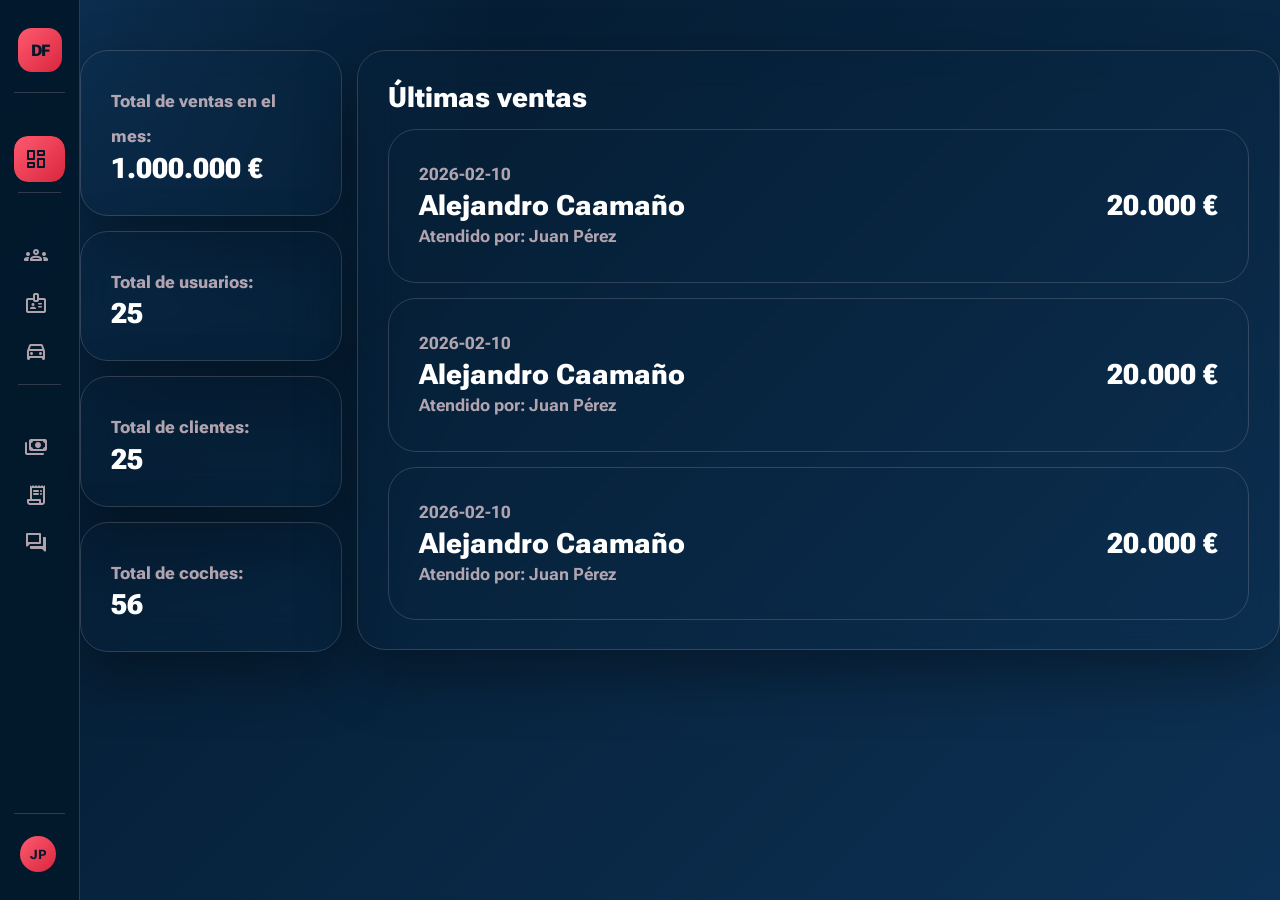
==== Lenguaje de Marcas/dashboard.html @ 1f79d19b "Add customer interactions CRUD with calendar view" ====
<!DOCTYPE html>
<html lang="en">

<head>
    <meta charset="UTF-8">
    <meta name="viewport" content="width=device-width, initial-scale=1.0">
    <title>DriveFlow CRM | Dashboard</title>
    <link rel="stylesheet" href="css/styles.css">
    <link rel="stylesheet" href="css/medias.css">
    <link
        href="https://fonts.googleapis.com/css2?family=Material+Symbols+Rounded:opsz,wght,FILL,GRAD@20..48,100..700,0..1,-50..200"
        rel="stylesheet">

</head>

<body class="dashboard">

    <aside class="sidebar" id="sidebar">

        <div class="sidebar__brand">
            <div class="logo">DF</div>
            <div class="sidebar__brand-text">
                <span class="sidebar__brand-name">DriveFlow</span>
                <span class="sidebar__brand-sub">CRM</span>
            </div>
        </div>

        <nav class="sidebar__nav">

            <span class="sidebar__label">Principal</span>

            <a class="sidebar__link sidebar__link--active" href="./index.html" data-tooltip="Dashboard">
                <span class="material-symbols-rounded sidebar__icon">dashboard</span>
                <span class="sidebar__text">Dashboard</span>
            </a>

            <div class="sidebar__divider"></div>
            <span class="sidebar__label">Gestión</span>

            <a class="sidebar__link" href="./paginas/clientes.html" data-tooltip="Clientes">
                <span class="material-symbols-rounded sidebar__icon">groups</span>
                <span class="sidebar__text">Clientes</span>
                <span class="sidebar__badge">25</span>
            </a>

            <a class="sidebar__link" href="./paginas/usuarios.html" data-tooltip="Usuarios">
                <span class="material-symbols-rounded sidebar__icon">badge</span>
                <span class="sidebar__text">Usuarios</span>
                <span class="sidebar__badge">8</span>
            </a>

            <a class="sidebar__link" href="./coches.html" data-tooltip="Coches">
                <span class="material-symbols-rounded sidebar__icon">directions_car</span>
                <span class="sidebar__text">Coches</span>
                <span class="sidebar__badge">56</span>
            </a>

            <div class="sidebar__divider"></div>
            <span class="sidebar__label">Comercial</span>

            <a class="sidebar__link" href="./ventas.html" data-tooltip="Ventas">
                <span class="material-symbols-rounded sidebar__icon">payments</span>
                <span class="sidebar__text">Ventas</span>
            </a>

            <a class="sidebar__link" href="./detalle-ventas.html" data-tooltip="Detalle ventas">
                <span class="material-symbols-rounded sidebar__icon">receipt_long</span>
                <span class="sidebar__text">Detalle ventas</span>
            </a>

            <a class="sidebar__link" href="/paginas/interacciones-cliente.html" data-tooltip="Interacciones">
                <span class="material-symbols-rounded sidebar__icon">forum</span>
                <span class="sidebar__text">Interacciones</span>
            </a>

        </nav>

        <div class="sidebar__footer">
            <div class="sidebar__profile">
                <div class="sidebar__avatar">JP</div>
                <div class="sidebar__profile-info">
                    <div class="sidebar__profile-name">Juan Pérez</div>
                    <div class="sidebar__profile-role">Administrador</div>
                </div>
            </div>
        </div>

    </aside>


    <section class="dash-total">

        <aside class="dash-total__left">

            <div class="dash-total__div">
                <h2 class="heading"><span class="text">Total de ventas en el mes: </span><br>1.000.000 €</h2>
            </div>

            <div class="dash-total__div">
                <h2 class="heading"><span class="text">Total de usuarios: </span><br>25</h2>
            </div>

            <div class="dash-total__div">
                <h2 class="heading"><span class="text">Total de clientes: </span><br>25</h2>
            </div>

            <div class="dash-total__div">
                <h2 class="heading"><span class="text">Total de coches: </span><br>56</h2>
            </div>

        </aside>

        <aside class="dash-total__right">

            <div class="dash-total__div">

                <h1 class="heading">Últimas ventas</h1>

                <div class="dash-total__innerDiv">
                    <div class="dash-total__textContainer">
                        <h2 class="text">2026-02-10</h2>
                        <h2 class="heading">Alejandro Caamaño</h2>
                        <h2 class="text">Atendido por: Juan Pérez</h2>
                    </div>
                    <h1 class="heading">20.000 €</h1>
                </div>

                <div class="dash-total__innerDiv">
                    <div class="dash-total__textContainer">
                        <h2 class="text">2026-02-10</h2>
                        <h2 class="heading">Alejandro Caamaño</h2>
                        <h2 class="text">Atendido por: Juan Pérez</h2>
                    </div>
                    <h1 class="heading">20.000 €</h1>
                </div>

                <div class="dash-total__innerDiv">
                    <div class="dash-total__textContainer">
                        <h2 class="text">2026-02-10</h2>
                        <h2 class="heading">Alejandro Caamaño</h2>
                        <h2 class="text">Atendido por: Juan Pérez</h2>
                    </div>
                    <h1 class="heading">20.000 €</h1>
                </div>

            </div>

        </aside>

    </section>

    <script src="./js/barra.js"></script>

</body>

</html>
---- Lenguaje de Marcas/css/styles.css ----
@import url('https://fonts.googleapis.com/css2?family=Roboto+Flex:opsz,wght,XOPQ,XTRA,YOPQ,YTDE,YTFI,YTLC,YTUC@8..144,100..1000,96,468,79,-203,738,514,712&display=swap');

/* #region GLOBAL VARIABLES */

:root {
    --color-primary: #03182b;
    --color-secondary: #07233d;
    --color-tertiary: #0d3154;

    --color-danger: #d8263e;
    --color-accent: #ff5a6f;

    --color-light: #f4d7dc;

    --color-white: #ffffff;
    --color-text: #f7f4f5;

    --color-muted: rgba(244, 215, 220, 0.72);

    --color-card: rgba(3, 24, 43, 0.88);

    --color-border: rgba(244, 215, 220, 0.18);

    --font-main: "Roboto Flex", Arial, sans-serif;

    --radius-md: 16px;
    --radius-lg: 28px;

    --shadow-card: 0 24px 60px rgba(0, 0, 0, 0.35);

    --transition-base: 0.25s ease;

    --gradient-primary:
        linear-gradient(135deg, var(--color-accent), var(--color-danger));

    --sidebar-collapsed: 80px;
    --sidebar-expanded: 260px;
    --transition: 0.28s cubic-bezier(0.4, 0, 0.2, 1);
}

/* #endregion */

/* #region RESET */

* {
    box-sizing: border-box;
}

body {
    font-family: var(--font-main);
    color: var(--color-white);
    min-height: 100vh;
    margin: 0;
    padding: 0;
}

/* #endregion */

/* #region ELEMENTOS COMUNES */

.logo {
    width: 44px;
    height: 44px;
    min-width: 44px;
    border-radius: 14px;
    background: var(--gradient-primary);
    display: grid;
    place-items: center;
    font-weight: 900;
    font-size: 1rem;
    color: var(--color-primary);
    letter-spacing: -0.04em;
}

.title {
    margin: 0;
    font-size: 5.8rem;
    line-height: 0.95;
    letter-spacing: -0.06em;
    font-weight: 800;
}

.text {
    max-width: 560px;
    color: var(--color-muted);
    font-size: 1.08rem;
    line-height: 1.7;
    margin: 0;
}

.subtitle {
    margin: 0;
    color: var(--color-white);
    font-size: 3rem;
    font-weight: 800;
}

.heading {
    margin: 0;
    color: var(--color-white);
    font-size: 1.75rem;
    font-weight: 800;
}

.button {
    width: 100%;
    padding: 15px 18px;
    border: none;
    border-radius: var(--radius-md);
    background: linear-gradient(135deg, var(--color-accent), var(--color-danger));
    color: var(--color-primary);
    font-family: var(--font-main);
    font-size: 1rem;
    font-weight: 800;
    cursor: pointer;
    transition: transform var(--transition-base), box-shadow var(--transition-base), background var(--transition-base);
}

/* #region  SIDEBAR */

.sidebar {
    position: sticky;
    top: 0;
    left: 0;
    width: var(--sidebar-collapsed);
    height: 100dvh;
    flex-shrink: 0;
    display: flex;
    flex-direction: column;
    padding: 20px 14px;
    gap: 6px;
    background: rgba(3, 24, 43, 0.92);
    backdrop-filter: blur(20px);
    border-right: 1px solid var(--color-border);
    overflow: hidden;
    transition: width var(--transition);
    z-index: 100;
}

.sidebar:hover,
.sidebar.expanded {
    width: var(--sidebar-expanded);
}

.sidebar__brand {
    display: flex;
    align-items: center;
    gap: 14px;
    padding: 8px 4px 20px;
    border-bottom: 1px solid var(--color-border);
    margin-bottom: 8px;
    overflow: hidden;
    flex-shrink: 0;
}

.sidebar__brand-text {
    display: flex;
    flex-direction: column;
    white-space: nowrap;
    opacity: 0;
    transform: translateX(-6px);
    transition: opacity var(--transition), transform var(--transition);
}

.sidebar__brand-name {
    font-size: 1rem;
    font-weight: 800;
    color: var(--color-white);
    letter-spacing: -0.03em;
}

.sidebar__brand-sub {
    font-size: 0.72rem;
    font-weight: 500;
    color: var(--color-muted);
    text-transform: uppercase;
    letter-spacing: 0.1em;
}

.sidebar:hover .sidebar__brand-text,
.sidebar.expanded .sidebar__brand-text {
    opacity: 1;
    transform: translateX(0);
}

.sidebar__label {
    font-size: 0.65rem;
    font-weight: 700;
    text-transform: uppercase;
    letter-spacing: 0.12em;
    color: rgba(244, 215, 220, 0.35);
    padding: 10px 8px 4px;
    white-space: nowrap;
    opacity: 0;
    transition: opacity var(--transition);
}

.sidebar:hover .sidebar__label,
.sidebar.expanded .sidebar__label {
    opacity: 1;
}

.sidebar__nav {
    display: flex;
    flex-direction: column;
    gap: 2px;
    flex: 1;
    overflow: hidden;
}

.sidebar__link {
    position: relative;
    display: flex;
    align-items: center;
    gap: 14px;
    padding: 11px 10px;
    border-radius: 14px;
    color: var(--color-muted);
    text-decoration: none;
    overflow: hidden;
    transition:
        background-color 0.2s ease,
        color 0.2s ease,
        transform 0.18s ease;
    cursor: pointer;
    border: none;
    background: transparent;
    width: 100%;
}

.sidebar__link::before {
    content: '';
    position: absolute;
    inset: 0;
    border-radius: 14px;
    background: var(--gradient-primary);
    opacity: 0;
    transition: opacity 0.22s ease;
}

.sidebar__link:hover::before {
    opacity: 0.15;
}

.sidebar__link:hover {
    color: var(--color-light);
    transform: translateX(3px);
}

.sidebar__link--active::before {
    opacity: 1 !important;
}

.sidebar__link--active {
    color: var(--color-primary) !important;
    transform: none;
}

.sidebar__link--active .sidebar__icon,
.sidebar__link--active .sidebar__text {
    position: relative;
    z-index: 1;
}

.sidebar__link--active .sidebar__badge {
    background: rgba(3, 24, 43, 0.25);
    color: var(--color-primary);
}


.sidebar__link .ripple {
    position: absolute;
    border-radius: 50%;
    background: rgba(255, 255, 255, 0.25);
    transform: scale(0);
    animation: ripple 0.5s ease-out;
    pointer-events: none;
}

@keyframes ripple {
    to {
        transform: scale(4);
        opacity: 0;
    }
}

.sidebar__icon {
    font-size: 1.35rem;
    min-width: 24px;
    display: grid;
    place-items: center;
    position: relative;
    z-index: 1;
    transition: transform 0.2s ease;
}

.sidebar__link:hover .sidebar__icon {
    transform: scale(1.1);
}

.sidebar__link--active .sidebar__icon {
    transform: none;
}

.sidebar__text {
    font-size: 0.9rem;
    font-weight: 650;
    white-space: nowrap;
    opacity: 0;
    transform: translateX(-8px);
    transition:
        opacity var(--transition),
        transform var(--transition);
    position: relative;
    z-index: 1;
    flex: 1;
}

.sidebar:hover .sidebar__text,
.sidebar.expanded .sidebar__text {
    opacity: 1;
    transform: translateX(0);
}

.sidebar__badge {
    font-size: 0.68rem;
    font-weight: 800;
    background: var(--gradient-primary);
    color: var(--color-primary);
    min-width: 20px;
    height: 20px;
    border-radius: 999px;
    display: flex;
    align-items: center;
    justify-content: center;
    padding: 0 5px;
    position: relative;
    z-index: 1;
    opacity: 0;
    transform: scale(0.7);
    transition:
        opacity var(--transition),
        transform var(--transition);
}

.sidebar:hover .sidebar__badge,
.sidebar.expanded .sidebar__badge {
    opacity: 1;
    transform: scale(1);
}

.sidebar__divider {
    height: 1px;
    background: var(--color-border);
    margin: 8px 4px;
    flex-shrink: 0;
}

.sidebar__footer {
    border-top: 1px solid var(--color-border);
    padding-top: 14px;
    flex-shrink: 0;
    overflow: hidden;
}

.sidebar__profile {
    display: flex;
    align-items: center;
    gap: 12px;
    padding: 8px 6px;
    border-radius: 14px;
    cursor: pointer;
    transition: background 0.2s;
}

.sidebar__profile:hover {
    background: rgba(244, 215, 220, 0.06);
}

.sidebar__avatar {
    width: 36px;
    height: 36px;
    min-width: 36px;
    border-radius: 50%;
    background: var(--gradient-primary);
    display: grid;
    place-items: center;
    font-size: 0.8rem;
    font-weight: 800;
    color: var(--color-primary);
}

.sidebar__profile-info {
    white-space: nowrap;
    opacity: 0;
    transform: translateX(-6px);
    transition: opacity var(--transition), transform var(--transition);
}

.sidebar:hover .sidebar__profile-info,
.sidebar.expanded .sidebar__profile-info {
    opacity: 1;
    transform: translateX(0);
}

.sidebar__profile-name {
    font-size: 0.85rem;
    font-weight: 700;
    color: var(--color-white);
}

.sidebar__profile-role {
    font-size: 0.72rem;
    color: var(--color-muted);
}



/* #endregion */

/* #endregion */

/* #region LOGIN */

.log-body {
    height: 100vh;
    overflow: hidden;
    font-family: var(--font-main);
    background:
        radial-gradient(circle at top left, rgba(255, 90, 111, 0.25), transparent 32%),
        linear-gradient(135deg, var(--color-primary), var(--color-secondary) 45%, var(--color-tertiary));
    color: var(--color-text);
}

.log-login {
    height: 100vh;
    display: grid;
    grid-template-columns: 1.1fr 0.9fr;
}

.log-login__hero {
    position: relative;
    display: flex;
    align-items: center;
    padding: 48px;
    overflow: hidden;
}

.log-login__hero::before {
    content: "";
    position: absolute;
    inset: 0;
    background:
        linear-gradient(90deg, rgba(3, 24, 43, 0.9), rgba(13, 49, 84, 0.5)),
        url("https://images.unsplash.com/photo-1500530855697-b586d89ba3ee?auto=format&fit=crop&w=1400&q=80");
    background-size: cover;
    background-position: center;
    opacity: 0.52;
}

.log-login__hero::after {
    content: "";
    position: absolute;
    width: 420px;
    height: 420px;
    border-radius: 50%;
    background: rgba(255, 90, 111, 0.18);
    bottom: -160px;
    left: -80px;
    filter: blur(6px);
}

.log-login__hero-content {
    position: relative;
    z-index: 1;
    max-width: 680px;
}

.log-login__subtitle {
    display: inline-flex;
    padding: 8px 14px;
    margin-bottom: 36px;
    border: 1px solid var(--color-border);
    border-radius: 999px;
    color: var(--color-light);
    background-color: rgba(244, 215, 220, 0.08);
    font-size: 0.9rem;
    font-weight: 700;
    letter-spacing: 0.08em;
    text-transform: uppercase;
}

.log-login__title {
    margin: 0 0 24px;
    color: var(--color-white);
    font-size: clamp(2.4rem, 6vw, 5.8rem);
    line-height: 1.05;
    letter-spacing: -0.06em;
    font-weight: 800;
}

.log-login__text {
    max-width: 560px;
    margin: 0 0 5px;
    color: var(--color-muted);
    font-size: 1.08rem;
    line-height: 1.7;
}

.log-login__viewport-box {
    display: inline-flex;
    gap: 10px;
    align-items: center;
    margin-top: 4px;
    padding: 12px 16px;
    border: 1px solid var(--color-border);
    border-radius: var(--radius-md);
    background-color: rgba(3, 24, 43, 0.42);
    backdrop-filter: blur(12px);
}

.log-login__viewport-label {
    color: var(--color-muted);
    font-size: 0.9rem;
}

.log-login__viewport-value {
    color: var(--color-accent);
    font-weight: 700;
    font-size: 0.95rem;
}

.log-login__access {
    display: flex;
    align-items: center;
    justify-content: center;
    padding: 24px;
}

.log-login__form {
    width: min(100%, 440px);
    padding: 30px;
    border: 1px solid var(--color-border);
    border-radius: var(--radius-lg);
    background-color: color-mix(var(--color-primary), transparent 50%);
    box-shadow: var(--shadow-card);
    backdrop-filter: blur(18px);
}

.log-login__brand {
    display: flex;
    gap: 16px;
    align-items: center;
    margin-bottom: 28px;
}

.log-login__logo {
    width: 54px;
    height: 54px;
    display: grid;
    place-items: center;
    border-radius: 18px;
    background: var(--gradient-primary);
    color: var(--color-white);
    font-weight: 800;
    font-size: 1.1rem;
}

.log-login__form-title {
    margin: 0 0 4px;
    color: var(--color-white);
    font-size: 1.75rem;
    font-weight: 800;
}

.log-login__form-subtitle {
    margin: 0;
    color: var(--color-muted);
    font-size: 0.95rem;
    line-height: 1.4;
}

.log-login__group {
    margin-bottom: 18px;
}

.log-login__label {
    display: block;
    margin-bottom: 8px;
    color: var(--color-light);
    font-size: 0.92rem;
    font-weight: 650;
}

.log-login__input {
    width: 100%;
    padding: 14px 16px;
    border: 1px solid rgba(244, 215, 220, 0.28);
    border-radius: var(--radius-md);
    background-color: rgba(255, 255, 255, 0.08);
    color: var(--color-white);
    font-family: var(--font-main);
    font-size: 1rem;
    outline: none;
    transition: border-color var(--transition-base), background-color var(--transition-base), transform var(--transition-base);
}

.log-login__input::placeholder {
    color: rgba(244, 215, 220, 0.45);
}

.log-login__input:focus {
    border-color: var(--color-accent);
    background-color: rgba(255, 255, 255, 0.12);
    transform: translateY(-1px);
}

.log-login__error {
    min-height: 22px;
    margin: 0 0 14px;
    color: #ffd2d2;
    font-size: 0.92rem;
    font-weight: 650;
}

.log-login__button {
    width: 100%;
    padding: 15px 18px;
    border: none;
    border-radius: var(--radius-md);
    background: var(--gradient-primary);
    color: var(--color-white);
    font-family: var(--font-main);
    font-size: 1rem;
    font-weight: 800;
    cursor: pointer;
    transition: transform var(--transition-base), box-shadow var(--transition-base), background var(--transition-base);
}

.log-login__button:hover {
    transform: translateY(-2px);
    box-shadow: inset 0 0 0 2px rgba(244, 215, 220, 0.35);
    background: linear-gradient(135deg, var(--color-danger), var(--color-accent));
}

.log-login__button:active {
    transform: translateY(0);
    box-shadow: inset 0 0 0 2px rgba(244, 215, 220, 0.45);
}

.log-login__demo {
    margin-top: 22px;
    padding: 14px 16px;
    border-radius: var(--radius-md);
    background-color: rgba(244, 215, 220, 0.08);
    border: 1px solid rgba(244, 215, 220, 0.18);
}

.log-login__demo-title {
    margin: 0 0 8px;
    color: var(--color-light);
    font-weight: 800;
}

.log-login__demo-text {
    margin: 0;
    color: var(--color-muted);
    font-size: 0.92rem;
    line-height: 1.6;
}

/* #endregion */

/* #region  dashboard */

.dashboard {
    background: radial-gradient(circle at top left, var(--color-tertiary), transparent 32%),
        linear-gradient(135deg, var(--color-primary), var(--color-secondary) 45%, var(--color-tertiary));
    background-repeat: no-repeat;
    display: flex;
    flex-direction: row;
}

.dash-total {
    display: flex;
    align-items: center;
    justify-content: center;
    width: 100%;
    height: 600px;
    margin-top: 50px;
}

.dash-total__div {
    text-align: start !important;
    padding: 30px;
    border: 1px solid var(--color-border);
    border-radius: var(--radius-lg);
    background-color: color-mix(var(--color-primary), transparent 50%);
    box-shadow: var(--shadow-card);
    backdrop-filter: blur(18px);
    text-align: center;
    display: flex;
    flex-direction: column;
    align-items: start;
    justify-content: space-between;
    gap: 15px;
    width: 100%;
    height: 100%;
}

.dash-total__innerDiv {
    display: flex;
    align-items: center;
    gap: 12px;
    flex-direction: row;
    border: 1px solid var(--color-border);
    background-color: color-mix(rgba(0, 0, 0, 0.295), transparent 30%);
    border-radius: var(--radius-lg);
    padding: 30px;
    justify-content: space-between;
    width: 100%;
}

.subtitle--dash {
    font-size: 3rem;
}

.dash-total__left {
    display: flex;
    flex-direction: column;
    gap: 15px;
    margin-right: 15px;
    height: 100%;
}

.dash-total__right {
    display: flex;
    width: 80%;
    height: 100%;
}


/* #endregion */

/* #region CLIENTES */

.cli-body {
    min-height: 100vh;
    display: flex;
    flex-direction: column;
    font-family: var(--font-main);
    background:
        radial-gradient(circle at top left, rgba(255, 90, 111, 0.18), transparent 30%),
        linear-gradient(135deg, var(--color-primary), var(--color-secondary) 48%, var(--color-tertiary));
    color: var(--color-text);
}

.cli-layout {
    display: flex;
    flex: 1;
    min-width: 0;
}

.cli-page {
    flex: 1;
    min-width: 0;
}

.cli-clientes {
    display: grid;
    grid-template-columns: 1fr;
    gap: 24px;
    padding: 28px 36px;
    min-width: 0;
}

.app-footer {
    width: 100%;
    padding: 22px 36px;
    border-top: 1px solid var(--color-border);
    background-color: rgba(3, 24, 43, 0.82);
    backdrop-filter: blur(16px);
}

.cli-clientes__panel,
.cli-clientes__list-section {
    border: 1px solid var(--color-border);
    border-radius: var(--radius-lg);
    background-color: rgba(3, 24, 43, 0.76);
    box-shadow: var(--shadow-card);
    backdrop-filter: blur(16px);
}

.cli-clientes__panel-header {
    margin-bottom: 24px;
}

.cli-clientes__panel-title,
.cli-clientes__list-title {
    margin-bottom: 6px;
    color: var(--color-white);
    font-size: 1.35rem;
    font-weight: 850;
}

.cli-clientes__panel-text,
.cli-clientes__list-text {
    color: var(--color-muted);
    font-size: 0.95rem;
    line-height: 1.5;
}

.cli-clientes__group {
    margin-bottom: 18px;
}

.cli-clientes__label {
    display: block;
    margin-bottom: 8px;
    color: var(--color-light);
    font-size: 0.9rem;
    font-weight: 700;
}

.cli-clientes__input,
.cli-clientes__search {
    width: 100%;
    padding: 13px 15px;
    border: 1px solid rgba(244, 215, 220, 0.24);
    border-radius: var(--radius-md);
    background-color: rgba(255, 255, 255, 0.08);
    color: var(--color-white);
    font-family: var(--font-main);
    font-size: 0.96rem;
    outline: none;
}

.cli-clientes__input::placeholder,
.cli-clientes__search::placeholder {
    color: rgba(244, 215, 220, 0.44);
}

.cli-clientes__input:focus,
.cli-clientes__search:focus {
    border-color: var(--color-accent);
    background-color: rgba(255, 255, 255, 0.12);
}

.cli-clientes__message {
    min-height: 22px;
    margin-bottom: 16px;
    font-size: 0.9rem;
    font-weight: 700;
}

.cli-clientes__message--success {
    color: #b7ffcf;
}

.cli-clientes__message--error {
    color: #ffd2d2;
}

.cli-clientes__message--info {
    color: var(--color-light);
}

.cli-clientes__actions {
    display: flex;
    gap: 12px;
}

.cli-clientes__button {
    flex: 1;
    padding: 13px 16px;
    border-radius: var(--radius-md);
    font-family: var(--font-main);
    font-weight: 800;
    cursor: pointer;
    transition: transform var(--transition-base), background-color var(--transition-base);
}

.cli-clientes__button--primary {
    border: none;
    background: var(--gradient-primary);
    color: var(--color-white);
}

.cli-clientes__button--secondary {
    border: 1px solid var(--color-border);
    background-color: transparent;
    color: var(--color-light);
}

.cli-clientes__button:hover {
    transform: translateY(-2px);
}

.cli-clientes__list-section {
    min-width: 0;
    overflow: hidden;
}

.cli-clientes__toolbar {
    display: flex;
    align-items: center;
    justify-content: space-between;
    gap: 18px;
    padding: 24px;
    border-bottom: 1px solid var(--color-border);
}

.cli-clientes__search-box {
    width: min(100%, 320px);
}

.cli-clientes__table-wrapper {
    width: 100%;
    overflow-x: auto;
}

.cli-clientes__table {
    width: 100%;
    border-collapse: collapse;
    min-width: 820px;
}

.cli-clientes__thead {
    background-color: rgba(244, 215, 220, 0.08);
}

.cli-clientes__table th,
.cli-clientes__table td {
    padding: 16px;
    border-bottom: 1px solid rgba(244, 215, 220, 0.12);
    text-align: left;
    font-size: 0.94rem;
}

.cli-clientes__table th {
    color: var(--color-light);
    font-weight: 850;
}

.cli-clientes__table td {
    color: var(--color-text);
}

.cli-clientes__row:hover {
    background-color: rgba(244, 215, 220, 0.05);
}

.cli-clientes__table-actions {
    display: flex;
    gap: 8px;
}

.cli-clientes__icon-button {
    padding: 8px 10px;
    border-radius: 999px;
    border: 1px solid var(--color-border);
    font-family: var(--font-main);
    font-size: 0.82rem;
    font-weight: 800;
    cursor: pointer;
}

.cli-clientes__icon-button--edit {
    background-color: rgba(255, 90, 111, 0.16);
    color: var(--color-light);
}

.cli-clientes__icon-button--delete {
    background-color: rgba(216, 38, 62, 0.18);
    color: #ffd2d2;
}

.cli-clientes__empty {
    text-align: center;
    color: var(--color-muted);
}

.cli-clientes__toolbar-actions {
    display: flex;
    align-items: center;
    gap: 14px;
}

.cli-clientes__toolbar-actions .cli-clientes__button {
    flex: none;
    width: auto;
    white-space: nowrap;
}

.cli-clientes__panel {
    max-width: 760px;
    width: 100%;
    padding: 26px;
    margin: 0 auto;
    overflow: hidden;
    transition:
        opacity var(--transition-base),
        transform var(--transition-base),
        max-height var(--transition-base),
        padding var(--transition-base),
        border-width var(--transition-base);
}

.cli-clientes__panel--hidden {
    max-height: 0;
    opacity: 0;
    transform: translateY(-12px);
    padding-top: 0;
    padding-bottom: 0;
    border-width: 0;
    pointer-events: none;
}

.cli-clientes__panel:not(.cli-clientes__panel--hidden) {
    max-height: 700px;
    opacity: 1;
    transform: translateY(0);
}

/* #endregion */

/* #region USUARIOS */

.usu-body {
    min-height: 100vh;
    display: flex;
    flex-direction: column;
    font-family: var(--font-main);
    background:
        radial-gradient(circle at top left, rgba(255, 90, 111, 0.18), transparent 30%),
        linear-gradient(135deg, var(--color-primary), var(--color-secondary) 48%, var(--color-tertiary));
    color: var(--color-text);
}

.usu-layout {
    display: flex;
    flex: 1;
    min-width: 0;
}

.usu-page {
    flex: 1;
    min-width: 0;
}

.usu-usuarios {
    display: grid;
    grid-template-columns: 1fr;
    gap: 24px;
    padding: 28px 36px;
    min-width: 0;
}

.usu-usuarios__panel,
.usu-usuarios__list-section {
    border: 1px solid var(--color-border);
    border-radius: var(--radius-lg);
    background-color: rgba(3, 24, 43, 0.76);
    box-shadow: var(--shadow-card);
    backdrop-filter: blur(16px);
}

.usu-usuarios__panel {
    max-width: 760px;
    width: 100%;
    padding: 26px;
    margin: 0 auto;
    overflow: hidden;
    transition:
        opacity var(--transition-base),
        transform var(--transition-base),
        max-height var(--transition-base),
        padding var(--transition-base),
        border-width var(--transition-base);
}

.usu-usuarios__panel--hidden {
    max-height: 0;
    opacity: 0;
    transform: translateY(-12px);
    padding-top: 0;
    padding-bottom: 0;
    border-width: 0;
    pointer-events: none;
}

.usu-usuarios__panel:not(.usu-usuarios__panel--hidden) {
    max-height: 760px;
    opacity: 1;
    transform: translateY(0);
}

.usu-usuarios__panel-header {
    margin-bottom: 24px;
}

.usu-usuarios__panel-title,
.usu-usuarios__list-title {
    margin-bottom: 6px;
    color: var(--color-white);
    font-size: 1.35rem;
    font-weight: 850;
}

.usu-usuarios__panel-text,
.usu-usuarios__list-text {
    color: var(--color-muted);
    font-size: 0.95rem;
    line-height: 1.5;
}

.usu-usuarios__toolbar {
    display: flex;
    align-items: center;
    justify-content: space-between;
    gap: 18px;
    padding: 24px;
    border-bottom: 1px solid var(--color-border);
}

.usu-usuarios__toolbar-actions {
    display: flex;
    align-items: center;
    gap: 14px;
}

.usu-usuarios__toolbar-actions .usu-usuarios__button {
    flex: none;
    width: auto;
    white-space: nowrap;
}

.usu-usuarios__search-box {
    width: min(100%, 320px);
}

.usu-usuarios__group {
    margin-bottom: 18px;
}

.usu-usuarios__label {
    display: block;
    margin-bottom: 8px;
    color: var(--color-light);
    font-size: 0.9rem;
    font-weight: 700;
}

.usu-usuarios__input,
.usu-usuarios__search {
    width: 100%;
    padding: 13px 15px;
    border: 1px solid rgba(244, 215, 220, 0.24);
    border-radius: var(--radius-md);
    background-color: rgba(255, 255, 255, 0.08);
    color: var(--color-white);
    font-family: var(--font-main);
    font-size: 0.96rem;
    outline: none;
}

.usu-usuarios__input option {
    background-color: var(--color-primary);
    color: var(--color-white);
}

.usu-usuarios__input {
    color-scheme: dark;
}

.usu-usuarios__input::placeholder,
.usu-usuarios__search::placeholder {
    color: rgba(244, 215, 220, 0.44);
}

.usu-usuarios__input:focus,
.usu-usuarios__search:focus {
    border-color: var(--color-accent);
    background-color: rgba(255, 255, 255, 0.12);
}

.usu-usuarios__message {
    min-height: 22px;
    margin-bottom: 16px;
    font-size: 0.9rem;
    font-weight: 700;
}

.usu-usuarios__message--success {
    color: #b7ffcf;
}

.usu-usuarios__message--error {
    color: #ffd2d2;
}

.usu-usuarios__message--info {
    color: var(--color-light);
}

.usu-usuarios__actions {
    display: flex;
    gap: 12px;
}

.usu-usuarios__button {
    flex: 1;
    padding: 13px 16px;
    border-radius: var(--radius-md);
    font-family: var(--font-main);
    font-weight: 800;
    cursor: pointer;
    transition: transform var(--transition-base), background-color var(--transition-base);
}

.usu-usuarios__button--primary {
    border: none;
    background: var(--gradient-primary);
    color: var(--color-white);
}

.usu-usuarios__button--secondary {
    border: 1px solid var(--color-border);
    background-color: transparent;
    color: var(--color-light);
}

.usu-usuarios__button:hover {
    transform: translateY(-2px);
}

.usu-usuarios__list-section {
    min-width: 0;
    overflow: hidden;
}

.usu-usuarios__table-wrapper {
    width: 100%;
    overflow-x: auto;
}

.usu-usuarios__table {
    width: 100%;
    border-collapse: collapse;
    min-width: 820px;
}

.usu-usuarios__thead {
    background-color: rgba(244, 215, 220, 0.08);
}

.usu-usuarios__table th,
.usu-usuarios__table td {
    padding: 16px;
    border-bottom: 1px solid rgba(244, 215, 220, 0.12);
    text-align: left;
    font-size: 0.94rem;
}

.usu-usuarios__table th {
    color: var(--color-light);
    font-weight: 850;
}

.usu-usuarios__table td {
    color: var(--color-text);
}

.usu-usuarios__row:hover {
    background-color: rgba(244, 215, 220, 0.05);
}

.usu-usuarios__table-actions {
    display: flex;
    gap: 8px;
}

.usu-usuarios__icon-button {
    padding: 8px 10px;
    border-radius: 999px;
    border: 1px solid var(--color-border);
    font-family: var(--font-main);
    font-size: 0.82rem;
    font-weight: 800;
    cursor: pointer;
}

.usu-usuarios__icon-button--edit {
    background-color: rgba(255, 90, 111, 0.16);
    color: var(--color-light);
}

.usu-usuarios__icon-button--delete {
    background-color: rgba(216, 38, 62, 0.18);
    color: #ffd2d2;
}

.usu-usuarios__empty {
    text-align: center;
    color: var(--color-muted);
}

/* #endregion */

/* #region INTERACCIONES CLIENTE */

.int-body {
    min-height: 100vh;
    display: flex;
    flex-direction: column;
    font-family: var(--font-main);
    background:
        radial-gradient(circle at top left, rgba(255, 90, 111, 0.18), transparent 30%),
        linear-gradient(135deg, var(--color-primary), var(--color-secondary) 48%, var(--color-tertiary));
    color: var(--color-text);
}

.int-layout {
    display: flex;
    flex: 1;
    min-width: 0;
}

.int-page {
    flex: 1;
    min-width: 0;
}

.int-interacciones {
    display: grid;
    grid-template-columns: 1fr;
    gap: 24px;
    padding: 28px 36px;
    min-width: 0;
}

.int-interacciones__calendar-section,
.int-interacciones__list-section,
.int-interacciones__panel {
    border: 1px solid var(--color-border);
    border-radius: var(--radius-lg);
    background-color: rgba(3, 24, 43, 0.76);
    box-shadow: var(--shadow-card);
    backdrop-filter: blur(16px);
}

.int-interacciones__calendar-section,
.int-interacciones__list-section {
    min-width: 0;
    overflow: hidden;
}

.int-interacciones__calendar-header,
.int-interacciones__toolbar {
    display: flex;
    align-items: center;
    justify-content: space-between;
    gap: 18px;
    padding: 24px;
    border-bottom: 1px solid var(--color-border);
}

.int-interacciones__title,
.int-interacciones__panel-title {
    margin-bottom: 6px;
    color: var(--color-white);
    font-size: 1.35rem;
    font-weight: 850;
}

.int-interacciones__text,
.int-interacciones__panel-text {
    color: var(--color-muted);
    font-size: 0.95rem;
    line-height: 1.5;
}

.int-interacciones__calendar-actions,
.int-interacciones__toolbar-actions {
    display: flex;
    align-items: center;
    gap: 14px;
}

.int-interacciones__month-title {
    min-width: 170px;
    color: var(--color-white);
    font-size: 1rem;
    font-weight: 850;
    text-align: center;
}

.int-interacciones__small-button,
.int-interacciones__button {
    padding: 13px 16px;
    border-radius: var(--radius-md);
    font-family: var(--font-main);
    font-weight: 800;
    cursor: pointer;
    transition: transform var(--transition-base), background-color var(--transition-base);
}

.int-interacciones__small-button {
    border: 1px solid var(--color-border);
    background-color: transparent;
    color: var(--color-light);
}

.int-interacciones__button {
    flex: 1;
}

.int-interacciones__button--primary {
    border: none;
    background: var(--gradient-primary);
    color: var(--color-white);
}

.int-interacciones__button--secondary {
    border: 1px solid var(--color-border);
    background-color: transparent;
    color: var(--color-light);
}

.int-interacciones__small-button:hover,
.int-interacciones__button:hover {
    transform: translateY(-2px);
}

.int-interacciones__calendar-weekdays,
.int-interacciones__calendar-grid {
    display: grid;
    grid-template-columns: repeat(7, 1fr);
}

.int-interacciones__calendar-weekdays {
    padding: 16px 24px 0;
    gap: 10px;
}

.int-interacciones__calendar-weekdays span {
    color: var(--color-light);
    font-size: 0.82rem;
    font-weight: 800;
    text-align: center;
}

.int-interacciones__calendar-grid {
    gap: 10px;
    padding: 16px 24px 24px;
}

.int-interacciones__calendar-day {
    min-height: 110px;
    padding: 10px;
    border: 1px solid rgba(244, 215, 220, 0.12);
    border-radius: var(--radius-md);
    background-color: rgba(255, 255, 255, 0.05);
}

.int-interacciones__calendar-day--empty {
    opacity: 0.25;
}

.int-interacciones__calendar-number {
    display: block;
    margin-bottom: 8px;
    color: var(--color-light);
    font-weight: 850;
    font-size: 0.9rem;
}

.int-interacciones__calendar-events {
    display: flex;
    flex-direction: column;
    gap: 6px;
}

.int-interacciones__calendar-event {
    width: 100%;
    padding: 6px 8px;
    border: none;
    border-radius: 10px;
    background: rgba(255, 90, 111, 0.18);
    color: var(--color-white);
    font-family: var(--font-main);
    font-size: 0.75rem;
    font-weight: 700;
    text-align: left;
    cursor: pointer;
}

.int-interacciones__calendar-event:hover {
    background: rgba(255, 90, 111, 0.32);
}

.int-interacciones__search-box {
    width: min(100%, 320px);
}

.int-interacciones__search,
.int-interacciones__input {
    width: 100%;
    padding: 13px 15px;
    border: 1px solid rgba(244, 215, 220, 0.24);
    border-radius: var(--radius-md);
    background-color: rgba(255, 255, 255, 0.08);
    color: var(--color-white);
    font-family: var(--font-main);
    font-size: 0.96rem;
    outline: none;
    color-scheme: dark;
}

.int-interacciones__input option {
    background-color: var(--color-primary);
    color: var(--color-white);
}

.int-interacciones__search::placeholder,
.int-interacciones__input::placeholder {
    color: rgba(244, 215, 220, 0.44);
}

.int-interacciones__search:focus,
.int-interacciones__input:focus {
    border-color: var(--color-accent);
    background-color: rgba(255, 255, 255, 0.12);
}

.int-interacciones__table-wrapper {
    width: 100%;
    overflow-x: auto;
}

.int-interacciones__table {
    width: 100%;
    border-collapse: collapse;
    min-width: 1100px;
}

.int-interacciones__thead {
    background-color: rgba(244, 215, 220, 0.08);
}

.int-interacciones__table th,
.int-interacciones__table td {
    padding: 16px;
    border-bottom: 1px solid rgba(244, 215, 220, 0.12);
    text-align: left;
    font-size: 0.9rem;
}

.int-interacciones__table th {
    color: var(--color-light);
    font-weight: 850;
}

.int-interacciones__table td {
    color: var(--color-text);
}

.int-interacciones__row:hover {
    background-color: rgba(244, 215, 220, 0.05);
}

.int-interacciones__table-actions {
    display: flex;
    gap: 8px;
}

.int-interacciones__icon-button {
    padding: 8px 10px;
    border-radius: 999px;
    border: 1px solid var(--color-border);
    font-family: var(--font-main);
    font-size: 0.82rem;
    font-weight: 800;
    cursor: pointer;
}

.int-interacciones__icon-button--edit {
    background-color: rgba(255, 90, 111, 0.16);
    color: var(--color-light);
}

.int-interacciones__icon-button--delete {
    background-color: rgba(216, 38, 62, 0.18);
    color: #ffd2d2;
}

.int-interacciones__empty {
    text-align: center;
    color: var(--color-muted);
}

.int-interacciones__panel {
    max-width: 980px;
    width: 100%;
    padding: 26px;
    margin: 0 auto;
    overflow: hidden;
    transition:
        opacity var(--transition-base),
        transform var(--transition-base),
        max-height var(--transition-base),
        padding var(--transition-base),
        border-width var(--transition-base);
}

.int-interacciones__panel--hidden {
    max-height: 0;
    opacity: 0;
    transform: translateY(-12px);
    padding-top: 0;
    padding-bottom: 0;
    border-width: 0;
    pointer-events: none;
}

.int-interacciones__panel:not(.int-interacciones__panel--hidden) {
    max-height: 1200px;
    opacity: 1;
    transform: translateY(0);
}

.int-interacciones__panel-header {
    margin-bottom: 24px;
}

.int-interacciones__form-grid {
    display: grid;
    grid-template-columns: repeat(2, 1fr);
    gap: 18px;
}

.int-interacciones__group {
    margin-bottom: 0;
}

.int-interacciones__group--full {
    grid-column: 1 / -1;
}

.int-interacciones__label {
    display: block;
    margin-bottom: 8px;
    color: var(--color-light);
    font-size: 0.9rem;
    font-weight: 700;
}

.int-interacciones__textarea {
    min-height: 110px;
    resize: vertical;
}

.int-interacciones__message {
    min-height: 0;
    margin: 16px 0;
    padding: 0;
    border-radius: var(--radius-md);
    font-size: 0.9rem;
    font-weight: 800;
    line-height: 1.5;
    opacity: 0;
    transform: translateY(-6px);
    transition:
        opacity var(--transition-base),
        transform var(--transition-base),
        padding var(--transition-base),
        background-color var(--transition-base),
        border-color var(--transition-base);
}

.int-interacciones__message:not(:empty) {
    padding: 12px 14px;
    opacity: 1;
    transform: translateY(0);
}

.int-interacciones__message--success {
    border: 1px solid rgba(183, 255, 207, 0.28);
    background-color: rgba(183, 255, 207, 0.1);
    color: #b7ffcf;
}

.int-interacciones__message--error {
    border: 1px solid rgba(255, 210, 210, 0.28);
    background-color: rgba(255, 210, 210, 0.1);
    color: #ffd2d2;
}

.int-interacciones__message--info {
    border: 1px solid rgba(244, 215, 220, 0.24);
    background-color: rgba(244, 215, 220, 0.08);
    color: var(--color-light);
}

.int-interacciones__actions {
    display: flex;
    gap: 12px;
}

/* #endregion */
---- Lenguaje de Marcas/css/medias.css ----
/* #region LOGIN */

@media (max-width: 900px) {
    .log-body {
        height: auto;
        min-height: 100vh;
        overflow: auto;
    }

    .log-login {
        min-height: 100vh;
        height: auto;
        grid-template-columns: 1fr;
    }

    .log-login__hero {
        min-height: 38vh;
        padding: 32px 24px;
    }

    .log-login__access {
        padding: 20px;
    }

    .log-login__form {
        padding: 26px;
    }
}

@media (max-width: 520px) {
    .log-login__hero {
        min-height: auto;
        padding: 32px 18px;
    }

    .log-login__title {
        margin-bottom: 18px;
    }

    .log-login__description {
        margin-bottom: 24px;
        font-size: 0.98rem;
    }

    .log-login__viewport-box {
        align-items: flex-start;
        flex-direction: column;
    }

    .log-login__access {
        padding: 18px;
    }

    .log-login__form {
        padding: 22px;
        border-radius: 22px;
    }

    .log-login__brand {
        align-items: flex-start;
        flex-direction: column;
    }
}

/* #endregion */

/* #region CLIENTES RESPONSIVE */

@media (max-width: 1250px) {
    .cli-clientes {
        padding: 24px;
    }

    .cli-clientes__table {
        min-width: 760px;
    }
}

@media (max-width: 900px) {
    .cli-layout {
        flex-direction: column;
    }

    .sidebar {
        position: relative;
        width: 100%;
        height: auto;
        padding: 14px 18px;
        border-right: none;
        border-bottom: 1px solid var(--color-border);
    }

    .sidebar:hover,
    .sidebar.expanded {
        width: 100%;
    }

    .sidebar__brand {
        padding: 8px 4px 14px;
    }

    .sidebar__brand-text,
    .sidebar__label,
    .sidebar__text,
    .sidebar__badge,
    .sidebar__profile-info {
        opacity: 1;
        transform: translateX(0);
    }

    .sidebar__nav {
        flex-direction: row;
        flex-wrap: wrap;
        gap: 8px;
        overflow: visible;
    }

    .sidebar__label,
    .sidebar__divider {
        display: none;
    }

    .sidebar__link {
        width: auto;
        min-width: 52px;
        padding: 10px 12px;
    }

    .sidebar__text {
        flex: none;
    }

    .sidebar__footer {
        display: none;
    }

    .cli-page {
        width: 100%;
    }

    .cli-clientes {
        padding: 22px;
    }

    .cli-clientes__toolbar {
        align-items: flex-start;
        flex-direction: column;
    }

    .cli-clientes__toolbar-actions {
        width: 100%;
        align-items: stretch;
        flex-direction: column;
    }

    .cli-clientes__search-box {
        width: 100%;
    }

    .cli-clientes__toolbar-actions .cli-clientes__button {
        width: 100%;
    }

    .cli-clientes__panel {
        max-width: 100%;
    }

    .app-footer {
        padding: 22px;
    }

    .app-footer__content {
        align-items: flex-start;
        flex-direction: column;
    }

    .app-footer__copy {
        text-align: left;
    }
}

@media (max-width: 760px) {
    .cli-clientes__table-wrapper {
        overflow-x: visible;
    }

    .cli-clientes__table {
        min-width: 0;
        width: 100%;
    }

    .cli-clientes__thead {
        display: none;
    }

    .cli-clientes__table,
    .cli-clientes__tbody,
    .cli-clientes__row,
    .cli-clientes__table td {
        display: block;
        width: 100%;
    }

    .cli-clientes__row {
        margin-bottom: 14px;
        padding: 14px;
        border: 1px solid var(--color-border);
        border-radius: var(--radius-md);
        background-color: rgba(244, 215, 220, 0.06);
    }

    .cli-clientes__table td {
        display: flex;
        justify-content: space-between;
        gap: 16px;
        padding: 10px 0;
        border-bottom: 1px solid rgba(244, 215, 220, 0.1);
        text-align: right;
        font-size: 0.9rem;
    }

    .cli-clientes__table td:last-child {
        border-bottom: none;
        padding-bottom: 0;
    }

    .cli-clientes__table td::before {
        content: attr(data-label);
        color: var(--color-light);
        font-weight: 800;
        text-align: left;
    }

    .cli-clientes__table-actions {
        width: 100%;
        justify-content: flex-end;
        flex-direction: row;
        flex-wrap: wrap;
    }
}

@media (max-width: 650px) {
    .cli-clientes {
        padding: 16px;
        gap: 18px;
    }

    .cli-clientes__toolbar {
        padding: 18px;
    }

    .cli-clientes__panel {
        padding: 20px;
        border-radius: 22px;
    }

    .cli-clientes__panel--hidden {
        padding-top: 0;
        padding-bottom: 0;
    }

    .cli-clientes__actions {
        flex-direction: column;
    }

    .cli-clientes__button {
        width: 100%;
    }

    .sidebar__nav {
        gap: 6px;
    }

    .sidebar__link {
        padding: 9px 10px;
    }

    .sidebar__text {
        font-size: 0.82rem;
    }
}

@media (max-width: 480px) {
    .sidebar {
        padding: 12px;
    }

    .sidebar__brand {
        gap: 10px;
    }

    .sidebar__nav {
        flex-direction: column;
    }

    .sidebar__link {
        width: 100%;
    }

    .cli-clientes {
        padding: 12px;
    }

    .cli-clientes__toolbar {
        padding: 16px;
    }

    .cli-clientes__list-title,
    .cli-clientes__panel-title {
        font-size: 1.15rem;
    }

    .cli-clientes__list-text,
    .cli-clientes__panel-text {
        font-size: 0.88rem;
    }

    .cli-clientes__table td {
        align-items: flex-start;
        flex-direction: column;
        gap: 4px;
        text-align: left;
    }

    .cli-clientes__table th,
    .cli-clientes__table td {
        padding: 12px;
        font-size: 0.86rem;
    }

    .cli-clientes__table-actions {
        justify-content: flex-start;
        flex-direction: column;
    }

    .cli-clientes__icon-button {
        width: 100%;
    }

    .app-footer__nav {
        align-items: flex-start;
        flex-direction: column;
        gap: 8px;
    }
}

/* #endregion */

/* #region USUARIOS RESPONSIVE */




@media (max-width: 1250px) {
    .usu-usuarios {
        padding: 24px;
    }

    .usu-usuarios__table {
        min-width: 760px;
    }
}

@media (max-width: 900px) {
    .usu-layout {
        flex-direction: column;
    }

    .usu-page {
        width: 100%;
    }

    .usu-usuarios {
        padding: 22px;
    }

    .usu-usuarios__toolbar {
        align-items: flex-start;
        flex-direction: column;
    }

    .usu-usuarios__toolbar-actions {
        width: 100%;
        align-items: stretch;
        flex-direction: column;
    }

    .usu-usuarios__search-box {
        width: 100%;
    }

    .usu-usuarios__toolbar-actions .usu-usuarios__button {
        width: 100%;
    }

    .usu-usuarios__panel {
        max-width: 100%;
    }
}

@media (max-width: 760px) {
    .usu-usuarios__table-wrapper {
        overflow-x: visible;
    }

    .usu-usuarios__table {
        min-width: 0;
        width: 100%;
    }

    .usu-usuarios__thead {
        display: none;
    }

    .usu-usuarios__table,
    .usu-usuarios__tbody,
    .usu-usuarios__row,
    .usu-usuarios__table td {
        display: block;
        width: 100%;
    }

    .usu-usuarios__row {
        margin-bottom: 14px;
        padding: 14px;
        border: 1px solid var(--color-border);
        border-radius: var(--radius-md);
        background-color: rgba(244, 215, 220, 0.06);
    }

    .usu-usuarios__table td {
        display: flex;
        justify-content: space-between;
        gap: 16px;
        padding: 10px 0;
        border-bottom: 1px solid rgba(244, 215, 220, 0.1);
        text-align: right;
        font-size: 0.9rem;
    }

    .usu-usuarios__table td:last-child {
        border-bottom: none;
        padding-bottom: 0;
    }

    .usu-usuarios__table td::before {
        content: attr(data-label);
        color: var(--color-light);
        font-weight: 800;
        text-align: left;
    }

    .usu-usuarios__table-actions {
        width: 100%;
        justify-content: flex-end;
        flex-direction: row;
        flex-wrap: wrap;
    }
}

@media (max-width: 650px) {
    .usu-usuarios {
        padding: 16px;
        gap: 18px;
    }

    .usu-usuarios__toolbar {
        padding: 18px;
    }

    .usu-usuarios__panel {
        padding: 20px;
        border-radius: 22px;
    }

    .usu-usuarios__panel--hidden {
        padding-top: 0;
        padding-bottom: 0;
    }

    .usu-usuarios__actions {
        flex-direction: column;
    }

    .usu-usuarios__button {
        width: 100%;
    }
}

@media (max-width: 480px) {
    .usu-usuarios {
        padding: 12px;
    }

    .usu-usuarios__toolbar {
        padding: 16px;
    }

    .usu-usuarios__list-title,
    .usu-usuarios__panel-title {
        font-size: 1.15rem;
    }

    .usu-usuarios__list-text,
    .usu-usuarios__panel-text {
        font-size: 0.88rem;
    }

    .usu-usuarios__table td {
        align-items: flex-start;
        flex-direction: column;
        gap: 4px;
        text-align: left;
    }

    .usu-usuarios__table-actions {
        justify-content: flex-start;
        flex-direction: column;
    }

    .usu-usuarios__icon-button {
        width: 100%;
    }
}

/* #endregion */

/* #region INTERACCIONES RESPONSIVE */

@media (max-width: 1250px) {
    .int-interacciones {
        padding: 24px;
    }

    .int-interacciones__table {
        min-width: 980px;
    }
}

@media (max-width: 900px) {
    .int-layout {
        flex-direction: column;
    }

    .int-page {
        width: 100%;
    }

    .int-interacciones {
        padding: 22px;
    }

    .int-interacciones__calendar-header,
    .int-interacciones__toolbar {
        align-items: flex-start;
        flex-direction: column;
    }

    .int-interacciones__calendar-actions,
    .int-interacciones__toolbar-actions {
        width: 100%;
        align-items: stretch;
        flex-direction: column;
    }

    .int-interacciones__month-title {
        min-width: 0;
        text-align: left;
    }

    .int-interacciones__search-box {
        width: 100%;
    }

    .int-interacciones__toolbar-actions .int-interacciones__button {
        width: 100%;
    }

    .int-interacciones__panel {
        max-width: 100%;
    }

    .int-interacciones__calendar-day {
        min-height: 92px;
    }
}

@media (max-width: 760px) {

    .int-interacciones__calendar-weekdays,
    .int-interacciones__calendar-grid {
        gap: 6px;
    }

    .int-interacciones__calendar-weekdays {
        padding: 14px 16px 0;
    }

    .int-interacciones__calendar-grid {
        padding: 14px 16px 18px;
    }

    .int-interacciones__calendar-day {
        min-height: 76px;
        padding: 8px;
        border-radius: 12px;
    }

    .int-interacciones__calendar-event {
        padding: 5px 6px;
        font-size: 0.68rem;
    }

    .int-interacciones__table-wrapper {
        overflow-x: visible;
    }

    .int-interacciones__table {
        min-width: 0;
        width: 100%;
    }

    .int-interacciones__thead {
        display: none;
    }

    .int-interacciones__table,
    .int-interacciones__tbody,
    .int-interacciones__row,
    .int-interacciones__table td {
        display: block;
        width: 100%;
    }

    .int-interacciones__row {
        margin-bottom: 14px;
        padding: 14px;
        border: 1px solid var(--color-border);
        border-radius: var(--radius-md);
        background-color: rgba(244, 215, 220, 0.06);
    }

    .int-interacciones__table td {
        display: flex;
        justify-content: space-between;
        gap: 16px;
        padding: 10px 0;
        border-bottom: 1px solid rgba(244, 215, 220, 0.1);
        text-align: right;
        font-size: 0.9rem;
    }

    .int-interacciones__table td:last-child {
        border-bottom: none;
        padding-bottom: 0;
    }

    .int-interacciones__table td::before {
        content: attr(data-label);
        color: var(--color-light);
        font-weight: 800;
        text-align: left;
    }

    .int-interacciones__table-actions {
        width: 100%;
        justify-content: flex-end;
        flex-direction: row;
        flex-wrap: wrap;
    }

    .int-interacciones__form-grid {
        grid-template-columns: 1fr;
    }
}

@media (max-width: 650px) {
    .int-interacciones {
        padding: 16px;
        gap: 18px;
    }

    .int-interacciones__calendar-header,
    .int-interacciones__toolbar {
        padding: 18px;
    }

    .int-interacciones__panel {
        padding: 20px;
        border-radius: 22px;
    }

    .int-interacciones__panel--hidden {
        padding-top: 0;
        padding-bottom: 0;
    }

    .int-interacciones__actions {
        flex-direction: column;
    }

    .int-interacciones__button {
        width: 100%;
    }
}

@media (max-width: 480px) {
    .int-interacciones {
        padding: 12px;
    }

    .int-interacciones__calendar-weekdays {
        display: none;
    }

    .int-interacciones__calendar-grid {
        grid-template-columns: 1fr;
    }

    .int-interacciones__calendar-day--empty {
        display: none;
    }

    .int-interacciones__calendar-day {
        min-height: auto;
    }

    .int-interacciones__calendar-header,
    .int-interacciones__toolbar {
        padding: 16px;
    }

    .int-interacciones__title,
    .int-interacciones__panel-title {
        font-size: 1.15rem;
    }

    .int-interacciones__text,
    .int-interacciones__panel-text {
        font-size: 0.88rem;
    }

    .int-interacciones__table td {
        align-items: flex-start;
        flex-direction: column;
        gap: 4px;
        text-align: left;
    }

    .int-interacciones__table-actions {
        justify-content: flex-start;
        flex-direction: column;
    }

    .int-interacciones__icon-button {
        width: 100%;
    }
}

/* #endregion */
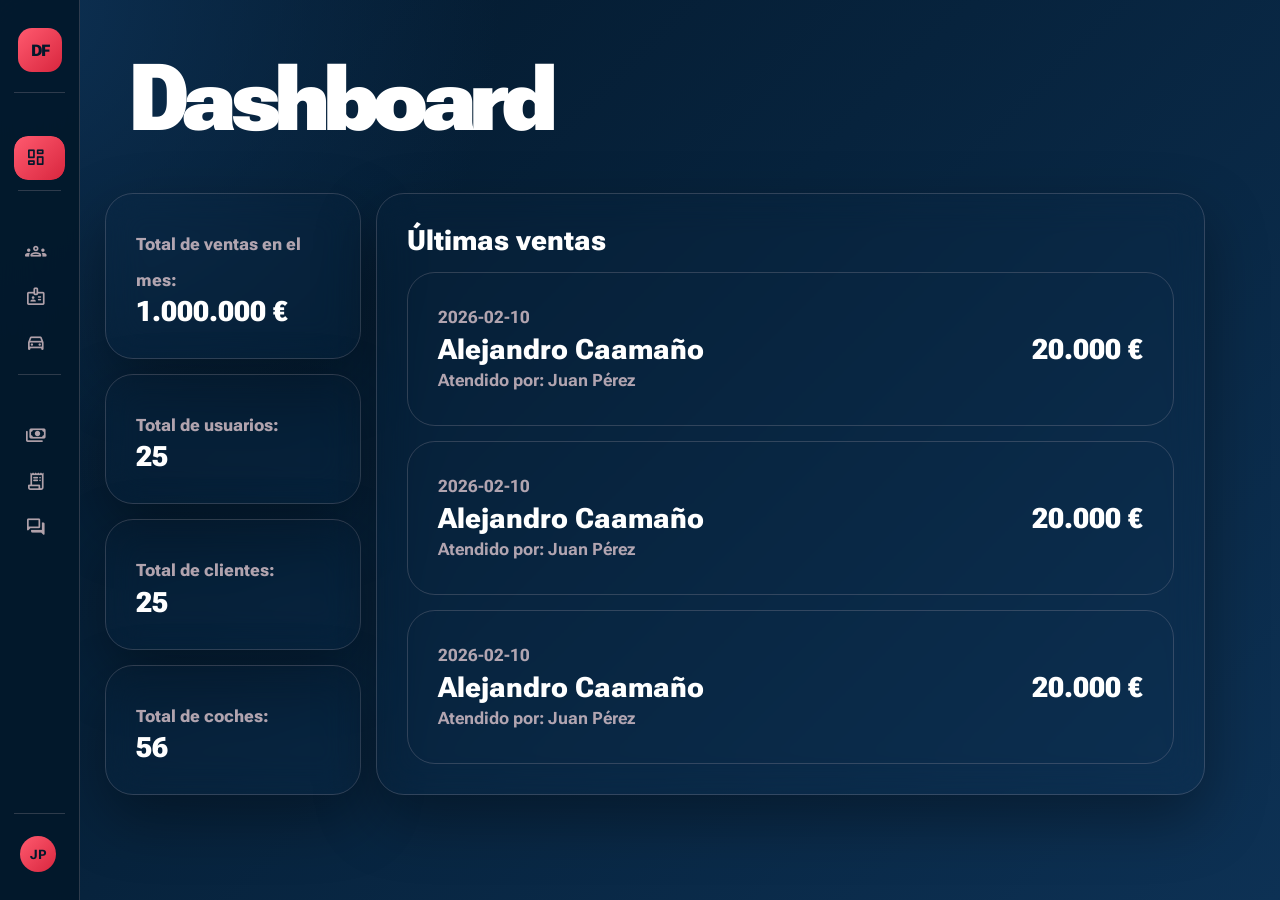
==== commit 65db8f2d: "Update Dashboard" ====
--- a/Lenguaje de Marcas/dashboard.html
+++ b/Lenguaje de Marcas/dashboard.html
@@ -7,9 +7,6 @@
     <title>DriveFlow CRM | Dashboard</title>
     <link rel="stylesheet" href="css/styles.css">
     <link rel="stylesheet" href="css/medias.css">
-    <link
-        href="https://fonts.googleapis.com/css2?family=Material+Symbols+Rounded:opsz,wght,FILL,GRAD@20..48,100..700,0..1,-50..200"
-        rel="stylesheet">
 
 </head>
 
@@ -43,7 +40,7 @@
                 <span class="sidebar__badge">25</span>
             </a>
 
-            <a class="sidebar__link" href="./paginas/usuarios.html" data-tooltip="Usuarios">
+            <a class="sidebar__link" href="./empleados.html" data-tooltip="Usuarios">
                 <span class="material-symbols-rounded sidebar__icon">badge</span>
                 <span class="sidebar__text">Usuarios</span>
                 <span class="sidebar__badge">8</span>
@@ -68,7 +65,7 @@
                 <span class="sidebar__text">Detalle ventas</span>
             </a>
 
-            <a class="sidebar__link" href="/paginas/interacciones-cliente.html" data-tooltip="Interacciones">
+            <a class="sidebar__link" href="./interacciones.html" data-tooltip="Interacciones">
                 <span class="material-symbols-rounded sidebar__icon">forum</span>
                 <span class="sidebar__text">Interacciones</span>
             </a>
@@ -87,65 +84,70 @@
 
     </aside>
 
-
     <section class="dash-total">
 
-        <aside class="dash-total__left">
+        <h1 class="title">Dashboard</h1>
 
-            <div class="dash-total__div">
-                <h2 class="heading"><span class="text">Total de ventas en el mes: </span><br>1.000.000 €</h2>
-            </div>
+        <div class="dash-total__container">
 
-            <div class="dash-total__div">
-                <h2 class="heading"><span class="text">Total de usuarios: </span><br>25</h2>
-            </div>
+            <aside class="dash-total__left">
 
-            <div class="dash-total__div">
-                <h2 class="heading"><span class="text">Total de clientes: </span><br>25</h2>
-            </div>
-
-            <div class="dash-total__div">
-                <h2 class="heading"><span class="text">Total de coches: </span><br>56</h2>
-            </div>
-
-        </aside>
-
-        <aside class="dash-total__right">
-
-            <div class="dash-total__div">
-
-                <h1 class="heading">Últimas ventas</h1>
-
-                <div class="dash-total__innerDiv">
-                    <div class="dash-total__textContainer">
-                        <h2 class="text">2026-02-10</h2>
-                        <h2 class="heading">Alejandro Caamaño</h2>
-                        <h2 class="text">Atendido por: Juan Pérez</h2>
-                    </div>
-                    <h1 class="heading">20.000 €</h1>
+                <div class="dash-total__div">
+                    <h2 class="heading"><span class="text">Total de ventas en el mes: </span><br>1.000.000 €</h2>
                 </div>
 
-                <div class="dash-total__innerDiv">
-                    <div class="dash-total__textContainer">
-                        <h2 class="text">2026-02-10</h2>
-                        <h2 class="heading">Alejandro Caamaño</h2>
-                        <h2 class="text">Atendido por: Juan Pérez</h2>
-                    </div>
-                    <h1 class="heading">20.000 €</h1>
+                <div class="dash-total__div">
+                    <h2 class="heading"><span class="text">Total de usuarios: </span><br>25</h2>
                 </div>
 
-                <div class="dash-total__innerDiv">
-                    <div class="dash-total__textContainer">
-                        <h2 class="text">2026-02-10</h2>
-                        <h2 class="heading">Alejandro Caamaño</h2>
-                        <h2 class="text">Atendido por: Juan Pérez</h2>
-                    </div>
-                    <h1 class="heading">20.000 €</h1>
+                <div class="dash-total__div">
+                    <h2 class="heading"><span class="text">Total de clientes: </span><br>25</h2>
                 </div>
 
-            </div>
+                <div class="dash-total__div">
+                    <h2 class="heading"><span class="text">Total de coches: </span><br>56</h2>
+                </div>
 
-        </aside>
+            </aside>
+
+            <aside class="dash-total__right">
+
+                <div class="dash-total__div">
+
+                    <h1 class="heading">Últimas ventas</h1>
+
+                    <div class="dash-total__innerDiv">
+                        <div class="dash-total__textContainer">
+                            <h2 class="text">2026-02-10</h2>
+                            <h2 class="heading">Alejandro Caamaño</h2>
+                            <h2 class="text">Atendido por: Juan Pérez</h2>
+                        </div>
+                        <h1 class="heading">20.000 €</h1>
+                    </div>
+
+                    <div class="dash-total__innerDiv">
+                        <div class="dash-total__textContainer">
+                            <h2 class="text">2026-02-10</h2>
+                            <h2 class="heading">Alejandro Caamaño</h2>
+                            <h2 class="text">Atendido por: Juan Pérez</h2>
+                        </div>
+                        <h1 class="heading">20.000 €</h1>
+                    </div>
+
+                    <div class="dash-total__innerDiv">
+                        <div class="dash-total__textContainer">
+                            <h2 class="text">2026-02-10</h2>
+                            <h2 class="heading">Alejandro Caamaño</h2>
+                            <h2 class="text">Atendido por: Juan Pérez</h2>
+                        </div>
+                        <h1 class="heading">20.000 €</h1>
+                    </div>
+
+                </div>
+
+            </aside>
+
+        </div>
 
     </section>
 
--- a/Lenguaje de Marcas/css/styles.css
+++ b/Lenguaje de Marcas/css/styles.css
@@ -1,4 +1,5 @@
 @import url('https://fonts.googleapis.com/css2?family=Roboto+Flex:opsz,wght,XOPQ,XTRA,YOPQ,YTDE,YTFI,YTLC,YTUC@8..144,100..1000,96,468,79,-203,738,514,712&display=swap');
+@import url('https://fonts.googleapis.com/css2?family=Material+Symbols+Rounded:opsz,wght,FILL,GRAD@20..48,100..700,0..1,-50..200');
 
 /* #region GLOBAL VARIABLES */
 
@@ -35,7 +36,7 @@
 
     --sidebar-collapsed: 80px;
     --sidebar-expanded: 260px;
-    --transition: 0.28s cubic-bezier(0.4, 0, 0.2, 1);
+    --transition: 0.5s cubic-bezier(0.4, 0, 0.2, 1);
 }
 
 /* #endregion */
@@ -683,11 +684,14 @@
 
 .dash-total {
     display: flex;
-    align-items: center;
+    flex-direction: column;
+    align-items: start;
     justify-content: center;
     width: 100%;
     height: 600px;
-    margin-top: 50px;
+    margin-top: 125px;
+    gap: 50px;
+    padding: 50px;
 }
 
 .dash-total__div {
@@ -739,6 +743,15 @@
     height: 100%;
 }
 
+.dash-total__container{
+    display: flex;
+    align-items: center;
+    justify-content: center;
+    flex-direction: row;
+    width: 100%;
+    margin-left: -25px;
+}
+
 
 /* #endregion */
 
@@ -1023,688 +1036,3 @@
 }
 
 /* #endregion */
-
-/* #region USUARIOS */
-
-.usu-body {
-    min-height: 100vh;
-    display: flex;
-    flex-direction: column;
-    font-family: var(--font-main);
-    background:
-        radial-gradient(circle at top left, rgba(255, 90, 111, 0.18), transparent 30%),
-        linear-gradient(135deg, var(--color-primary), var(--color-secondary) 48%, var(--color-tertiary));
-    color: var(--color-text);
-}
-
-.usu-layout {
-    display: flex;
-    flex: 1;
-    min-width: 0;
-}
-
-.usu-page {
-    flex: 1;
-    min-width: 0;
-}
-
-.usu-usuarios {
-    display: grid;
-    grid-template-columns: 1fr;
-    gap: 24px;
-    padding: 28px 36px;
-    min-width: 0;
-}
-
-.usu-usuarios__panel,
-.usu-usuarios__list-section {
-    border: 1px solid var(--color-border);
-    border-radius: var(--radius-lg);
-    background-color: rgba(3, 24, 43, 0.76);
-    box-shadow: var(--shadow-card);
-    backdrop-filter: blur(16px);
-}
-
-.usu-usuarios__panel {
-    max-width: 760px;
-    width: 100%;
-    padding: 26px;
-    margin: 0 auto;
-    overflow: hidden;
-    transition:
-        opacity var(--transition-base),
-        transform var(--transition-base),
-        max-height var(--transition-base),
-        padding var(--transition-base),
-        border-width var(--transition-base);
-}
-
-.usu-usuarios__panel--hidden {
-    max-height: 0;
-    opacity: 0;
-    transform: translateY(-12px);
-    padding-top: 0;
-    padding-bottom: 0;
-    border-width: 0;
-    pointer-events: none;
-}
-
-.usu-usuarios__panel:not(.usu-usuarios__panel--hidden) {
-    max-height: 760px;
-    opacity: 1;
-    transform: translateY(0);
-}
-
-.usu-usuarios__panel-header {
-    margin-bottom: 24px;
-}
-
-.usu-usuarios__panel-title,
-.usu-usuarios__list-title {
-    margin-bottom: 6px;
-    color: var(--color-white);
-    font-size: 1.35rem;
-    font-weight: 850;
-}
-
-.usu-usuarios__panel-text,
-.usu-usuarios__list-text {
-    color: var(--color-muted);
-    font-size: 0.95rem;
-    line-height: 1.5;
-}
-
-.usu-usuarios__toolbar {
-    display: flex;
-    align-items: center;
-    justify-content: space-between;
-    gap: 18px;
-    padding: 24px;
-    border-bottom: 1px solid var(--color-border);
-}
-
-.usu-usuarios__toolbar-actions {
-    display: flex;
-    align-items: center;
-    gap: 14px;
-}
-
-.usu-usuarios__toolbar-actions .usu-usuarios__button {
-    flex: none;
-    width: auto;
-    white-space: nowrap;
-}
-
-.usu-usuarios__search-box {
-    width: min(100%, 320px);
-}
-
-.usu-usuarios__group {
-    margin-bottom: 18px;
-}
-
-.usu-usuarios__label {
-    display: block;
-    margin-bottom: 8px;
-    color: var(--color-light);
-    font-size: 0.9rem;
-    font-weight: 700;
-}
-
-.usu-usuarios__input,
-.usu-usuarios__search {
-    width: 100%;
-    padding: 13px 15px;
-    border: 1px solid rgba(244, 215, 220, 0.24);
-    border-radius: var(--radius-md);
-    background-color: rgba(255, 255, 255, 0.08);
-    color: var(--color-white);
-    font-family: var(--font-main);
-    font-size: 0.96rem;
-    outline: none;
-}
-
-.usu-usuarios__input option {
-    background-color: var(--color-primary);
-    color: var(--color-white);
-}
-
-.usu-usuarios__input {
-    color-scheme: dark;
-}
-
-.usu-usuarios__input::placeholder,
-.usu-usuarios__search::placeholder {
-    color: rgba(244, 215, 220, 0.44);
-}
-
-.usu-usuarios__input:focus,
-.usu-usuarios__search:focus {
-    border-color: var(--color-accent);
-    background-color: rgba(255, 255, 255, 0.12);
-}
-
-.usu-usuarios__message {
-    min-height: 22px;
-    margin-bottom: 16px;
-    font-size: 0.9rem;
-    font-weight: 700;
-}
-
-.usu-usuarios__message--success {
-    color: #b7ffcf;
-}
-
-.usu-usuarios__message--error {
-    color: #ffd2d2;
-}
-
-.usu-usuarios__message--info {
-    color: var(--color-light);
-}
-
-.usu-usuarios__actions {
-    display: flex;
-    gap: 12px;
-}
-
-.usu-usuarios__button {
-    flex: 1;
-    padding: 13px 16px;
-    border-radius: var(--radius-md);
-    font-family: var(--font-main);
-    font-weight: 800;
-    cursor: pointer;
-    transition: transform var(--transition-base), background-color var(--transition-base);
-}
-
-.usu-usuarios__button--primary {
-    border: none;
-    background: var(--gradient-primary);
-    color: var(--color-white);
-}
-
-.usu-usuarios__button--secondary {
-    border: 1px solid var(--color-border);
-    background-color: transparent;
-    color: var(--color-light);
-}
-
-.usu-usuarios__button:hover {
-    transform: translateY(-2px);
-}
-
-.usu-usuarios__list-section {
-    min-width: 0;
-    overflow: hidden;
-}
-
-.usu-usuarios__table-wrapper {
-    width: 100%;
-    overflow-x: auto;
-}
-
-.usu-usuarios__table {
-    width: 100%;
-    border-collapse: collapse;
-    min-width: 820px;
-}
-
-.usu-usuarios__thead {
-    background-color: rgba(244, 215, 220, 0.08);
-}
-
-.usu-usuarios__table th,
-.usu-usuarios__table td {
-    padding: 16px;
-    border-bottom: 1px solid rgba(244, 215, 220, 0.12);
-    text-align: left;
-    font-size: 0.94rem;
-}
-
-.usu-usuarios__table th {
-    color: var(--color-light);
-    font-weight: 850;
-}
-
-.usu-usuarios__table td {
-    color: var(--color-text);
-}
-
-.usu-usuarios__row:hover {
-    background-color: rgba(244, 215, 220, 0.05);
-}
-
-.usu-usuarios__table-actions {
-    display: flex;
-    gap: 8px;
-}
-
-.usu-usuarios__icon-button {
-    padding: 8px 10px;
-    border-radius: 999px;
-    border: 1px solid var(--color-border);
-    font-family: var(--font-main);
-    font-size: 0.82rem;
-    font-weight: 800;
-    cursor: pointer;
-}
-
-.usu-usuarios__icon-button--edit {
-    background-color: rgba(255, 90, 111, 0.16);
-    color: var(--color-light);
-}
-
-.usu-usuarios__icon-button--delete {
-    background-color: rgba(216, 38, 62, 0.18);
-    color: #ffd2d2;
-}
-
-.usu-usuarios__empty {
-    text-align: center;
-    color: var(--color-muted);
-}
-
-/* #endregion */
-
-/* #region INTERACCIONES CLIENTE */
-
-.int-body {
-    min-height: 100vh;
-    display: flex;
-    flex-direction: column;
-    font-family: var(--font-main);
-    background:
-        radial-gradient(circle at top left, rgba(255, 90, 111, 0.18), transparent 30%),
-        linear-gradient(135deg, var(--color-primary), var(--color-secondary) 48%, var(--color-tertiary));
-    color: var(--color-text);
-}
-
-.int-layout {
-    display: flex;
-    flex: 1;
-    min-width: 0;
-}
-
-.int-page {
-    flex: 1;
-    min-width: 0;
-}
-
-.int-interacciones {
-    display: grid;
-    grid-template-columns: 1fr;
-    gap: 24px;
-    padding: 28px 36px;
-    min-width: 0;
-}
-
-.int-interacciones__calendar-section,
-.int-interacciones__list-section,
-.int-interacciones__panel {
-    border: 1px solid var(--color-border);
-    border-radius: var(--radius-lg);
-    background-color: rgba(3, 24, 43, 0.76);
-    box-shadow: var(--shadow-card);
-    backdrop-filter: blur(16px);
-}
-
-.int-interacciones__calendar-section,
-.int-interacciones__list-section {
-    min-width: 0;
-    overflow: hidden;
-}
-
-.int-interacciones__calendar-header,
-.int-interacciones__toolbar {
-    display: flex;
-    align-items: center;
-    justify-content: space-between;
-    gap: 18px;
-    padding: 24px;
-    border-bottom: 1px solid var(--color-border);
-}
-
-.int-interacciones__title,
-.int-interacciones__panel-title {
-    margin-bottom: 6px;
-    color: var(--color-white);
-    font-size: 1.35rem;
-    font-weight: 850;
-}
-
-.int-interacciones__text,
-.int-interacciones__panel-text {
-    color: var(--color-muted);
-    font-size: 0.95rem;
-    line-height: 1.5;
-}
-
-.int-interacciones__calendar-actions,
-.int-interacciones__toolbar-actions {
-    display: flex;
-    align-items: center;
-    gap: 14px;
-}
-
-.int-interacciones__month-title {
-    min-width: 170px;
-    color: var(--color-white);
-    font-size: 1rem;
-    font-weight: 850;
-    text-align: center;
-}
-
-.int-interacciones__small-button,
-.int-interacciones__button {
-    padding: 13px 16px;
-    border-radius: var(--radius-md);
-    font-family: var(--font-main);
-    font-weight: 800;
-    cursor: pointer;
-    transition: transform var(--transition-base), background-color var(--transition-base);
-}
-
-.int-interacciones__small-button {
-    border: 1px solid var(--color-border);
-    background-color: transparent;
-    color: var(--color-light);
-}
-
-.int-interacciones__button {
-    flex: 1;
-}
-
-.int-interacciones__button--primary {
-    border: none;
-    background: var(--gradient-primary);
-    color: var(--color-white);
-}
-
-.int-interacciones__button--secondary {
-    border: 1px solid var(--color-border);
-    background-color: transparent;
-    color: var(--color-light);
-}
-
-.int-interacciones__small-button:hover,
-.int-interacciones__button:hover {
-    transform: translateY(-2px);
-}
-
-.int-interacciones__calendar-weekdays,
-.int-interacciones__calendar-grid {
-    display: grid;
-    grid-template-columns: repeat(7, 1fr);
-}
-
-.int-interacciones__calendar-weekdays {
-    padding: 16px 24px 0;
-    gap: 10px;
-}
-
-.int-interacciones__calendar-weekdays span {
-    color: var(--color-light);
-    font-size: 0.82rem;
-    font-weight: 800;
-    text-align: center;
-}
-
-.int-interacciones__calendar-grid {
-    gap: 10px;
-    padding: 16px 24px 24px;
-}
-
-.int-interacciones__calendar-day {
-    min-height: 110px;
-    padding: 10px;
-    border: 1px solid rgba(244, 215, 220, 0.12);
-    border-radius: var(--radius-md);
-    background-color: rgba(255, 255, 255, 0.05);
-}
-
-.int-interacciones__calendar-day--empty {
-    opacity: 0.25;
-}
-
-.int-interacciones__calendar-number {
-    display: block;
-    margin-bottom: 8px;
-    color: var(--color-light);
-    font-weight: 850;
-    font-size: 0.9rem;
-}
-
-.int-interacciones__calendar-events {
-    display: flex;
-    flex-direction: column;
-    gap: 6px;
-}
-
-.int-interacciones__calendar-event {
-    width: 100%;
-    padding: 6px 8px;
-    border: none;
-    border-radius: 10px;
-    background: rgba(255, 90, 111, 0.18);
-    color: var(--color-white);
-    font-family: var(--font-main);
-    font-size: 0.75rem;
-    font-weight: 700;
-    text-align: left;
-    cursor: pointer;
-}
-
-.int-interacciones__calendar-event:hover {
-    background: rgba(255, 90, 111, 0.32);
-}
-
-.int-interacciones__search-box {
-    width: min(100%, 320px);
-}
-
-.int-interacciones__search,
-.int-interacciones__input {
-    width: 100%;
-    padding: 13px 15px;
-    border: 1px solid rgba(244, 215, 220, 0.24);
-    border-radius: var(--radius-md);
-    background-color: rgba(255, 255, 255, 0.08);
-    color: var(--color-white);
-    font-family: var(--font-main);
-    font-size: 0.96rem;
-    outline: none;
-    color-scheme: dark;
-}
-
-.int-interacciones__input option {
-    background-color: var(--color-primary);
-    color: var(--color-white);
-}
-
-.int-interacciones__search::placeholder,
-.int-interacciones__input::placeholder {
-    color: rgba(244, 215, 220, 0.44);
-}
-
-.int-interacciones__search:focus,
-.int-interacciones__input:focus {
-    border-color: var(--color-accent);
-    background-color: rgba(255, 255, 255, 0.12);
-}
-
-.int-interacciones__table-wrapper {
-    width: 100%;
-    overflow-x: auto;
-}
-
-.int-interacciones__table {
-    width: 100%;
-    border-collapse: collapse;
-    min-width: 1100px;
-}
-
-.int-interacciones__thead {
-    background-color: rgba(244, 215, 220, 0.08);
-}
-
-.int-interacciones__table th,
-.int-interacciones__table td {
-    padding: 16px;
-    border-bottom: 1px solid rgba(244, 215, 220, 0.12);
-    text-align: left;
-    font-size: 0.9rem;
-}
-
-.int-interacciones__table th {
-    color: var(--color-light);
-    font-weight: 850;
-}
-
-.int-interacciones__table td {
-    color: var(--color-text);
-}
-
-.int-interacciones__row:hover {
-    background-color: rgba(244, 215, 220, 0.05);
-}
-
-.int-interacciones__table-actions {
-    display: flex;
-    gap: 8px;
-}
-
-.int-interacciones__icon-button {
-    padding: 8px 10px;
-    border-radius: 999px;
-    border: 1px solid var(--color-border);
-    font-family: var(--font-main);
-    font-size: 0.82rem;
-    font-weight: 800;
-    cursor: pointer;
-}
-
-.int-interacciones__icon-button--edit {
-    background-color: rgba(255, 90, 111, 0.16);
-    color: var(--color-light);
-}
-
-.int-interacciones__icon-button--delete {
-    background-color: rgba(216, 38, 62, 0.18);
-    color: #ffd2d2;
-}
-
-.int-interacciones__empty {
-    text-align: center;
-    color: var(--color-muted);
-}
-
-.int-interacciones__panel {
-    max-width: 980px;
-    width: 100%;
-    padding: 26px;
-    margin: 0 auto;
-    overflow: hidden;
-    transition:
-        opacity var(--transition-base),
-        transform var(--transition-base),
-        max-height var(--transition-base),
-        padding var(--transition-base),
-        border-width var(--transition-base);
-}
-
-.int-interacciones__panel--hidden {
-    max-height: 0;
-    opacity: 0;
-    transform: translateY(-12px);
-    padding-top: 0;
-    padding-bottom: 0;
-    border-width: 0;
-    pointer-events: none;
-}
-
-.int-interacciones__panel:not(.int-interacciones__panel--hidden) {
-    max-height: 1200px;
-    opacity: 1;
-    transform: translateY(0);
-}
-
-.int-interacciones__panel-header {
-    margin-bottom: 24px;
-}
-
-.int-interacciones__form-grid {
-    display: grid;
-    grid-template-columns: repeat(2, 1fr);
-    gap: 18px;
-}
-
-.int-interacciones__group {
-    margin-bottom: 0;
-}
-
-.int-interacciones__group--full {
-    grid-column: 1 / -1;
-}
-
-.int-interacciones__label {
-    display: block;
-    margin-bottom: 8px;
-    color: var(--color-light);
-    font-size: 0.9rem;
-    font-weight: 700;
-}
-
-.int-interacciones__textarea {
-    min-height: 110px;
-    resize: vertical;
-}
-
-.int-interacciones__message {
-    min-height: 0;
-    margin: 16px 0;
-    padding: 0;
-    border-radius: var(--radius-md);
-    font-size: 0.9rem;
-    font-weight: 800;
-    line-height: 1.5;
-    opacity: 0;
-    transform: translateY(-6px);
-    transition:
-        opacity var(--transition-base),
-        transform var(--transition-base),
-        padding var(--transition-base),
-        background-color var(--transition-base),
-        border-color var(--transition-base);
-}
-
-.int-interacciones__message:not(:empty) {
-    padding: 12px 14px;
-    opacity: 1;
-    transform: translateY(0);
-}
-
-.int-interacciones__message--success {
-    border: 1px solid rgba(183, 255, 207, 0.28);
-    background-color: rgba(183, 255, 207, 0.1);
-    color: #b7ffcf;
-}
-
-.int-interacciones__message--error {
-    border: 1px solid rgba(255, 210, 210, 0.28);
-    background-color: rgba(255, 210, 210, 0.1);
-    color: #ffd2d2;
-}
-
-.int-interacciones__message--info {
-    border: 1px solid rgba(244, 215, 220, 0.24);
-    background-color: rgba(244, 215, 220, 0.08);
-    color: var(--color-light);
-}
-
-.int-interacciones__actions {
-    display: flex;
-    gap: 12px;
-}
-
-/* #endregion */
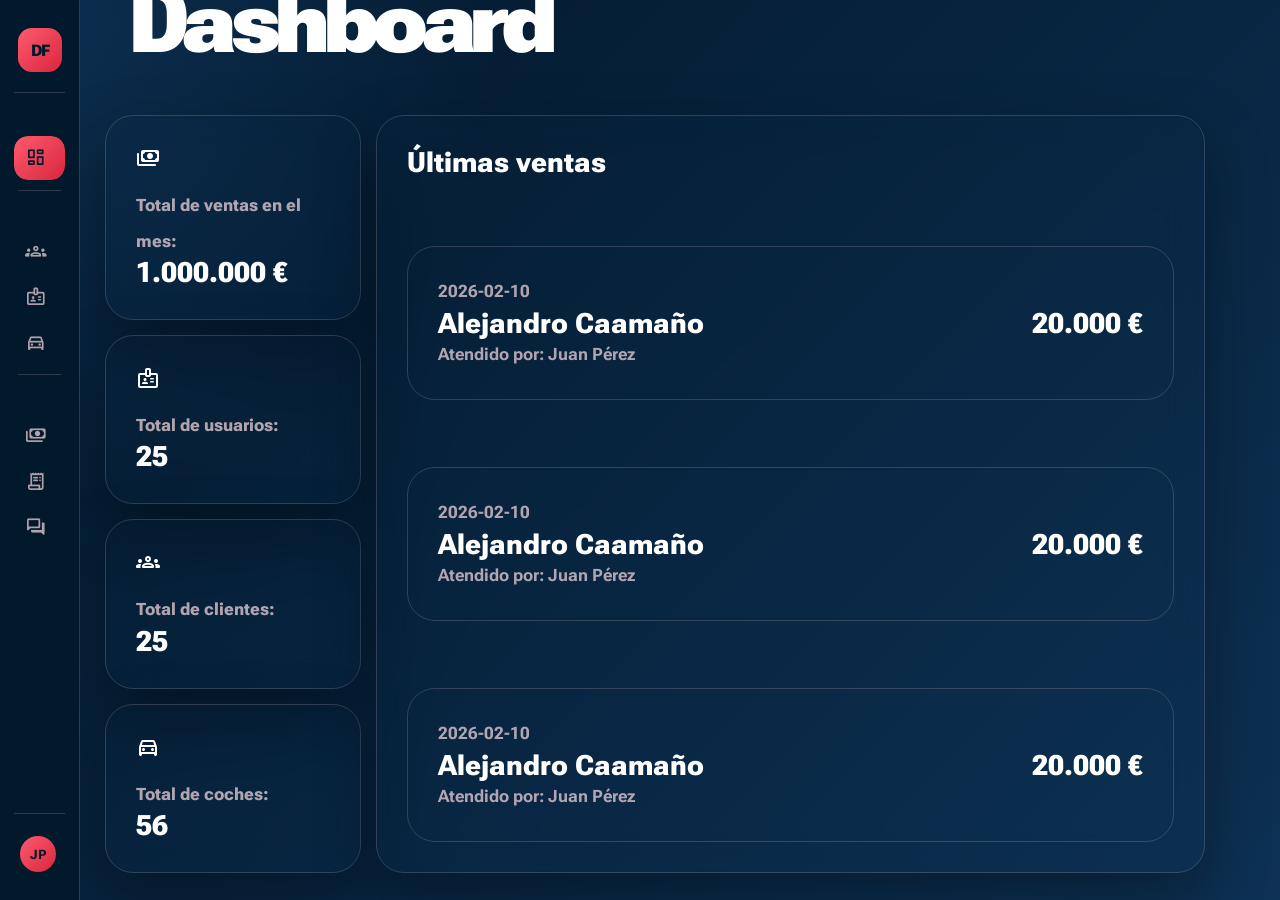
==== commit 22d2ffc4: "Add main code to ventas and detalle ventas" ====
--- a/Lenguaje de Marcas/dashboard.html
+++ b/Lenguaje de Marcas/dashboard.html
@@ -10,7 +10,7 @@
 
 </head>
 
-<body class="dashboard">
+<body>
 
     <aside class="sidebar" id="sidebar">
 
@@ -40,7 +40,7 @@
                 <span class="sidebar__badge">25</span>
             </a>
 
-            <a class="sidebar__link" href="./empleados.html" data-tooltip="Usuarios">
+            <a class="sidebar__link" href="./paginas/usuarios.html" data-tooltip="Usuarios">
                 <span class="material-symbols-rounded sidebar__icon">badge</span>
                 <span class="sidebar__text">Usuarios</span>
                 <span class="sidebar__badge">8</span>
@@ -65,7 +65,7 @@
                 <span class="sidebar__text">Detalle ventas</span>
             </a>
 
-            <a class="sidebar__link" href="./interacciones.html" data-tooltip="Interacciones">
+            <a class="sidebar__link" href="/paginas/interacciones-cliente.html" data-tooltip="Interacciones">
                 <span class="material-symbols-rounded sidebar__icon">forum</span>
                 <span class="sidebar__text">Interacciones</span>
             </a>
@@ -93,19 +93,23 @@
             <aside class="dash-total__left">
 
                 <div class="dash-total__div">
-                    <h2 class="heading"><span class="text">Total de ventas en el mes: </span><br>1.000.000 €</h2>
+                    <span class="material-symbols-rounded">payments</span>
+                    <h2 class="heading"><span class="text">Total de ventas en el mes: </span> <br> 1.000.000 €</h2>
                 </div>
 
                 <div class="dash-total__div">
-                    <h2 class="heading"><span class="text">Total de usuarios: </span><br>25</h2>
+                    <span class="material-symbols-rounded">badge</span>
+                    <h2 class="heading"><span class="text">Total de usuarios: </span> <br> 25</h2>
                 </div>
 
                 <div class="dash-total__div">
-                    <h2 class="heading"><span class="text">Total de clientes: </span><br>25</h2>
+                    <span class="material-symbols-rounded">groups</span>
+                    <h2 class="heading"><span class="text">Total de clientes: </span> <br> 25</h2>
                 </div>
 
                 <div class="dash-total__div">
-                    <h2 class="heading"><span class="text">Total de coches: </span><br>56</h2>
+                    <span class="material-symbols-rounded">directions_car</span>
+                    <h2 class="heading"><span class="text">Total de coches: </span> <br> 56</h2>
                 </div>
 
             </aside>
--- a/Lenguaje de Marcas/css/styles.css
+++ b/Lenguaje de Marcas/css/styles.css
@@ -53,6 +53,11 @@
     min-height: 100vh;
     margin: 0;
     padding: 0;
+    background: radial-gradient(circle at top left, var(--color-tertiary), transparent 32%),
+        linear-gradient(135deg, var(--color-primary), var(--color-secondary) 45%, var(--color-tertiary));
+    background-repeat: no-repeat;
+    display: flex;
+    flex-direction: row;
 }
 
 /* #endregion */
@@ -103,6 +108,24 @@
     font-weight: 800;
 }
 
+.headign--align {
+    display: flex;
+    flex-direction: row;
+    align-items: center;
+    justify-content: space-between;
+}
+
+.icon__close {
+    font-size: 1.5rem;
+    color: var(--color-muted);
+    cursor: pointer;
+    transition: 0.5s ease;
+}
+
+.icon__close:hover {
+    color: var(--color-light);
+}
+
 .button {
     width: 100%;
     padding: 15px 18px;
@@ -116,6 +139,73 @@
     cursor: pointer;
     transition: transform var(--transition-base), box-shadow var(--transition-base), background var(--transition-base);
 }
+
+.blur {
+    filter: blur(4px);
+    opacity: 0.5;
+    pointer-events: none;
+    user-select: none;
+}
+
+.input {
+    width: 100%;
+    padding: 13px 15px;
+    border: 1px solid rgba(244, 215, 220, 0.24);
+    border-radius: var(--radius-md);
+    background-color: rgba(255, 255, 255, 0.08);
+    color: var(--color-white);
+    font-family: var(--font-main);
+    font-size: 0.96rem;
+    outline: none;
+}
+
+.input::placeholder {
+    color: var(--color-muted);
+}
+
+input[type=number]::-webkit-outer-spin-button,
+input[type=number]::-webkit-inner-spin-button {
+    -webkit-appearance: none;
+    margin: 0;
+}
+
+select.input {
+    appearance: none;
+    -webkit-appearance: none;
+    background-image: url("data:image/svg+xml,%3Csvg xmlns='http://www.w3.org/2000/svg' width='12' height='12' viewBox='0 0 24 24'%3E%3Cpath fill='%23888' d='M7 10l5 5 5-5z'/%3E%3C/svg%3E");
+    background-repeat: no-repeat;
+    background-position: right 12px center;
+    padding-right: 36px;
+    cursor: pointer;
+}
+
+option {
+    background-color: var(--color-primary);
+    color: var(--color-white);
+}
+
+.creation {
+    display: flex;
+    flex-direction: column;
+    gap: 18px;
+    background-color: color-mix(var(--color-primary), transparent 10%);
+    padding: 30px;
+    border-radius: var(--radius-lg);
+    height: fit-content;
+    position: fixed;
+    top: 50%;
+    left: 50%;
+    transform: translate(-50%, -50%);
+    display: none;
+}
+
+.form {
+    margin-top: 25px;
+    display: flex;
+    flex-direction: column;
+    gap: 18px;
+}
+
 
 /* #region  SIDEBAR */
 
@@ -419,6 +509,111 @@
 
 /* #endregion */
 
+/* #region  TABLE */
+
+.table {
+    background-color: color-mix(var(--color-primary), transparent 50%);
+    border-radius: var(--radius-lg);
+    box-shadow: var(--shadow-card);
+    border: 1px solid var(--color-border);
+    display: flex;
+    flex-direction: column;
+    width: 100%;
+    margin: 25px;
+    height: fit-content;
+}
+
+.table__top {
+    display: flex;
+    flex-direction: row;
+    justify-content: space-between;
+    align-items: center;
+    padding: 30px 30px 0 30px;
+    margin-bottom: 35px;
+}
+
+.table__interaction {
+    display: flex;
+    gap: 15px;
+    flex-direction: row;
+    height: 50px;
+}
+
+.table__text {
+    display: flex;
+    gap: 10px;
+    flex-direction: column;
+}
+
+.table__attributes {
+    display: grid;
+    background: color-mix(var(--color-light), transparent 90%);
+    padding: 0 30px;
+    border-top: 1px solid var(--color-border);
+    gap: 0;
+}
+
+.table__attributesText {
+    font-size: 0.95rem;
+    color: var(--color-text);
+    margin: 8px 0;
+    display: flex;
+    justify-content: space-between;
+    align-items: center;
+    border-bottom: 1px solid rgba(244, 215, 220, 0.1);
+    padding-bottom: 8px;
+}
+
+.table__attributesText strong {
+    color: var(--color-light);
+    font-weight: 700;
+}
+
+.table__dataBox {
+    display: grid;
+    grid-template-columns: repeat(auto-fill, minmax(280px, 1fr));
+    gap: 24px;
+    padding: 30px;
+}
+
+.table__dataItem {
+    display: flex;
+    flex-direction: column;
+    color: var(--color-white);
+    font-family: var(--font-main);
+    font-size: 0.96rem;
+    padding: 24px;
+    background: rgba(244, 215, 220, 0.05);
+    border: 1px solid var(--color-border);
+    border-radius: var(--radius-lg);
+    transition: transform var(--transition-base), background-color var(--transition-base);
+}
+
+.table__dataItem:hover {
+    background: rgba(244, 215, 220, 0.08);
+    transform: translateY(-5px);
+}
+
+.table__actions {
+    display: flex;
+    flex-direction: row;
+    gap: 12px;
+    margin-top: auto;
+    padding-top: 20px;
+}
+
+.table__actions .button,
+.table__actions .input {
+    flex: 1;
+    width: auto;
+    padding: 10px;
+    font-size: 0.85rem;
+    height: auto;
+    cursor: pointer;
+}
+
+/* #endregion */
+
 /* #endregion */
 
 /* #region LOGIN */
@@ -672,15 +867,7 @@
 
 /* #endregion */
 
-/* #region  dashboard */
-
-.dashboard {
-    background: radial-gradient(circle at top left, var(--color-tertiary), transparent 32%),
-        linear-gradient(135deg, var(--color-primary), var(--color-secondary) 45%, var(--color-tertiary));
-    background-repeat: no-repeat;
-    display: flex;
-    flex-direction: row;
-}
+/* #region  DASHBOARD */
 
 .dash-total {
     display: flex;
@@ -743,7 +930,7 @@
     height: 100%;
 }
 
-.dash-total__container{
+.dash-total__container {
     display: flex;
     align-items: center;
     justify-content: center;
@@ -1036,3 +1223,718 @@
 }
 
 /* #endregion */
+
+/* #region USUARIOS */
+
+.usu-body {
+    min-height: 100vh;
+    display: flex;
+    flex-direction: column;
+    font-family: var(--font-main);
+    background:
+        radial-gradient(circle at top left, rgba(255, 90, 111, 0.18), transparent 30%),
+        linear-gradient(135deg, var(--color-primary), var(--color-secondary) 48%, var(--color-tertiary));
+    color: var(--color-text);
+}
+
+.usu-layout {
+    display: flex;
+    flex: 1;
+    min-width: 0;
+}
+
+.usu-page {
+    flex: 1;
+    min-width: 0;
+}
+
+.usu-usuarios {
+    display: grid;
+    grid-template-columns: 1fr;
+    gap: 24px;
+    padding: 28px 36px;
+    min-width: 0;
+}
+
+.usu-usuarios__panel,
+.usu-usuarios__list-section {
+    border: 1px solid var(--color-border);
+    border-radius: var(--radius-lg);
+    background-color: rgba(3, 24, 43, 0.76);
+    box-shadow: var(--shadow-card);
+    backdrop-filter: blur(16px);
+}
+
+.usu-usuarios__panel {
+    max-width: 760px;
+    width: 100%;
+    padding: 26px;
+    margin: 0 auto;
+    overflow: hidden;
+    transition:
+        opacity var(--transition-base),
+        transform var(--transition-base),
+        max-height var(--transition-base),
+        padding var(--transition-base),
+        border-width var(--transition-base);
+}
+
+.usu-usuarios__panel--hidden {
+    max-height: 0;
+    opacity: 0;
+    transform: translateY(-12px);
+    padding-top: 0;
+    padding-bottom: 0;
+    border-width: 0;
+    pointer-events: none;
+}
+
+.usu-usuarios__panel:not(.usu-usuarios__panel--hidden) {
+    max-height: 760px;
+    opacity: 1;
+    transform: translateY(0);
+}
+
+.usu-usuarios__panel-header {
+    margin-bottom: 24px;
+}
+
+.usu-usuarios__panel-title,
+.usu-usuarios__list-title {
+    margin-bottom: 6px;
+    color: var(--color-white);
+    font-size: 1.35rem;
+    font-weight: 850;
+}
+
+.usu-usuarios__panel-text,
+.usu-usuarios__list-text {
+    color: var(--color-muted);
+    font-size: 0.95rem;
+    line-height: 1.5;
+}
+
+.usu-usuarios__toolbar {
+    display: flex;
+    align-items: center;
+    justify-content: space-between;
+    gap: 18px;
+    padding: 24px;
+    border-bottom: 1px solid var(--color-border);
+}
+
+.usu-usuarios__toolbar-actions {
+    display: flex;
+    align-items: center;
+    gap: 14px;
+}
+
+.usu-usuarios__toolbar-actions .usu-usuarios__button {
+    flex: none;
+    width: auto;
+    white-space: nowrap;
+}
+
+.usu-usuarios__search-box {
+    width: min(100%, 320px);
+}
+
+.usu-usuarios__group {
+    margin-bottom: 18px;
+}
+
+.usu-usuarios__label {
+    display: block;
+    margin-bottom: 8px;
+    color: var(--color-light);
+    font-size: 0.9rem;
+    font-weight: 700;
+}
+
+.usu-usuarios__input,
+.usu-usuarios__search {
+    width: 100%;
+    padding: 13px 15px;
+    border: 1px solid rgba(244, 215, 220, 0.24);
+    border-radius: var(--radius-md);
+    background-color: rgba(255, 255, 255, 0.08);
+    color: var(--color-white);
+    font-family: var(--font-main);
+    font-size: 0.96rem;
+    outline: none;
+}
+
+.usu-usuarios__input option {
+    background-color: var(--color-primary);
+    color: var(--color-white);
+}
+
+.usu-usuarios__input {
+    color-scheme: dark;
+}
+
+.usu-usuarios__input::placeholder,
+.usu-usuarios__search::placeholder {
+    color: rgba(244, 215, 220, 0.44);
+}
+
+.usu-usuarios__input:focus,
+.usu-usuarios__search:focus {
+    border-color: var(--color-accent);
+    background-color: rgba(255, 255, 255, 0.12);
+}
+
+.usu-usuarios__message {
+    min-height: 22px;
+    margin-bottom: 16px;
+    font-size: 0.9rem;
+    font-weight: 700;
+}
+
+.usu-usuarios__message--success {
+    color: #b7ffcf;
+}
+
+.usu-usuarios__message--error {
+    color: #ffd2d2;
+}
+
+.usu-usuarios__message--info {
+    color: var(--color-light);
+}
+
+.usu-usuarios__actions {
+    display: flex;
+    gap: 12px;
+}
+
+.usu-usuarios__button {
+    flex: 1;
+    padding: 13px 16px;
+    border-radius: var(--radius-md);
+    font-family: var(--font-main);
+    font-weight: 800;
+    cursor: pointer;
+    transition: transform var(--transition-base), background-color var(--transition-base);
+}
+
+.usu-usuarios__button--primary {
+    border: none;
+    background: var(--gradient-primary);
+    color: var(--color-white);
+}
+
+.usu-usuarios__button--secondary {
+    border: 1px solid var(--color-border);
+    background-color: transparent;
+    color: var(--color-light);
+}
+
+.usu-usuarios__button:hover {
+    transform: translateY(-2px);
+}
+
+.usu-usuarios__list-section {
+    min-width: 0;
+    overflow: hidden;
+}
+
+.usu-usuarios__table-wrapper {
+    width: 100%;
+    overflow-x: auto;
+}
+
+.usu-usuarios__table {
+    width: 100%;
+    border-collapse: collapse;
+    min-width: 820px;
+}
+
+.usu-usuarios__thead {
+    background-color: rgba(244, 215, 220, 0.08);
+}
+
+.usu-usuarios__table th,
+.usu-usuarios__table td {
+    padding: 16px;
+    border-bottom: 1px solid rgba(244, 215, 220, 0.12);
+    text-align: left;
+    font-size: 0.94rem;
+}
+
+.usu-usuarios__table th {
+    color: var(--color-light);
+    font-weight: 850;
+}
+
+.usu-usuarios__table td {
+    color: var(--color-text);
+}
+
+.usu-usuarios__row:hover {
+    background-color: rgba(244, 215, 220, 0.05);
+}
+
+.usu-usuarios__table-actions {
+    display: flex;
+    gap: 8px;
+}
+
+.usu-usuarios__icon-button {
+    padding: 8px 10px;
+    border-radius: 999px;
+    border: 1px solid var(--color-border);
+    font-family: var(--font-main);
+    font-size: 0.82rem;
+    font-weight: 800;
+    cursor: pointer;
+}
+
+.usu-usuarios__icon-button--edit {
+    background-color: rgba(255, 90, 111, 0.16);
+    color: var(--color-light);
+}
+
+.usu-usuarios__icon-button--delete {
+    background-color: rgba(216, 38, 62, 0.18);
+    color: #ffd2d2;
+}
+
+.usu-usuarios__empty {
+    text-align: center;
+    color: var(--color-muted);
+}
+
+/* #endregion */
+
+/* #region INTERACCIONES CLIENTE */
+
+.int-body {
+    min-height: 100vh;
+    display: flex;
+    flex-direction: column;
+    font-family: var(--font-main);
+    background:
+        radial-gradient(circle at top left, rgba(255, 90, 111, 0.18), transparent 30%),
+        linear-gradient(135deg, var(--color-primary), var(--color-secondary) 48%, var(--color-tertiary));
+    color: var(--color-text);
+}
+
+.int-layout {
+    display: flex;
+    flex: 1;
+    min-width: 0;
+}
+
+.int-page {
+    flex: 1;
+    min-width: 0;
+}
+
+.int-interacciones {
+    display: grid;
+    grid-template-columns: 1fr;
+    gap: 24px;
+    padding: 28px 36px;
+    min-width: 0;
+}
+
+.int-interacciones__calendar-section,
+.int-interacciones__list-section,
+.int-interacciones__panel {
+    border: 1px solid var(--color-border);
+    border-radius: var(--radius-lg);
+    background-color: rgba(3, 24, 43, 0.76);
+    box-shadow: var(--shadow-card);
+    backdrop-filter: blur(16px);
+}
+
+.int-interacciones__calendar-section,
+.int-interacciones__list-section {
+    min-width: 0;
+    overflow: hidden;
+}
+
+.int-interacciones__calendar-header,
+.int-interacciones__toolbar {
+    display: flex;
+    align-items: center;
+    justify-content: space-between;
+    gap: 18px;
+    padding: 24px;
+    border-bottom: 1px solid var(--color-border);
+}
+
+.int-interacciones__title,
+.int-interacciones__panel-title {
+    margin-bottom: 6px;
+    color: var(--color-white);
+    font-size: 1.35rem;
+    font-weight: 850;
+}
+
+.int-interacciones__text,
+.int-interacciones__panel-text {
+    color: var(--color-muted);
+    font-size: 0.95rem;
+    line-height: 1.5;
+}
+
+.int-interacciones__calendar-actions,
+.int-interacciones__toolbar-actions {
+    display: flex;
+    align-items: center;
+    gap: 14px;
+}
+
+.int-interacciones__month-title {
+    min-width: 170px;
+    color: var(--color-white);
+    font-size: 1rem;
+    font-weight: 850;
+    text-align: center;
+}
+
+.int-interacciones__small-button,
+.int-interacciones__button {
+    padding: 13px 16px;
+    border-radius: var(--radius-md);
+    font-family: var(--font-main);
+    font-weight: 800;
+    cursor: pointer;
+    transition: transform var(--transition-base), background-color var(--transition-base);
+}
+
+.int-interacciones__small-button {
+    border: 1px solid var(--color-border);
+    background-color: transparent;
+    color: var(--color-light);
+}
+
+.int-interacciones__button {
+    flex: 1;
+}
+
+.int-interacciones__button--primary {
+    border: none;
+    background: var(--gradient-primary);
+    color: var(--color-white);
+}
+
+.int-interacciones__button--secondary {
+    border: 1px solid var(--color-border);
+    background-color: transparent;
+    color: var(--color-light);
+}
+
+.int-interacciones__small-button:hover,
+.int-interacciones__button:hover {
+    transform: translateY(-2px);
+}
+
+.int-interacciones__calendar-weekdays,
+.int-interacciones__calendar-grid {
+    display: grid;
+    grid-template-columns: repeat(7, 1fr);
+}
+
+.int-interacciones__calendar-weekdays {
+    padding: 16px 24px 0;
+    gap: 10px;
+}
+
+.int-interacciones__calendar-weekdays span {
+    color: var(--color-light);
+    font-size: 0.82rem;
+    font-weight: 800;
+    text-align: center;
+}
+
+.int-interacciones__calendar-grid {
+    gap: 10px;
+    padding: 16px 24px 24px;
+}
+
+.int-interacciones__calendar-day {
+    min-height: 110px;
+    padding: 10px;
+    border: 1px solid rgba(244, 215, 220, 0.12);
+    border-radius: var(--radius-md);
+    background-color: rgba(255, 255, 255, 0.05);
+}
+
+.int-interacciones__calendar-day--empty {
+    opacity: 0.25;
+}
+
+.int-interacciones__calendar-number {
+    display: block;
+    margin-bottom: 8px;
+    color: var(--color-light);
+    font-weight: 850;
+    font-size: 0.9rem;
+}
+
+.int-interacciones__calendar-events {
+    display: flex;
+    flex-direction: column;
+    gap: 6px;
+}
+
+.int-interacciones__calendar-event {
+    width: 100%;
+    padding: 6px 8px;
+    border: none;
+    border-radius: 10px;
+    background: rgba(255, 90, 111, 0.18);
+    color: var(--color-white);
+    font-family: var(--font-main);
+    font-size: 0.75rem;
+    font-weight: 700;
+    text-align: left;
+    cursor: pointer;
+}
+
+.int-interacciones__calendar-event:hover {
+    background: rgba(255, 90, 111, 0.32);
+}
+
+.int-interacciones__search-box {
+    width: min(100%, 320px);
+}
+
+.int-interacciones__search,
+.int-interacciones__input {
+    width: 100%;
+    padding: 13px 15px;
+    border: 1px solid rgba(244, 215, 220, 0.24);
+    border-radius: var(--radius-md);
+    background-color: rgba(255, 255, 255, 0.08);
+    color: var(--color-white);
+    font-family: var(--font-main);
+    font-size: 0.96rem;
+    outline: none;
+    color-scheme: dark;
+}
+
+.int-interacciones__input option {
+    background-color: var(--color-primary);
+    color: var(--color-white);
+}
+
+.int-interacciones__search::placeholder,
+.int-interacciones__input::placeholder {
+    color: rgba(244, 215, 220, 0.44);
+}
+
+.int-interacciones__search:focus,
+.int-interacciones__input:focus {
+    border-color: var(--color-accent);
+    background-color: rgba(255, 255, 255, 0.12);
+}
+
+.int-interacciones__table-wrapper {
+    width: 100%;
+    overflow-x: auto;
+}
+
+.int-interacciones__table {
+    width: 100%;
+    border-collapse: collapse;
+    min-width: 1100px;
+}
+
+.int-interacciones__thead {
+    background-color: rgba(244, 215, 220, 0.08);
+}
+
+.int-interacciones__table th,
+.int-interacciones__table td {
+    padding: 16px;
+    border-bottom: 1px solid rgba(244, 215, 220, 0.12);
+    text-align: left;
+    font-size: 0.9rem;
+}
+
+.int-interacciones__table th {
+    color: var(--color-light);
+    font-weight: 850;
+}
+
+.int-interacciones__table td {
+    color: var(--color-text);
+}
+
+.int-interacciones__row:hover {
+    background-color: rgba(244, 215, 220, 0.05);
+}
+
+.int-interacciones__table-actions {
+    display: flex;
+    gap: 8px;
+}
+
+.int-interacciones__icon-button {
+    padding: 8px 10px;
+    border-radius: 999px;
+    border: 1px solid var(--color-border);
+    font-family: var(--font-main);
+    font-size: 0.82rem;
+    font-weight: 800;
+    cursor: pointer;
+}
+
+.int-interacciones__icon-button--edit {
+    background-color: rgba(255, 90, 111, 0.16);
+    color: var(--color-light);
+}
+
+.int-interacciones__icon-button--delete {
+    background-color: rgba(216, 38, 62, 0.18);
+    color: #ffd2d2;
+}
+
+.int-interacciones__empty {
+    text-align: center;
+    color: var(--color-muted);
+}
+
+.int-interacciones__panel {
+    max-width: 980px;
+    width: 100%;
+    padding: 26px;
+    margin: 0 auto;
+    overflow: hidden;
+    transition:
+        opacity var(--transition-base),
+        transform var(--transition-base),
+        max-height var(--transition-base),
+        padding var(--transition-base),
+        border-width var(--transition-base);
+}
+
+.int-interacciones__panel--hidden {
+    max-height: 0;
+    opacity: 0;
+    transform: translateY(-12px);
+    padding-top: 0;
+    padding-bottom: 0;
+    border-width: 0;
+    pointer-events: none;
+}
+
+.int-interacciones__panel:not(.int-interacciones__panel--hidden) {
+    max-height: 1200px;
+    opacity: 1;
+    transform: translateY(0);
+}
+
+.int-interacciones__panel-header {
+    margin-bottom: 24px;
+}
+
+.int-interacciones__form-grid {
+    display: grid;
+    grid-template-columns: repeat(2, 1fr);
+    gap: 18px;
+}
+
+.int-interacciones__group {
+    margin-bottom: 0;
+}
+
+.int-interacciones__group--full {
+    grid-column: 1 / -1;
+}
+
+.int-interacciones__label {
+    display: block;
+    margin-bottom: 8px;
+    color: var(--color-light);
+    font-size: 0.9rem;
+    font-weight: 700;
+}
+
+.int-interacciones__textarea {
+    min-height: 110px;
+    resize: vertical;
+}
+
+.int-interacciones__message {
+    min-height: 0;
+    margin: 16px 0;
+    padding: 0;
+    border-radius: var(--radius-md);
+    font-size: 0.9rem;
+    font-weight: 800;
+    line-height: 1.5;
+    opacity: 0;
+    transform: translateY(-6px);
+    transition:
+        opacity var(--transition-base),
+        transform var(--transition-base),
+        padding var(--transition-base),
+        background-color var(--transition-base),
+        border-color var(--transition-base);
+}
+
+.int-interacciones__message:not(:empty) {
+    padding: 12px 14px;
+    opacity: 1;
+    transform: translateY(0);
+}
+
+.int-interacciones__message--success {
+    border: 1px solid rgba(183, 255, 207, 0.28);
+    background-color: rgba(183, 255, 207, 0.1);
+    color: #b7ffcf;
+}
+
+.int-interacciones__message--error {
+    border: 1px solid rgba(255, 210, 210, 0.28);
+    background-color: rgba(255, 210, 210, 0.1);
+    color: #ffd2d2;
+}
+
+.int-interacciones__message--info {
+    border: 1px solid rgba(244, 215, 220, 0.24);
+    background-color: rgba(244, 215, 220, 0.08);
+    color: var(--color-light);
+}
+
+.int-interacciones__actions {
+    display: flex;
+    gap: 12px;
+}
+
+/* #endregion */
+
+/* #region VENTAS */
+
+.s-section {
+    display: flex;
+    flex: 1;
+    min-width: 0;
+}
+
+/* #endregion */
+
+/* #region COCHES */
+
+.c-section {
+    display: flex;
+    flex: 1;
+    min-width: 0;
+}
+
+/* #endregion */
+
+/* #region DETALLE VENTAS */
+
+.sd-section {
+    display: flex;
+    flex: 1;
+    min-width: 0;
+}
+
+/* #endregion */
--- a/Lenguaje de Marcas/css/medias.css
+++ b/Lenguaje de Marcas/css/medias.css
@@ -1,760 +1,1940 @@
+@import url('https://fonts.googleapis.com/css2?family=Roboto+Flex:opsz,wght,XOPQ,XTRA,YOPQ,YTDE,YTFI,YTLC,YTUC@8..144,100..1000,96,468,79,-203,738,514,712&display=swap');
+@import url('https://fonts.googleapis.com/css2?family=Material+Symbols+Rounded:opsz,wght,FILL,GRAD@20..48,100..700,0..1,-50..200');
+
+/* #region GLOBAL VARIABLES */
+
+:root {
+    --color-primary: #03182b;
+    --color-secondary: #07233d;
+    --color-tertiary: #0d3154;
+
+    --color-danger: #d8263e;
+    --color-accent: #ff5a6f;
+
+    --color-light: #f4d7dc;
+
+    --color-white: #ffffff;
+    --color-text: #f7f4f5;
+
+    --color-muted: rgba(244, 215, 220, 0.72);
+
+    --color-card: rgba(3, 24, 43, 0.88);
+
+    --color-border: rgba(244, 215, 220, 0.18);
+
+    --font-main: "Roboto Flex", Arial, sans-serif;
+
+    --radius-md: 16px;
+    --radius-lg: 28px;
+
+    --shadow-card: 0 24px 60px rgba(0, 0, 0, 0.35);
+
+    --transition-base: 0.25s ease;
+
+    --gradient-primary:
+        linear-gradient(135deg, var(--color-accent), var(--color-danger));
+
+    --sidebar-collapsed: 80px;
+    --sidebar-expanded: 260px;
+    --transition: 0.5s cubic-bezier(0.4, 0, 0.2, 1);
+}
+
+/* #endregion */
+
+/* #region RESET */
+
+* {
+    box-sizing: border-box;
+}
+
+body {
+    font-family: var(--font-main);
+    color: var(--color-white);
+    min-height: 100vh;
+    margin: 0;
+    padding: 0;
+    background: radial-gradient(circle at top left, var(--color-tertiary), transparent 32%),
+        linear-gradient(135deg, var(--color-primary), var(--color-secondary) 45%, var(--color-tertiary));
+    background-repeat: no-repeat;
+    display: flex;
+    flex-direction: row;
+}
+
+/* #endregion */
+
+/* #region ELEMENTOS COMUNES */
+
+.logo {
+    width: 44px;
+    height: 44px;
+    min-width: 44px;
+    border-radius: 14px;
+    background: var(--gradient-primary);
+    display: grid;
+    place-items: center;
+    font-weight: 900;
+    font-size: 1rem;
+    color: var(--color-primary);
+    letter-spacing: -0.04em;
+}
+
+.title {
+    margin: 0;
+    font-size: 5.8rem;
+    line-height: 0.95;
+    letter-spacing: -0.06em;
+    font-weight: 800;
+}
+
+.text {
+    max-width: 560px;
+    color: var(--color-muted);
+    font-size: 1.08rem;
+    line-height: 1.7;
+    margin: 0;
+}
+
+.subtitle {
+    margin: 0;
+    color: var(--color-white);
+    font-size: 3rem;
+    font-weight: 800;
+}
+
+.heading {
+    margin: 0;
+    color: var(--color-white);
+    font-size: 1.75rem;
+    font-weight: 800;
+}
+
+.headign--align {
+    display: flex;
+    flex-direction: row;
+    align-items: center;
+    justify-content: space-between;
+}
+
+.icon__close {
+    font-size: 1.5rem;
+    color: var(--color-muted);
+    cursor: pointer;
+    transition: 0.5s ease;
+}
+
+.icon__close:hover {
+    color: var(--color-light);
+}
+
+.button {
+    width: 100%;
+    padding: 15px 18px;
+    border: none;
+    border-radius: var(--radius-md);
+    background: linear-gradient(135deg, var(--color-accent), var(--color-danger));
+    color: var(--color-primary);
+    font-family: var(--font-main);
+    font-size: 1rem;
+    font-weight: 800;
+    cursor: pointer;
+    transition: transform var(--transition-base), box-shadow var(--transition-base), background var(--transition-base);
+}
+
+.blur {
+    filter: blur(4px);
+    opacity: 0.5;
+    pointer-events: none;
+    user-select: none;
+}
+
+.input {
+    width: 100%;
+    padding: 13px 15px;
+    border: 1px solid rgba(244, 215, 220, 0.24);
+    border-radius: var(--radius-md);
+    background-color: rgba(255, 255, 255, 0.08);
+    color: var(--color-white);
+    font-family: var(--font-main);
+    font-size: 0.96rem;
+    outline: none;
+}
+
+.input::placeholder {
+    color: var(--color-muted);
+}
+
+input[type=number]::-webkit-outer-spin-button,
+input[type=number]::-webkit-inner-spin-button {
+    -webkit-appearance: none;
+    margin: 0;
+}
+
+select.input {
+    appearance: none;
+    -webkit-appearance: none;
+    background-image: url("data:image/svg+xml,%3Csvg xmlns='http://www.w3.org/2000/svg' width='12' height='12' viewBox='0 0 24 24'%3E%3Cpath fill='%23888' d='M7 10l5 5 5-5z'/%3E%3C/svg%3E");
+    background-repeat: no-repeat;
+    background-position: right 12px center;
+    padding-right: 36px;
+    cursor: pointer;
+}
+
+option {
+    background-color: var(--color-primary);
+    color: var(--color-white);
+}
+
+.creation {
+    display: flex;
+    flex-direction: column;
+    gap: 18px;
+    background-color: color-mix(var(--color-primary), transparent 10%);
+    padding: 30px;
+    border-radius: var(--radius-lg);
+    height: fit-content;
+    position: fixed;
+    top: 50%;
+    left: 50%;
+    transform: translate(-50%, -50%);
+    display: none;
+}
+
+.form {
+    margin-top: 25px;
+    display: flex;
+    flex-direction: column;
+    gap: 18px;
+}
+
+
+/* #region  SIDEBAR */
+
+.sidebar {
+    position: sticky;
+    top: 0;
+    left: 0;
+    width: var(--sidebar-collapsed);
+    height: 100dvh;
+    flex-shrink: 0;
+    display: flex;
+    flex-direction: column;
+    padding: 20px 14px;
+    gap: 6px;
+    background: rgba(3, 24, 43, 0.92);
+    backdrop-filter: blur(20px);
+    border-right: 1px solid var(--color-border);
+    overflow: hidden;
+    transition: width var(--transition);
+    z-index: 100;
+}
+
+.sidebar:hover,
+.sidebar.expanded {
+    width: var(--sidebar-expanded);
+}
+
+.sidebar__brand {
+    display: flex;
+    align-items: center;
+    gap: 14px;
+    padding: 8px 4px 20px;
+    border-bottom: 1px solid var(--color-border);
+    margin-bottom: 8px;
+    overflow: hidden;
+    flex-shrink: 0;
+}
+
+.sidebar__brand-text {
+    display: flex;
+    flex-direction: column;
+    white-space: nowrap;
+    opacity: 0;
+    transform: translateX(-6px);
+    transition: opacity var(--transition), transform var(--transition);
+}
+
+.sidebar__brand-name {
+    font-size: 1rem;
+    font-weight: 800;
+    color: var(--color-white);
+    letter-spacing: -0.03em;
+}
+
+.sidebar__brand-sub {
+    font-size: 0.72rem;
+    font-weight: 500;
+    color: var(--color-muted);
+    text-transform: uppercase;
+    letter-spacing: 0.1em;
+}
+
+.sidebar:hover .sidebar__brand-text,
+.sidebar.expanded .sidebar__brand-text {
+    opacity: 1;
+    transform: translateX(0);
+}
+
+.sidebar__label {
+    font-size: 0.65rem;
+    font-weight: 700;
+    text-transform: uppercase;
+    letter-spacing: 0.12em;
+    color: rgba(244, 215, 220, 0.35);
+    padding: 10px 8px 4px;
+    white-space: nowrap;
+    opacity: 0;
+    transition: opacity var(--transition);
+}
+
+.sidebar:hover .sidebar__label,
+.sidebar.expanded .sidebar__label {
+    opacity: 1;
+}
+
+.sidebar__nav {
+    display: flex;
+    flex-direction: column;
+    gap: 2px;
+    flex: 1;
+    overflow: hidden;
+}
+
+.sidebar__link {
+    position: relative;
+    display: flex;
+    align-items: center;
+    gap: 14px;
+    padding: 11px 10px;
+    border-radius: 14px;
+    color: var(--color-muted);
+    text-decoration: none;
+    overflow: hidden;
+    transition:
+        background-color 0.2s ease,
+        color 0.2s ease,
+        transform 0.18s ease;
+    cursor: pointer;
+    border: none;
+    background: transparent;
+    width: 100%;
+}
+
+.sidebar__link::before {
+    content: '';
+    position: absolute;
+    inset: 0;
+    border-radius: 14px;
+    background: var(--gradient-primary);
+    opacity: 0;
+    transition: opacity 0.22s ease;
+}
+
+.sidebar__link:hover::before {
+    opacity: 0.15;
+}
+
+.sidebar__link:hover {
+    color: var(--color-light);
+    transform: translateX(3px);
+}
+
+.sidebar__link--active::before {
+    opacity: 1 !important;
+}
+
+.sidebar__link--active {
+    color: var(--color-primary) !important;
+    transform: none;
+}
+
+.sidebar__link--active .sidebar__icon,
+.sidebar__link--active .sidebar__text {
+    position: relative;
+    z-index: 1;
+}
+
+.sidebar__link--active .sidebar__badge {
+    background: rgba(3, 24, 43, 0.25);
+    color: var(--color-primary);
+}
+
+
+.sidebar__link .ripple {
+    position: absolute;
+    border-radius: 50%;
+    background: rgba(255, 255, 255, 0.25);
+    transform: scale(0);
+    animation: ripple 0.5s ease-out;
+    pointer-events: none;
+}
+
+@keyframes ripple {
+    to {
+        transform: scale(4);
+        opacity: 0;
+    }
+}
+
+.sidebar__icon {
+    font-size: 1.35rem;
+    min-width: 24px;
+    display: grid;
+    place-items: center;
+    position: relative;
+    z-index: 1;
+    transition: transform 0.2s ease;
+}
+
+.sidebar__link:hover .sidebar__icon {
+    transform: scale(1.1);
+}
+
+.sidebar__link--active .sidebar__icon {
+    transform: none;
+}
+
+.sidebar__text {
+    font-size: 0.9rem;
+    font-weight: 650;
+    white-space: nowrap;
+    opacity: 0;
+    transform: translateX(-8px);
+    transition:
+        opacity var(--transition),
+        transform var(--transition);
+    position: relative;
+    z-index: 1;
+    flex: 1;
+}
+
+.sidebar:hover .sidebar__text,
+.sidebar.expanded .sidebar__text {
+    opacity: 1;
+    transform: translateX(0);
+}
+
+.sidebar__badge {
+    font-size: 0.68rem;
+    font-weight: 800;
+    background: var(--gradient-primary);
+    color: var(--color-primary);
+    min-width: 20px;
+    height: 20px;
+    border-radius: 999px;
+    display: flex;
+    align-items: center;
+    justify-content: center;
+    padding: 0 5px;
+    position: relative;
+    z-index: 1;
+    opacity: 0;
+    transform: scale(0.7);
+    transition:
+        opacity var(--transition),
+        transform var(--transition);
+}
+
+.sidebar:hover .sidebar__badge,
+.sidebar.expanded .sidebar__badge {
+    opacity: 1;
+    transform: scale(1);
+}
+
+.sidebar__divider {
+    height: 1px;
+    background: var(--color-border);
+    margin: 8px 4px;
+    flex-shrink: 0;
+}
+
+.sidebar__footer {
+    border-top: 1px solid var(--color-border);
+    padding-top: 14px;
+    flex-shrink: 0;
+    overflow: hidden;
+}
+
+.sidebar__profile {
+    display: flex;
+    align-items: center;
+    gap: 12px;
+    padding: 8px 6px;
+    border-radius: 14px;
+    cursor: pointer;
+    transition: background 0.2s;
+}
+
+.sidebar__profile:hover {
+    background: rgba(244, 215, 220, 0.06);
+}
+
+.sidebar__avatar {
+    width: 36px;
+    height: 36px;
+    min-width: 36px;
+    border-radius: 50%;
+    background: var(--gradient-primary);
+    display: grid;
+    place-items: center;
+    font-size: 0.8rem;
+    font-weight: 800;
+    color: var(--color-primary);
+}
+
+.sidebar__profile-info {
+    white-space: nowrap;
+    opacity: 0;
+    transform: translateX(-6px);
+    transition: opacity var(--transition), transform var(--transition);
+}
+
+.sidebar:hover .sidebar__profile-info,
+.sidebar.expanded .sidebar__profile-info {
+    opacity: 1;
+    transform: translateX(0);
+}
+
+.sidebar__profile-name {
+    font-size: 0.85rem;
+    font-weight: 700;
+    color: var(--color-white);
+}
+
+.sidebar__profile-role {
+    font-size: 0.72rem;
+    color: var(--color-muted);
+}
+
+
+
+/* #endregion */
+
+/* #region  TABLE */
+
+.table {
+    background-color: color-mix(var(--color-primary), transparent 50%);
+    border-radius: var(--radius-lg);
+    box-shadow: var(--shadow-card);
+    border: 1px solid var(--color-border);
+    display: flex;
+    flex-direction: column;
+    width: 100%;
+    margin: 25px;
+    height: fit-content;
+}
+
+.table__top {
+    display: flex;
+    flex-direction: row;
+    justify-content: space-between;
+    align-items: center;
+    padding: 30px 30px 0 30px;
+    margin-bottom: 35px;
+}
+
+.table__interaction {
+    display: flex;
+    gap: 15px;
+    flex-direction: row;
+    height: 50px;
+}
+
+.table__text {
+    display: flex;
+    gap: 10px;
+    flex-direction: column;
+}
+
+.table__attributes {
+    display: grid;
+    background: color-mix(var(--color-light), transparent 90%);
+    padding: 0 30px;
+    border-top: 1px solid var(--color-border);
+    gap: 0;
+}
+
+.table__attributesText {
+    font-size: 0.95rem;
+    color: var(--color-text);
+    margin: 8px 0;
+    display: flex;
+    justify-content: space-between;
+    align-items: center;
+    border-bottom: 1px solid rgba(244, 215, 220, 0.1);
+    padding-bottom: 8px;
+}
+
+.table__attributesText strong {
+    color: var(--color-light);
+    font-weight: 700;
+}
+
+.table__dataBox {
+    display: grid;
+    grid-template-columns: repeat(auto-fill, minmax(280px, 1fr));
+    gap: 24px;
+    padding: 30px;
+}
+
+.table__dataItem {
+    display: flex;
+    flex-direction: column;
+    color: var(--color-white);
+    font-family: var(--font-main);
+    font-size: 0.96rem;
+    padding: 24px;
+    background: rgba(244, 215, 220, 0.05);
+    border: 1px solid var(--color-border);
+    border-radius: var(--radius-lg);
+    transition: transform var(--transition-base), background-color var(--transition-base);
+}
+
+.table__dataItem:hover {
+    background: rgba(244, 215, 220, 0.08);
+    transform: translateY(-5px);
+}
+
+.table__actions {
+    display: flex;
+    flex-direction: row;
+    gap: 12px;
+    margin-top: auto;
+    padding-top: 20px;
+}
+
+.table__actions .button,
+.table__actions .input {
+    flex: 1;
+    width: auto;
+    padding: 10px;
+    font-size: 0.85rem;
+    height: auto;
+    cursor: pointer;
+}
+
+/* #endregion */
+
+/* #endregion */
+
 /* #region LOGIN */
 
-@media (max-width: 900px) {
-    .log-body {
-        height: auto;
-        min-height: 100vh;
-        overflow: auto;
-    }
-
-    .log-login {
-        min-height: 100vh;
-        height: auto;
-        grid-template-columns: 1fr;
-    }
-
-    .log-login__hero {
-        min-height: 38vh;
-        padding: 32px 24px;
-    }
-
-    .log-login__access {
-        padding: 20px;
-    }
-
-    .log-login__form {
-        padding: 26px;
-    }
-}
-
-@media (max-width: 520px) {
-    .log-login__hero {
-        min-height: auto;
-        padding: 32px 18px;
-    }
-
-    .log-login__title {
-        margin-bottom: 18px;
-    }
-
-    .log-login__description {
-        margin-bottom: 24px;
-        font-size: 0.98rem;
-    }
-
-    .log-login__viewport-box {
-        align-items: flex-start;
-        flex-direction: column;
-    }
-
-    .log-login__access {
-        padding: 18px;
-    }
-
-    .log-login__form {
-        padding: 22px;
-        border-radius: 22px;
-    }
-
-    .log-login__brand {
-        align-items: flex-start;
-        flex-direction: column;
-    }
+.log-body {
+    height: 100vh;
+    overflow: hidden;
+    font-family: var(--font-main);
+    background:
+        radial-gradient(circle at top left, rgba(255, 90, 111, 0.25), transparent 32%),
+        linear-gradient(135deg, var(--color-primary), var(--color-secondary) 45%, var(--color-tertiary));
+    color: var(--color-text);
+}
+
+.log-login {
+    height: 100vh;
+    display: grid;
+    grid-template-columns: 1.1fr 0.9fr;
+}
+
+.log-login__hero {
+    position: relative;
+    display: flex;
+    align-items: center;
+    padding: 48px;
+    overflow: hidden;
+}
+
+.log-login__hero::before {
+    content: "";
+    position: absolute;
+    inset: 0;
+    background:
+        linear-gradient(90deg, rgba(3, 24, 43, 0.9), rgba(13, 49, 84, 0.5)),
+        url("https://images.unsplash.com/photo-1500530855697-b586d89ba3ee?auto=format&fit=crop&w=1400&q=80");
+    background-size: cover;
+    background-position: center;
+    opacity: 0.52;
+}
+
+.log-login__hero::after {
+    content: "";
+    position: absolute;
+    width: 420px;
+    height: 420px;
+    border-radius: 50%;
+    background: rgba(255, 90, 111, 0.18);
+    bottom: -160px;
+    left: -80px;
+    filter: blur(6px);
+}
+
+.log-login__hero-content {
+    position: relative;
+    z-index: 1;
+    max-width: 680px;
+}
+
+.log-login__subtitle {
+    display: inline-flex;
+    padding: 8px 14px;
+    margin-bottom: 36px;
+    border: 1px solid var(--color-border);
+    border-radius: 999px;
+    color: var(--color-light);
+    background-color: rgba(244, 215, 220, 0.08);
+    font-size: 0.9rem;
+    font-weight: 700;
+    letter-spacing: 0.08em;
+    text-transform: uppercase;
+}
+
+.log-login__title {
+    margin: 0 0 24px;
+    color: var(--color-white);
+    font-size: clamp(2.4rem, 6vw, 5.8rem);
+    line-height: 1.05;
+    letter-spacing: -0.06em;
+    font-weight: 800;
+}
+
+.log-login__text {
+    max-width: 560px;
+    margin: 0 0 5px;
+    color: var(--color-muted);
+    font-size: 1.08rem;
+    line-height: 1.7;
+}
+
+.log-login__viewport-box {
+    display: inline-flex;
+    gap: 10px;
+    align-items: center;
+    margin-top: 4px;
+    padding: 12px 16px;
+    border: 1px solid var(--color-border);
+    border-radius: var(--radius-md);
+    background-color: rgba(3, 24, 43, 0.42);
+    backdrop-filter: blur(12px);
+}
+
+.log-login__viewport-label {
+    color: var(--color-muted);
+    font-size: 0.9rem;
+}
+
+.log-login__viewport-value {
+    color: var(--color-accent);
+    font-weight: 700;
+    font-size: 0.95rem;
+}
+
+.log-login__access {
+    display: flex;
+    align-items: center;
+    justify-content: center;
+    padding: 24px;
+}
+
+.log-login__form {
+    width: min(100%, 440px);
+    padding: 30px;
+    border: 1px solid var(--color-border);
+    border-radius: var(--radius-lg);
+    background-color: color-mix(var(--color-primary), transparent 50%);
+    box-shadow: var(--shadow-card);
+    backdrop-filter: blur(18px);
+}
+
+.log-login__brand {
+    display: flex;
+    gap: 16px;
+    align-items: center;
+    margin-bottom: 28px;
+}
+
+.log-login__logo {
+    width: 54px;
+    height: 54px;
+    display: grid;
+    place-items: center;
+    border-radius: 18px;
+    background: var(--gradient-primary);
+    color: var(--color-white);
+    font-weight: 800;
+    font-size: 1.1rem;
+}
+
+.log-login__form-title {
+    margin: 0 0 4px;
+    color: var(--color-white);
+    font-size: 1.75rem;
+    font-weight: 800;
+}
+
+.log-login__form-subtitle {
+    margin: 0;
+    color: var(--color-muted);
+    font-size: 0.95rem;
+    line-height: 1.4;
+}
+
+.log-login__group {
+    margin-bottom: 18px;
+}
+
+.log-login__label {
+    display: block;
+    margin-bottom: 8px;
+    color: var(--color-light);
+    font-size: 0.92rem;
+    font-weight: 650;
+}
+
+.log-login__input {
+    width: 100%;
+    padding: 14px 16px;
+    border: 1px solid rgba(244, 215, 220, 0.28);
+    border-radius: var(--radius-md);
+    background-color: rgba(255, 255, 255, 0.08);
+    color: var(--color-white);
+    font-family: var(--font-main);
+    font-size: 1rem;
+    outline: none;
+    transition: border-color var(--transition-base), background-color var(--transition-base), transform var(--transition-base);
+}
+
+.log-login__input::placeholder {
+    color: rgba(244, 215, 220, 0.45);
+}
+
+.log-login__input:focus {
+    border-color: var(--color-accent);
+    background-color: rgba(255, 255, 255, 0.12);
+    transform: translateY(-1px);
+}
+
+.log-login__error {
+    min-height: 22px;
+    margin: 0 0 14px;
+    color: #ffd2d2;
+    font-size: 0.92rem;
+    font-weight: 650;
+}
+
+.log-login__button {
+    width: 100%;
+    padding: 15px 18px;
+    border: none;
+    border-radius: var(--radius-md);
+    background: var(--gradient-primary);
+    color: var(--color-white);
+    font-family: var(--font-main);
+    font-size: 1rem;
+    font-weight: 800;
+    cursor: pointer;
+    transition: transform var(--transition-base), box-shadow var(--transition-base), background var(--transition-base);
+}
+
+.log-login__button:hover {
+    transform: translateY(-2px);
+    box-shadow: inset 0 0 0 2px rgba(244, 215, 220, 0.35);
+    background: linear-gradient(135deg, var(--color-danger), var(--color-accent));
+}
+
+.log-login__button:active {
+    transform: translateY(0);
+    box-shadow: inset 0 0 0 2px rgba(244, 215, 220, 0.45);
+}
+
+.log-login__demo {
+    margin-top: 22px;
+    padding: 14px 16px;
+    border-radius: var(--radius-md);
+    background-color: rgba(244, 215, 220, 0.08);
+    border: 1px solid rgba(244, 215, 220, 0.18);
+}
+
+.log-login__demo-title {
+    margin: 0 0 8px;
+    color: var(--color-light);
+    font-weight: 800;
+}
+
+.log-login__demo-text {
+    margin: 0;
+    color: var(--color-muted);
+    font-size: 0.92rem;
+    line-height: 1.6;
 }
 
 /* #endregion */
 
-/* #region CLIENTES RESPONSIVE */
-
-@media (max-width: 1250px) {
-    .cli-clientes {
-        padding: 24px;
-    }
-
-    .cli-clientes__table {
-        min-width: 760px;
-    }
-}
-
-@media (max-width: 900px) {
-    .cli-layout {
-        flex-direction: column;
-    }
-
-    .sidebar {
-        position: relative;
-        width: 100%;
-        height: auto;
-        padding: 14px 18px;
-        border-right: none;
-        border-bottom: 1px solid var(--color-border);
-    }
-
-    .sidebar:hover,
-    .sidebar.expanded {
-        width: 100%;
-    }
-
-    .sidebar__brand {
-        padding: 8px 4px 14px;
-    }
-
-    .sidebar__brand-text,
-    .sidebar__label,
-    .sidebar__text,
-    .sidebar__badge,
-    .sidebar__profile-info {
-        opacity: 1;
-        transform: translateX(0);
-    }
-
-    .sidebar__nav {
-        flex-direction: row;
-        flex-wrap: wrap;
-        gap: 8px;
-        overflow: visible;
-    }
-
-    .sidebar__label,
-    .sidebar__divider {
-        display: none;
-    }
-
-    .sidebar__link {
-        width: auto;
-        min-width: 52px;
-        padding: 10px 12px;
-    }
-
-    .sidebar__text {
-        flex: none;
-    }
-
-    .sidebar__footer {
-        display: none;
-    }
-
-    .cli-page {
-        width: 100%;
-    }
-
-    .cli-clientes {
-        padding: 22px;
-    }
-
-    .cli-clientes__toolbar {
-        align-items: flex-start;
-        flex-direction: column;
-    }
-
-    .cli-clientes__toolbar-actions {
-        width: 100%;
-        align-items: stretch;
-        flex-direction: column;
-    }
-
-    .cli-clientes__search-box {
-        width: 100%;
-    }
-
-    .cli-clientes__toolbar-actions .cli-clientes__button {
-        width: 100%;
-    }
-
-    .cli-clientes__panel {
-        max-width: 100%;
-    }
-
-    .app-footer {
-        padding: 22px;
-    }
-
-    .app-footer__content {
-        align-items: flex-start;
-        flex-direction: column;
-    }
-
-    .app-footer__copy {
-        text-align: left;
-    }
-}
-
-@media (max-width: 760px) {
-    .cli-clientes__table-wrapper {
-        overflow-x: visible;
-    }
-
-    .cli-clientes__table {
-        min-width: 0;
-        width: 100%;
-    }
-
-    .cli-clientes__thead {
-        display: none;
-    }
-
-    .cli-clientes__table,
-    .cli-clientes__tbody,
-    .cli-clientes__row,
-    .cli-clientes__table td {
-        display: block;
-        width: 100%;
-    }
-
-    .cli-clientes__row {
-        margin-bottom: 14px;
-        padding: 14px;
-        border: 1px solid var(--color-border);
-        border-radius: var(--radius-md);
-        background-color: rgba(244, 215, 220, 0.06);
-    }
-
-    .cli-clientes__table td {
-        display: flex;
-        justify-content: space-between;
-        gap: 16px;
-        padding: 10px 0;
-        border-bottom: 1px solid rgba(244, 215, 220, 0.1);
-        text-align: right;
-        font-size: 0.9rem;
-    }
-
-    .cli-clientes__table td:last-child {
-        border-bottom: none;
-        padding-bottom: 0;
-    }
-
-    .cli-clientes__table td::before {
-        content: attr(data-label);
-        color: var(--color-light);
-        font-weight: 800;
-        text-align: left;
-    }
-
-    .cli-clientes__table-actions {
-        width: 100%;
-        justify-content: flex-end;
-        flex-direction: row;
-        flex-wrap: wrap;
-    }
-}
-
-@media (max-width: 650px) {
-    .cli-clientes {
-        padding: 16px;
-        gap: 18px;
-    }
-
-    .cli-clientes__toolbar {
-        padding: 18px;
-    }
-
-    .cli-clientes__panel {
-        padding: 20px;
-        border-radius: 22px;
-    }
-
-    .cli-clientes__panel--hidden {
-        padding-top: 0;
-        padding-bottom: 0;
-    }
-
-    .cli-clientes__actions {
-        flex-direction: column;
-    }
-
-    .cli-clientes__button {
-        width: 100%;
-    }
-
-    .sidebar__nav {
-        gap: 6px;
-    }
-
-    .sidebar__link {
-        padding: 9px 10px;
-    }
-
-    .sidebar__text {
-        font-size: 0.82rem;
-    }
-}
-
-@media (max-width: 480px) {
-    .sidebar {
-        padding: 12px;
-    }
-
-    .sidebar__brand {
-        gap: 10px;
-    }
-
-    .sidebar__nav {
-        flex-direction: column;
-    }
-
-    .sidebar__link {
-        width: 100%;
-    }
-
-    .cli-clientes {
-        padding: 12px;
-    }
-
-    .cli-clientes__toolbar {
-        padding: 16px;
-    }
-
-    .cli-clientes__list-title,
-    .cli-clientes__panel-title {
-        font-size: 1.15rem;
-    }
-
-    .cli-clientes__list-text,
-    .cli-clientes__panel-text {
-        font-size: 0.88rem;
-    }
-
-    .cli-clientes__table td {
-        align-items: flex-start;
-        flex-direction: column;
-        gap: 4px;
-        text-align: left;
-    }
-
-    .cli-clientes__table th,
-    .cli-clientes__table td {
-        padding: 12px;
-        font-size: 0.86rem;
-    }
-
-    .cli-clientes__table-actions {
-        justify-content: flex-start;
-        flex-direction: column;
-    }
-
-    .cli-clientes__icon-button {
-        width: 100%;
-    }
-
-    .app-footer__nav {
-        align-items: flex-start;
-        flex-direction: column;
-        gap: 8px;
-    }
-}
+/* #region  DASHBOARD */
+
+.dash-total {
+    display: flex;
+    flex-direction: column;
+    align-items: start;
+    justify-content: center;
+    width: 100%;
+    height: 600px;
+    margin-top: 125px;
+    gap: 50px;
+    padding: 50px;
+}
+
+.dash-total__div {
+    text-align: start !important;
+    padding: 30px;
+    border: 1px solid var(--color-border);
+    border-radius: var(--radius-lg);
+    background-color: color-mix(var(--color-primary), transparent 50%);
+    box-shadow: var(--shadow-card);
+    backdrop-filter: blur(18px);
+    text-align: center;
+    display: flex;
+    flex-direction: column;
+    align-items: start;
+    justify-content: space-between;
+    gap: 15px;
+    width: 100%;
+    height: 100%;
+}
+
+.dash-total__innerDiv {
+    display: flex;
+    align-items: center;
+    gap: 12px;
+    flex-direction: row;
+    border: 1px solid var(--color-border);
+    background-color: color-mix(rgba(0, 0, 0, 0.295), transparent 30%);
+    border-radius: var(--radius-lg);
+    padding: 30px;
+    justify-content: space-between;
+    width: 100%;
+}
+
+.subtitle--dash {
+    font-size: 3rem;
+}
+
+.dash-total__left {
+    display: flex;
+    flex-direction: column;
+    gap: 15px;
+    margin-right: 15px;
+    height: 100%;
+}
+
+.dash-total__right {
+    display: flex;
+    width: 80%;
+    height: 100%;
+}
+
+.dash-total__container {
+    display: flex;
+    align-items: center;
+    justify-content: center;
+    flex-direction: row;
+    width: 100%;
+    margin-left: -25px;
+}
+
 
 /* #endregion */
 
-/* #region USUARIOS RESPONSIVE */
-
-
-
-
-@media (max-width: 1250px) {
-    .usu-usuarios {
-        padding: 24px;
-    }
-
-    .usu-usuarios__table {
-        min-width: 760px;
-    }
-}
-
-@media (max-width: 900px) {
-    .usu-layout {
-        flex-direction: column;
-    }
-
-    .usu-page {
-        width: 100%;
-    }
-
-    .usu-usuarios {
-        padding: 22px;
-    }
-
-    .usu-usuarios__toolbar {
-        align-items: flex-start;
-        flex-direction: column;
-    }
-
-    .usu-usuarios__toolbar-actions {
-        width: 100%;
-        align-items: stretch;
-        flex-direction: column;
-    }
-
-    .usu-usuarios__search-box {
-        width: 100%;
-    }
-
-    .usu-usuarios__toolbar-actions .usu-usuarios__button {
-        width: 100%;
-    }
-
-    .usu-usuarios__panel {
-        max-width: 100%;
-    }
-}
-
-@media (max-width: 760px) {
-    .usu-usuarios__table-wrapper {
-        overflow-x: visible;
-    }
-
-    .usu-usuarios__table {
-        min-width: 0;
-        width: 100%;
-    }
-
-    .usu-usuarios__thead {
-        display: none;
-    }
-
-    .usu-usuarios__table,
-    .usu-usuarios__tbody,
-    .usu-usuarios__row,
-    .usu-usuarios__table td {
-        display: block;
-        width: 100%;
-    }
-
-    .usu-usuarios__row {
-        margin-bottom: 14px;
-        padding: 14px;
-        border: 1px solid var(--color-border);
-        border-radius: var(--radius-md);
-        background-color: rgba(244, 215, 220, 0.06);
-    }
-
-    .usu-usuarios__table td {
-        display: flex;
-        justify-content: space-between;
-        gap: 16px;
-        padding: 10px 0;
-        border-bottom: 1px solid rgba(244, 215, 220, 0.1);
-        text-align: right;
-        font-size: 0.9rem;
-    }
-
-    .usu-usuarios__table td:last-child {
-        border-bottom: none;
-        padding-bottom: 0;
-    }
-
-    .usu-usuarios__table td::before {
-        content: attr(data-label);
-        color: var(--color-light);
-        font-weight: 800;
-        text-align: left;
-    }
-
-    .usu-usuarios__table-actions {
-        width: 100%;
-        justify-content: flex-end;
-        flex-direction: row;
-        flex-wrap: wrap;
-    }
-}
-
-@media (max-width: 650px) {
-    .usu-usuarios {
-        padding: 16px;
-        gap: 18px;
-    }
-
-    .usu-usuarios__toolbar {
-        padding: 18px;
-    }
-
-    .usu-usuarios__panel {
-        padding: 20px;
-        border-radius: 22px;
-    }
-
-    .usu-usuarios__panel--hidden {
-        padding-top: 0;
-        padding-bottom: 0;
-    }
-
-    .usu-usuarios__actions {
-        flex-direction: column;
-    }
-
-    .usu-usuarios__button {
-        width: 100%;
-    }
-}
-
-@media (max-width: 480px) {
-    .usu-usuarios {
-        padding: 12px;
-    }
-
-    .usu-usuarios__toolbar {
-        padding: 16px;
-    }
-
-    .usu-usuarios__list-title,
-    .usu-usuarios__panel-title {
-        font-size: 1.15rem;
-    }
-
-    .usu-usuarios__list-text,
-    .usu-usuarios__panel-text {
-        font-size: 0.88rem;
-    }
-
-    .usu-usuarios__table td {
-        align-items: flex-start;
-        flex-direction: column;
-        gap: 4px;
-        text-align: left;
-    }
-
-    .usu-usuarios__table-actions {
-        justify-content: flex-start;
-        flex-direction: column;
-    }
-
-    .usu-usuarios__icon-button {
-        width: 100%;
-    }
+/* #region CLIENTES */
+
+.cli-body {
+    min-height: 100vh;
+    display: flex;
+    flex-direction: column;
+    font-family: var(--font-main);
+    background:
+        radial-gradient(circle at top left, rgba(255, 90, 111, 0.18), transparent 30%),
+        linear-gradient(135deg, var(--color-primary), var(--color-secondary) 48%, var(--color-tertiary));
+    color: var(--color-text);
+}
+
+.cli-layout {
+    display: flex;
+    flex: 1;
+    min-width: 0;
+}
+
+.cli-page {
+    flex: 1;
+    min-width: 0;
+}
+
+.cli-clientes {
+    display: grid;
+    grid-template-columns: 1fr;
+    gap: 24px;
+    padding: 28px 36px;
+    min-width: 0;
+}
+
+.app-footer {
+    width: 100%;
+    padding: 22px 36px;
+    border-top: 1px solid var(--color-border);
+    background-color: rgba(3, 24, 43, 0.82);
+    backdrop-filter: blur(16px);
+}
+
+.cli-clientes__panel,
+.cli-clientes__list-section {
+    border: 1px solid var(--color-border);
+    border-radius: var(--radius-lg);
+    background-color: rgba(3, 24, 43, 0.76);
+    box-shadow: var(--shadow-card);
+    backdrop-filter: blur(16px);
+}
+
+.cli-clientes__panel-header {
+    margin-bottom: 24px;
+}
+
+.cli-clientes__panel-title,
+.cli-clientes__list-title {
+    margin-bottom: 6px;
+    color: var(--color-white);
+    font-size: 1.35rem;
+    font-weight: 850;
+}
+
+.cli-clientes__panel-text,
+.cli-clientes__list-text {
+    color: var(--color-muted);
+    font-size: 0.95rem;
+    line-height: 1.5;
+}
+
+.cli-clientes__group {
+    margin-bottom: 18px;
+}
+
+.cli-clientes__label {
+    display: block;
+    margin-bottom: 8px;
+    color: var(--color-light);
+    font-size: 0.9rem;
+    font-weight: 700;
+}
+
+.cli-clientes__input,
+.cli-clientes__search {
+    width: 100%;
+    padding: 13px 15px;
+    border: 1px solid rgba(244, 215, 220, 0.24);
+    border-radius: var(--radius-md);
+    background-color: rgba(255, 255, 255, 0.08);
+    color: var(--color-white);
+    font-family: var(--font-main);
+    font-size: 0.96rem;
+    outline: none;
+}
+
+.cli-clientes__input::placeholder,
+.cli-clientes__search::placeholder {
+    color: rgba(244, 215, 220, 0.44);
+}
+
+.cli-clientes__input:focus,
+.cli-clientes__search:focus {
+    border-color: var(--color-accent);
+    background-color: rgba(255, 255, 255, 0.12);
+}
+
+.cli-clientes__message {
+    min-height: 22px;
+    margin-bottom: 16px;
+    font-size: 0.9rem;
+    font-weight: 700;
+}
+
+.cli-clientes__message--success {
+    color: #b7ffcf;
+}
+
+.cli-clientes__message--error {
+    color: #ffd2d2;
+}
+
+.cli-clientes__message--info {
+    color: var(--color-light);
+}
+
+.cli-clientes__actions {
+    display: flex;
+    gap: 12px;
+}
+
+.cli-clientes__button {
+    flex: 1;
+    padding: 13px 16px;
+    border-radius: var(--radius-md);
+    font-family: var(--font-main);
+    font-weight: 800;
+    cursor: pointer;
+    transition: transform var(--transition-base), background-color var(--transition-base);
+}
+
+.cli-clientes__button--primary {
+    border: none;
+    background: var(--gradient-primary);
+    color: var(--color-white);
+}
+
+.cli-clientes__button--secondary {
+    border: 1px solid var(--color-border);
+    background-color: transparent;
+    color: var(--color-light);
+}
+
+.cli-clientes__button:hover {
+    transform: translateY(-2px);
+}
+
+.cli-clientes__list-section {
+    min-width: 0;
+    overflow: hidden;
+}
+
+.cli-clientes__toolbar {
+    display: flex;
+    align-items: center;
+    justify-content: space-between;
+    gap: 18px;
+    padding: 24px;
+    border-bottom: 1px solid var(--color-border);
+}
+
+.cli-clientes__search-box {
+    width: min(100%, 320px);
+}
+
+.cli-clientes__table-wrapper {
+    width: 100%;
+    overflow-x: auto;
+}
+
+.cli-clientes__table {
+    width: 100%;
+    border-collapse: collapse;
+    min-width: 820px;
+}
+
+.cli-clientes__thead {
+    background-color: rgba(244, 215, 220, 0.08);
+}
+
+.cli-clientes__table th,
+.cli-clientes__table td {
+    padding: 16px;
+    border-bottom: 1px solid rgba(244, 215, 220, 0.12);
+    text-align: left;
+    font-size: 0.94rem;
+}
+
+.cli-clientes__table th {
+    color: var(--color-light);
+    font-weight: 850;
+}
+
+.cli-clientes__table td {
+    color: var(--color-text);
+}
+
+.cli-clientes__row:hover {
+    background-color: rgba(244, 215, 220, 0.05);
+}
+
+.cli-clientes__table-actions {
+    display: flex;
+    gap: 8px;
+}
+
+.cli-clientes__icon-button {
+    padding: 8px 10px;
+    border-radius: 999px;
+    border: 1px solid var(--color-border);
+    font-family: var(--font-main);
+    font-size: 0.82rem;
+    font-weight: 800;
+    cursor: pointer;
+}
+
+.cli-clientes__icon-button--edit {
+    background-color: rgba(255, 90, 111, 0.16);
+    color: var(--color-light);
+}
+
+.cli-clientes__icon-button--delete {
+    background-color: rgba(216, 38, 62, 0.18);
+    color: #ffd2d2;
+}
+
+.cli-clientes__empty {
+    text-align: center;
+    color: var(--color-muted);
+}
+
+.cli-clientes__toolbar-actions {
+    display: flex;
+    align-items: center;
+    gap: 14px;
+}
+
+.cli-clientes__toolbar-actions .cli-clientes__button {
+    flex: none;
+    width: auto;
+    white-space: nowrap;
+}
+
+.cli-clientes__panel {
+    max-width: 760px;
+    width: 100%;
+    padding: 26px;
+    margin: 0 auto;
+    overflow: hidden;
+    transition:
+        opacity var(--transition-base),
+        transform var(--transition-base),
+        max-height var(--transition-base),
+        padding var(--transition-base),
+        border-width var(--transition-base);
+}
+
+.cli-clientes__panel--hidden {
+    max-height: 0;
+    opacity: 0;
+    transform: translateY(-12px);
+    padding-top: 0;
+    padding-bottom: 0;
+    border-width: 0;
+    pointer-events: none;
+}
+
+.cli-clientes__panel:not(.cli-clientes__panel--hidden) {
+    max-height: 700px;
+    opacity: 1;
+    transform: translateY(0);
 }
 
 /* #endregion */
 
-/* #region INTERACCIONES RESPONSIVE */
-
-@media (max-width: 1250px) {
-    .int-interacciones {
-        padding: 24px;
-    }
-
-    .int-interacciones__table {
-        min-width: 980px;
-    }
-}
-
-@media (max-width: 900px) {
-    .int-layout {
-        flex-direction: column;
-    }
-
-    .int-page {
-        width: 100%;
-    }
-
-    .int-interacciones {
-        padding: 22px;
-    }
-
-    .int-interacciones__calendar-header,
-    .int-interacciones__toolbar {
-        align-items: flex-start;
-        flex-direction: column;
-    }
-
-    .int-interacciones__calendar-actions,
-    .int-interacciones__toolbar-actions {
-        width: 100%;
-        align-items: stretch;
-        flex-direction: column;
-    }
-
-    .int-interacciones__month-title {
-        min-width: 0;
-        text-align: left;
-    }
-
-    .int-interacciones__search-box {
-        width: 100%;
-    }
-
-    .int-interacciones__toolbar-actions .int-interacciones__button {
-        width: 100%;
-    }
-
-    .int-interacciones__panel {
-        max-width: 100%;
-    }
-
-    .int-interacciones__calendar-day {
-        min-height: 92px;
-    }
-}
-
-@media (max-width: 760px) {
-
-    .int-interacciones__calendar-weekdays,
-    .int-interacciones__calendar-grid {
-        gap: 6px;
-    }
-
-    .int-interacciones__calendar-weekdays {
-        padding: 14px 16px 0;
-    }
-
-    .int-interacciones__calendar-grid {
-        padding: 14px 16px 18px;
-    }
-
-    .int-interacciones__calendar-day {
-        min-height: 76px;
-        padding: 8px;
-        border-radius: 12px;
-    }
-
-    .int-interacciones__calendar-event {
-        padding: 5px 6px;
-        font-size: 0.68rem;
-    }
-
-    .int-interacciones__table-wrapper {
-        overflow-x: visible;
-    }
-
-    .int-interacciones__table {
-        min-width: 0;
-        width: 100%;
-    }
-
-    .int-interacciones__thead {
-        display: none;
-    }
-
-    .int-interacciones__table,
-    .int-interacciones__tbody,
-    .int-interacciones__row,
-    .int-interacciones__table td {
-        display: block;
-        width: 100%;
-    }
-
-    .int-interacciones__row {
-        margin-bottom: 14px;
-        padding: 14px;
-        border: 1px solid var(--color-border);
-        border-radius: var(--radius-md);
-        background-color: rgba(244, 215, 220, 0.06);
-    }
-
-    .int-interacciones__table td {
-        display: flex;
-        justify-content: space-between;
-        gap: 16px;
-        padding: 10px 0;
-        border-bottom: 1px solid rgba(244, 215, 220, 0.1);
-        text-align: right;
-        font-size: 0.9rem;
-    }
-
-    .int-interacciones__table td:last-child {
-        border-bottom: none;
-        padding-bottom: 0;
-    }
-
-    .int-interacciones__table td::before {
-        content: attr(data-label);
-        color: var(--color-light);
-        font-weight: 800;
-        text-align: left;
-    }
-
-    .int-interacciones__table-actions {
-        width: 100%;
-        justify-content: flex-end;
-        flex-direction: row;
-        flex-wrap: wrap;
-    }
-
-    .int-interacciones__form-grid {
-        grid-template-columns: 1fr;
-    }
-}
-
-@media (max-width: 650px) {
-    .int-interacciones {
-        padding: 16px;
-        gap: 18px;
-    }
-
-    .int-interacciones__calendar-header,
-    .int-interacciones__toolbar {
-        padding: 18px;
-    }
-
-    .int-interacciones__panel {
-        padding: 20px;
-        border-radius: 22px;
-    }
-
-    .int-interacciones__panel--hidden {
-        padding-top: 0;
-        padding-bottom: 0;
-    }
-
-    .int-interacciones__actions {
-        flex-direction: column;
-    }
-
-    .int-interacciones__button {
-        width: 100%;
-    }
-}
-
-@media (max-width: 480px) {
-    .int-interacciones {
-        padding: 12px;
-    }
-
-    .int-interacciones__calendar-weekdays {
-        display: none;
-    }
-
-    .int-interacciones__calendar-grid {
-        grid-template-columns: 1fr;
-    }
-
-    .int-interacciones__calendar-day--empty {
-        display: none;
-    }
-
-    .int-interacciones__calendar-day {
-        min-height: auto;
-    }
-
-    .int-interacciones__calendar-header,
-    .int-interacciones__toolbar {
-        padding: 16px;
-    }
-
-    .int-interacciones__title,
-    .int-interacciones__panel-title {
-        font-size: 1.15rem;
-    }
-
-    .int-interacciones__text,
-    .int-interacciones__panel-text {
-        font-size: 0.88rem;
-    }
-
-    .int-interacciones__table td {
-        align-items: flex-start;
-        flex-direction: column;
-        gap: 4px;
-        text-align: left;
-    }
-
-    .int-interacciones__table-actions {
-        justify-content: flex-start;
-        flex-direction: column;
-    }
-
-    .int-interacciones__icon-button {
-        width: 100%;
-    }
+/* #region USUARIOS */
+
+.usu-body {
+    min-height: 100vh;
+    display: flex;
+    flex-direction: column;
+    font-family: var(--font-main);
+    background:
+        radial-gradient(circle at top left, rgba(255, 90, 111, 0.18), transparent 30%),
+        linear-gradient(135deg, var(--color-primary), var(--color-secondary) 48%, var(--color-tertiary));
+    color: var(--color-text);
+}
+
+.usu-layout {
+    display: flex;
+    flex: 1;
+    min-width: 0;
+}
+
+.usu-page {
+    flex: 1;
+    min-width: 0;
+}
+
+.usu-usuarios {
+    display: grid;
+    grid-template-columns: 1fr;
+    gap: 24px;
+    padding: 28px 36px;
+    min-width: 0;
+}
+
+.usu-usuarios__panel,
+.usu-usuarios__list-section {
+    border: 1px solid var(--color-border);
+    border-radius: var(--radius-lg);
+    background-color: rgba(3, 24, 43, 0.76);
+    box-shadow: var(--shadow-card);
+    backdrop-filter: blur(16px);
+}
+
+.usu-usuarios__panel {
+    max-width: 760px;
+    width: 100%;
+    padding: 26px;
+    margin: 0 auto;
+    overflow: hidden;
+    transition:
+        opacity var(--transition-base),
+        transform var(--transition-base),
+        max-height var(--transition-base),
+        padding var(--transition-base),
+        border-width var(--transition-base);
+}
+
+.usu-usuarios__panel--hidden {
+    max-height: 0;
+    opacity: 0;
+    transform: translateY(-12px);
+    padding-top: 0;
+    padding-bottom: 0;
+    border-width: 0;
+    pointer-events: none;
+}
+
+.usu-usuarios__panel:not(.usu-usuarios__panel--hidden) {
+    max-height: 760px;
+    opacity: 1;
+    transform: translateY(0);
+}
+
+.usu-usuarios__panel-header {
+    margin-bottom: 24px;
+}
+
+.usu-usuarios__panel-title,
+.usu-usuarios__list-title {
+    margin-bottom: 6px;
+    color: var(--color-white);
+    font-size: 1.35rem;
+    font-weight: 850;
+}
+
+.usu-usuarios__panel-text,
+.usu-usuarios__list-text {
+    color: var(--color-muted);
+    font-size: 0.95rem;
+    line-height: 1.5;
+}
+
+.usu-usuarios__toolbar {
+    display: flex;
+    align-items: center;
+    justify-content: space-between;
+    gap: 18px;
+    padding: 24px;
+    border-bottom: 1px solid var(--color-border);
+}
+
+.usu-usuarios__toolbar-actions {
+    display: flex;
+    align-items: center;
+    gap: 14px;
+}
+
+.usu-usuarios__toolbar-actions .usu-usuarios__button {
+    flex: none;
+    width: auto;
+    white-space: nowrap;
+}
+
+.usu-usuarios__search-box {
+    width: min(100%, 320px);
+}
+
+.usu-usuarios__group {
+    margin-bottom: 18px;
+}
+
+.usu-usuarios__label {
+    display: block;
+    margin-bottom: 8px;
+    color: var(--color-light);
+    font-size: 0.9rem;
+    font-weight: 700;
+}
+
+.usu-usuarios__input,
+.usu-usuarios__search {
+    width: 100%;
+    padding: 13px 15px;
+    border: 1px solid rgba(244, 215, 220, 0.24);
+    border-radius: var(--radius-md);
+    background-color: rgba(255, 255, 255, 0.08);
+    color: var(--color-white);
+    font-family: var(--font-main);
+    font-size: 0.96rem;
+    outline: none;
+}
+
+.usu-usuarios__input option {
+    background-color: var(--color-primary);
+    color: var(--color-white);
+}
+
+.usu-usuarios__input {
+    color-scheme: dark;
+}
+
+.usu-usuarios__input::placeholder,
+.usu-usuarios__search::placeholder {
+    color: rgba(244, 215, 220, 0.44);
+}
+
+.usu-usuarios__input:focus,
+.usu-usuarios__search:focus {
+    border-color: var(--color-accent);
+    background-color: rgba(255, 255, 255, 0.12);
+}
+
+.usu-usuarios__message {
+    min-height: 22px;
+    margin-bottom: 16px;
+    font-size: 0.9rem;
+    font-weight: 700;
+}
+
+.usu-usuarios__message--success {
+    color: #b7ffcf;
+}
+
+.usu-usuarios__message--error {
+    color: #ffd2d2;
+}
+
+.usu-usuarios__message--info {
+    color: var(--color-light);
+}
+
+.usu-usuarios__actions {
+    display: flex;
+    gap: 12px;
+}
+
+.usu-usuarios__button {
+    flex: 1;
+    padding: 13px 16px;
+    border-radius: var(--radius-md);
+    font-family: var(--font-main);
+    font-weight: 800;
+    cursor: pointer;
+    transition: transform var(--transition-base), background-color var(--transition-base);
+}
+
+.usu-usuarios__button--primary {
+    border: none;
+    background: var(--gradient-primary);
+    color: var(--color-white);
+}
+
+.usu-usuarios__button--secondary {
+    border: 1px solid var(--color-border);
+    background-color: transparent;
+    color: var(--color-light);
+}
+
+.usu-usuarios__button:hover {
+    transform: translateY(-2px);
+}
+
+.usu-usuarios__list-section {
+    min-width: 0;
+    overflow: hidden;
+}
+
+.usu-usuarios__table-wrapper {
+    width: 100%;
+    overflow-x: auto;
+}
+
+.usu-usuarios__table {
+    width: 100%;
+    border-collapse: collapse;
+    min-width: 820px;
+}
+
+.usu-usuarios__thead {
+    background-color: rgba(244, 215, 220, 0.08);
+}
+
+.usu-usuarios__table th,
+.usu-usuarios__table td {
+    padding: 16px;
+    border-bottom: 1px solid rgba(244, 215, 220, 0.12);
+    text-align: left;
+    font-size: 0.94rem;
+}
+
+.usu-usuarios__table th {
+    color: var(--color-light);
+    font-weight: 850;
+}
+
+.usu-usuarios__table td {
+    color: var(--color-text);
+}
+
+.usu-usuarios__row:hover {
+    background-color: rgba(244, 215, 220, 0.05);
+}
+
+.usu-usuarios__table-actions {
+    display: flex;
+    gap: 8px;
+}
+
+.usu-usuarios__icon-button {
+    padding: 8px 10px;
+    border-radius: 999px;
+    border: 1px solid var(--color-border);
+    font-family: var(--font-main);
+    font-size: 0.82rem;
+    font-weight: 800;
+    cursor: pointer;
+}
+
+.usu-usuarios__icon-button--edit {
+    background-color: rgba(255, 90, 111, 0.16);
+    color: var(--color-light);
+}
+
+.usu-usuarios__icon-button--delete {
+    background-color: rgba(216, 38, 62, 0.18);
+    color: #ffd2d2;
+}
+
+.usu-usuarios__empty {
+    text-align: center;
+    color: var(--color-muted);
+}
+
+/* #endregion */
+
+/* #region INTERACCIONES CLIENTE */
+
+.int-body {
+    min-height: 100vh;
+    display: flex;
+    flex-direction: column;
+    font-family: var(--font-main);
+    background:
+        radial-gradient(circle at top left, rgba(255, 90, 111, 0.18), transparent 30%),
+        linear-gradient(135deg, var(--color-primary), var(--color-secondary) 48%, var(--color-tertiary));
+    color: var(--color-text);
+}
+
+.int-layout {
+    display: flex;
+    flex: 1;
+    min-width: 0;
+}
+
+.int-page {
+    flex: 1;
+    min-width: 0;
+}
+
+.int-interacciones {
+    display: grid;
+    grid-template-columns: 1fr;
+    gap: 24px;
+    padding: 28px 36px;
+    min-width: 0;
+}
+
+.int-interacciones__calendar-section,
+.int-interacciones__list-section,
+.int-interacciones__panel {
+    border: 1px solid var(--color-border);
+    border-radius: var(--radius-lg);
+    background-color: rgba(3, 24, 43, 0.76);
+    box-shadow: var(--shadow-card);
+    backdrop-filter: blur(16px);
+}
+
+.int-interacciones__calendar-section,
+.int-interacciones__list-section {
+    min-width: 0;
+    overflow: hidden;
+}
+
+.int-interacciones__calendar-header,
+.int-interacciones__toolbar {
+    display: flex;
+    align-items: center;
+    justify-content: space-between;
+    gap: 18px;
+    padding: 24px;
+    border-bottom: 1px solid var(--color-border);
+}
+
+.int-interacciones__title,
+.int-interacciones__panel-title {
+    margin-bottom: 6px;
+    color: var(--color-white);
+    font-size: 1.35rem;
+    font-weight: 850;
+}
+
+.int-interacciones__text,
+.int-interacciones__panel-text {
+    color: var(--color-muted);
+    font-size: 0.95rem;
+    line-height: 1.5;
+}
+
+.int-interacciones__calendar-actions,
+.int-interacciones__toolbar-actions {
+    display: flex;
+    align-items: center;
+    gap: 14px;
+}
+
+.int-interacciones__month-title {
+    min-width: 170px;
+    color: var(--color-white);
+    font-size: 1rem;
+    font-weight: 850;
+    text-align: center;
+}
+
+.int-interacciones__small-button,
+.int-interacciones__button {
+    padding: 13px 16px;
+    border-radius: var(--radius-md);
+    font-family: var(--font-main);
+    font-weight: 800;
+    cursor: pointer;
+    transition: transform var(--transition-base), background-color var(--transition-base);
+}
+
+.int-interacciones__small-button {
+    border: 1px solid var(--color-border);
+    background-color: transparent;
+    color: var(--color-light);
+}
+
+.int-interacciones__button {
+    flex: 1;
+}
+
+.int-interacciones__button--primary {
+    border: none;
+    background: var(--gradient-primary);
+    color: var(--color-white);
+}
+
+.int-interacciones__button--secondary {
+    border: 1px solid var(--color-border);
+    background-color: transparent;
+    color: var(--color-light);
+}
+
+.int-interacciones__small-button:hover,
+.int-interacciones__button:hover {
+    transform: translateY(-2px);
+}
+
+.int-interacciones__calendar-weekdays,
+.int-interacciones__calendar-grid {
+    display: grid;
+    grid-template-columns: repeat(7, 1fr);
+}
+
+.int-interacciones__calendar-weekdays {
+    padding: 16px 24px 0;
+    gap: 10px;
+}
+
+.int-interacciones__calendar-weekdays span {
+    color: var(--color-light);
+    font-size: 0.82rem;
+    font-weight: 800;
+    text-align: center;
+}
+
+.int-interacciones__calendar-grid {
+    gap: 10px;
+    padding: 16px 24px 24px;
+}
+
+.int-interacciones__calendar-day {
+    min-height: 110px;
+    padding: 10px;
+    border: 1px solid rgba(244, 215, 220, 0.12);
+    border-radius: var(--radius-md);
+    background-color: rgba(255, 255, 255, 0.05);
+}
+
+.int-interacciones__calendar-day--empty {
+    opacity: 0.25;
+}
+
+.int-interacciones__calendar-number {
+    display: block;
+    margin-bottom: 8px;
+    color: var(--color-light);
+    font-weight: 850;
+    font-size: 0.9rem;
+}
+
+.int-interacciones__calendar-events {
+    display: flex;
+    flex-direction: column;
+    gap: 6px;
+}
+
+.int-interacciones__calendar-event {
+    width: 100%;
+    padding: 6px 8px;
+    border: none;
+    border-radius: 10px;
+    background: rgba(255, 90, 111, 0.18);
+    color: var(--color-white);
+    font-family: var(--font-main);
+    font-size: 0.75rem;
+    font-weight: 700;
+    text-align: left;
+    cursor: pointer;
+}
+
+.int-interacciones__calendar-event:hover {
+    background: rgba(255, 90, 111, 0.32);
+}
+
+.int-interacciones__search-box {
+    width: min(100%, 320px);
+}
+
+.int-interacciones__search,
+.int-interacciones__input {
+    width: 100%;
+    padding: 13px 15px;
+    border: 1px solid rgba(244, 215, 220, 0.24);
+    border-radius: var(--radius-md);
+    background-color: rgba(255, 255, 255, 0.08);
+    color: var(--color-white);
+    font-family: var(--font-main);
+    font-size: 0.96rem;
+    outline: none;
+    color-scheme: dark;
+}
+
+.int-interacciones__input option {
+    background-color: var(--color-primary);
+    color: var(--color-white);
+}
+
+.int-interacciones__search::placeholder,
+.int-interacciones__input::placeholder {
+    color: rgba(244, 215, 220, 0.44);
+}
+
+.int-interacciones__search:focus,
+.int-interacciones__input:focus {
+    border-color: var(--color-accent);
+    background-color: rgba(255, 255, 255, 0.12);
+}
+
+.int-interacciones__table-wrapper {
+    width: 100%;
+    overflow-x: auto;
+}
+
+.int-interacciones__table {
+    width: 100%;
+    border-collapse: collapse;
+    min-width: 1100px;
+}
+
+.int-interacciones__thead {
+    background-color: rgba(244, 215, 220, 0.08);
+}
+
+.int-interacciones__table th,
+.int-interacciones__table td {
+    padding: 16px;
+    border-bottom: 1px solid rgba(244, 215, 220, 0.12);
+    text-align: left;
+    font-size: 0.9rem;
+}
+
+.int-interacciones__table th {
+    color: var(--color-light);
+    font-weight: 850;
+}
+
+.int-interacciones__table td {
+    color: var(--color-text);
+}
+
+.int-interacciones__row:hover {
+    background-color: rgba(244, 215, 220, 0.05);
+}
+
+.int-interacciones__table-actions {
+    display: flex;
+    gap: 8px;
+}
+
+.int-interacciones__icon-button {
+    padding: 8px 10px;
+    border-radius: 999px;
+    border: 1px solid var(--color-border);
+    font-family: var(--font-main);
+    font-size: 0.82rem;
+    font-weight: 800;
+    cursor: pointer;
+}
+
+.int-interacciones__icon-button--edit {
+    background-color: rgba(255, 90, 111, 0.16);
+    color: var(--color-light);
+}
+
+.int-interacciones__icon-button--delete {
+    background-color: rgba(216, 38, 62, 0.18);
+    color: #ffd2d2;
+}
+
+.int-interacciones__empty {
+    text-align: center;
+    color: var(--color-muted);
+}
+
+.int-interacciones__panel {
+    max-width: 980px;
+    width: 100%;
+    padding: 26px;
+    margin: 0 auto;
+    overflow: hidden;
+    transition:
+        opacity var(--transition-base),
+        transform var(--transition-base),
+        max-height var(--transition-base),
+        padding var(--transition-base),
+        border-width var(--transition-base);
+}
+
+.int-interacciones__panel--hidden {
+    max-height: 0;
+    opacity: 0;
+    transform: translateY(-12px);
+    padding-top: 0;
+    padding-bottom: 0;
+    border-width: 0;
+    pointer-events: none;
+}
+
+.int-interacciones__panel:not(.int-interacciones__panel--hidden) {
+    max-height: 1200px;
+    opacity: 1;
+    transform: translateY(0);
+}
+
+.int-interacciones__panel-header {
+    margin-bottom: 24px;
+}
+
+.int-interacciones__form-grid {
+    display: grid;
+    grid-template-columns: repeat(2, 1fr);
+    gap: 18px;
+}
+
+.int-interacciones__group {
+    margin-bottom: 0;
+}
+
+.int-interacciones__group--full {
+    grid-column: 1 / -1;
+}
+
+.int-interacciones__label {
+    display: block;
+    margin-bottom: 8px;
+    color: var(--color-light);
+    font-size: 0.9rem;
+    font-weight: 700;
+}
+
+.int-interacciones__textarea {
+    min-height: 110px;
+    resize: vertical;
+}
+
+.int-interacciones__message {
+    min-height: 0;
+    margin: 16px 0;
+    padding: 0;
+    border-radius: var(--radius-md);
+    font-size: 0.9rem;
+    font-weight: 800;
+    line-height: 1.5;
+    opacity: 0;
+    transform: translateY(-6px);
+    transition:
+        opacity var(--transition-base),
+        transform var(--transition-base),
+        padding var(--transition-base),
+        background-color var(--transition-base),
+        border-color var(--transition-base);
+}
+
+.int-interacciones__message:not(:empty) {
+    padding: 12px 14px;
+    opacity: 1;
+    transform: translateY(0);
+}
+
+.int-interacciones__message--success {
+    border: 1px solid rgba(183, 255, 207, 0.28);
+    background-color: rgba(183, 255, 207, 0.1);
+    color: #b7ffcf;
+}
+
+.int-interacciones__message--error {
+    border: 1px solid rgba(255, 210, 210, 0.28);
+    background-color: rgba(255, 210, 210, 0.1);
+    color: #ffd2d2;
+}
+
+.int-interacciones__message--info {
+    border: 1px solid rgba(244, 215, 220, 0.24);
+    background-color: rgba(244, 215, 220, 0.08);
+    color: var(--color-light);
+}
+
+.int-interacciones__actions {
+    display: flex;
+    gap: 12px;
+}
+
+/* #endregion */
+
+/* #region VENTAS */
+
+.s-section {
+    display: flex;
+    flex: 1;
+    min-width: 0;
+}
+
+/* #endregion */
+
+/* #region COCHES */
+
+.c-section {
+    display: flex;
+    flex: 1;
+    min-width: 0;
+}
+
+/* #endregion */
+
+/* #region DETALLE VENTAS */
+
+.sd-section {
+    display: flex;
+    flex: 1;
+    min-width: 0;
 }
 
 /* #endregion */
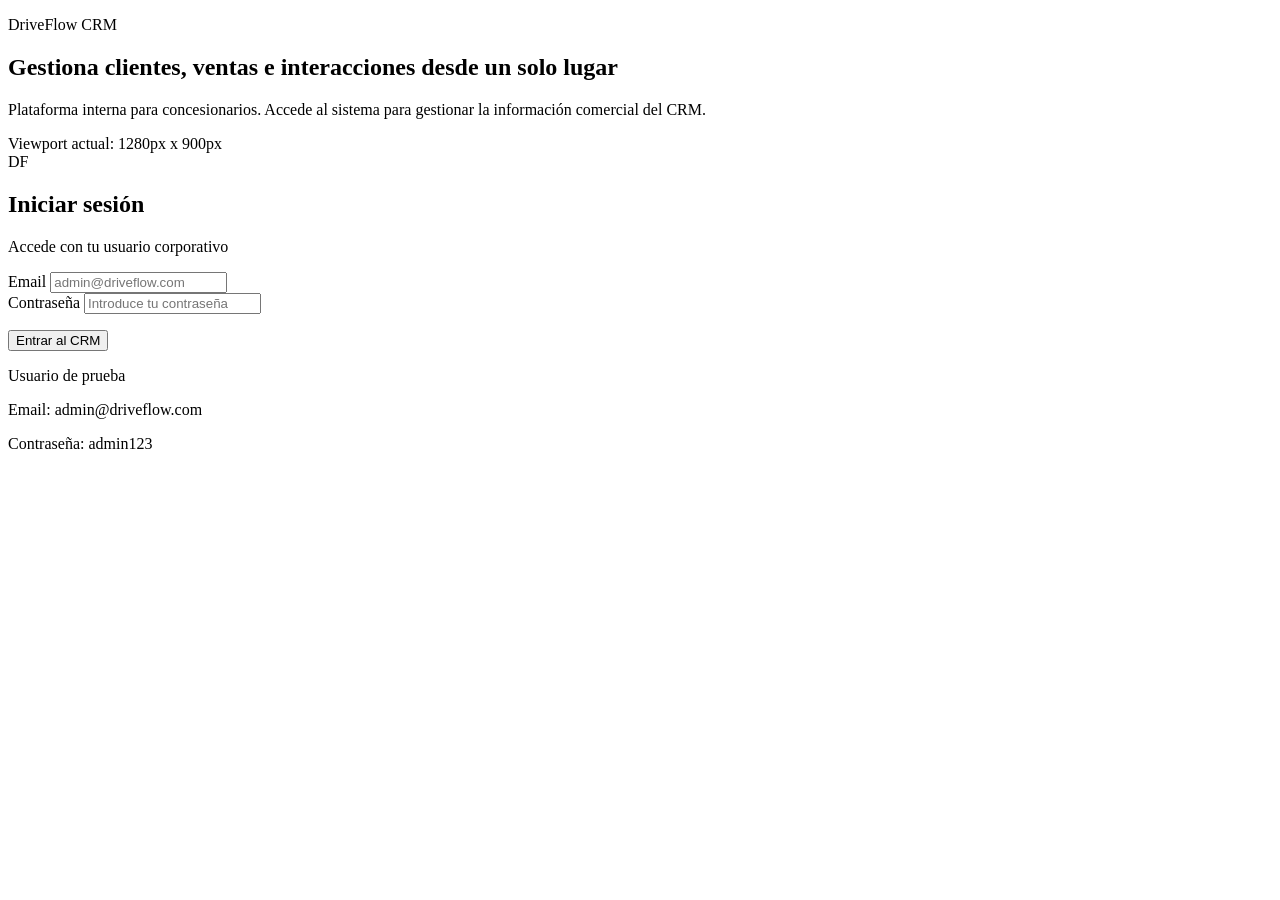
==== commit fbb34635: "Update styles" ====
--- a/Lenguaje de Marcas/dashboard.html
+++ b/Lenguaje de Marcas/dashboard.html
@@ -26,7 +26,7 @@
 
             <span class="sidebar__label">Principal</span>
 
-            <a class="sidebar__link sidebar__link--active" href="./index.html" data-tooltip="Dashboard">
+            <a class="sidebar__link sidebar__link--active" href="./dashboard.html" data-tooltip="Dashboard">
                 <span class="material-symbols-rounded sidebar__icon">dashboard</span>
                 <span class="sidebar__text">Dashboard</span>
             </a>
@@ -37,35 +37,35 @@
             <a class="sidebar__link" href="./paginas/clientes.html" data-tooltip="Clientes">
                 <span class="material-symbols-rounded sidebar__icon">groups</span>
                 <span class="sidebar__text">Clientes</span>
-                <span class="sidebar__badge">25</span>
+                <span id="badge-clientes" class="sidebar__badge">25</span>
             </a>
 
             <a class="sidebar__link" href="./paginas/usuarios.html" data-tooltip="Usuarios">
                 <span class="material-symbols-rounded sidebar__icon">badge</span>
                 <span class="sidebar__text">Usuarios</span>
-                <span class="sidebar__badge">8</span>
+                <span id="badge-usuarios" class="sidebar__badge">8</span>
             </a>
 
-            <a class="sidebar__link" href="./coches.html" data-tooltip="Coches">
+            <a class="sidebar__link" href="./paginas/coches.html" data-tooltip="Coches">
                 <span class="material-symbols-rounded sidebar__icon">directions_car</span>
                 <span class="sidebar__text">Coches</span>
-                <span class="sidebar__badge">56</span>
+                <span id="badge-coches" class="sidebar__badge">56</span>
             </a>
 
             <div class="sidebar__divider"></div>
             <span class="sidebar__label">Comercial</span>
 
-            <a class="sidebar__link" href="./ventas.html" data-tooltip="Ventas">
+            <a class="sidebar__link" href="./paginas/ventas.html" data-tooltip="Ventas">
                 <span class="material-symbols-rounded sidebar__icon">payments</span>
                 <span class="sidebar__text">Ventas</span>
             </a>
 
-            <a class="sidebar__link" href="./detalle-ventas.html" data-tooltip="Detalle ventas">
+            <a class="sidebar__link" href="./paginas/detalle-ventas.html" data-tooltip="Detalle ventas">
                 <span class="material-symbols-rounded sidebar__icon">receipt_long</span>
                 <span class="sidebar__text">Detalle ventas</span>
             </a>
 
-            <a class="sidebar__link" href="/paginas/interacciones-cliente.html" data-tooltip="Interacciones">
+            <a class="sidebar__link" href="./paginas/interacciones-cliente.html" data-tooltip="Interacciones">
                 <span class="material-symbols-rounded sidebar__icon">forum</span>
                 <span class="sidebar__text">Interacciones</span>
             </a>
@@ -94,22 +94,22 @@
 
                 <div class="dash-total__div">
                     <span class="material-symbols-rounded">payments</span>
-                    <h2 class="heading"><span class="text">Total de ventas en el mes: </span> <br> 1.000.000 €</h2>
+                    <h2 class="heading"><span class="text">Total de ventas en el mes: </span> <br> <span id="total-ventas">1.000.000</span> €</h2>
                 </div>
 
                 <div class="dash-total__div">
                     <span class="material-symbols-rounded">badge</span>
-                    <h2 class="heading"><span class="text">Total de usuarios: </span> <br> 25</h2>
+                    <h2 class="heading"><span class="text">Total de usuarios: </span> <br> <span id="total-usuarios">25</span></h2>
                 </div>
 
                 <div class="dash-total__div">
                     <span class="material-symbols-rounded">groups</span>
-                    <h2 class="heading"><span class="text">Total de clientes: </span> <br> 25</h2>
+                    <h2 class="heading"><span class="text">Total de clientes: </span> <br> <span id="total-clientes">25</span></h2>
                 </div>
 
                 <div class="dash-total__div">
                     <span class="material-symbols-rounded">directions_car</span>
-                    <h2 class="heading"><span class="text">Total de coches: </span> <br> 56</h2>
+                    <h2 class="heading"><span class="text">Total de coches: </span> <br> <span id="total-coches">56</span></h2>
                 </div>
 
             </aside>
@@ -120,31 +120,33 @@
 
                     <h1 class="heading">Últimas ventas</h1>
 
-                    <div class="dash-total__innerDiv">
-                        <div class="dash-total__textContainer">
-                            <h2 class="text">2026-02-10</h2>
-                            <h2 class="heading">Alejandro Caamaño</h2>
-                            <h2 class="text">Atendido por: Juan Pérez</h2>
+                    <div id="ultimas-ventas-container">
+                        <div class="dash-total__innerDiv">
+                            <div class="dash-total__textContainer">
+                                <h2 class="text">2026-02-10</h2>
+                                <h2 class="heading">Alejandro Caamaño</h2>
+                                <h2 class="text">Atendido por: Juan Pérez</h2>
+                            </div>
+                            <h1 class="heading">20.000 €</h1>
                         </div>
-                        <h1 class="heading">20.000 €</h1>
-                    </div>
 
-                    <div class="dash-total__innerDiv">
-                        <div class="dash-total__textContainer">
-                            <h2 class="text">2026-02-10</h2>
-                            <h2 class="heading">Alejandro Caamaño</h2>
-                            <h2 class="text">Atendido por: Juan Pérez</h2>
+                        <div class="dash-total__innerDiv">
+                            <div class="dash-total__textContainer">
+                                <h2 class="text">2026-02-10</h2>
+                                <h2 class="heading">Alejandro Caamaño</h2>
+                                <h2 class="text">Atendido por: Juan Pérez</h2>
+                            </div>
+                            <h1 class="heading">20.000 €</h1>
                         </div>
-                        <h1 class="heading">20.000 €</h1>
-                    </div>
 
-                    <div class="dash-total__innerDiv">
-                        <div class="dash-total__textContainer">
-                            <h2 class="text">2026-02-10</h2>
-                            <h2 class="heading">Alejandro Caamaño</h2>
-                            <h2 class="text">Atendido por: Juan Pérez</h2>
+                        <div class="dash-total__innerDiv">
+                            <div class="dash-total__textContainer">
+                                <h2 class="text">2026-02-10</h2>
+                                <h2 class="heading">Alejandro Caamaño</h2>
+                                <h2 class="text">Atendido por: Juan Pérez</h2>
+                            </div>
+                            <h1 class="heading">20.000 €</h1>
                         </div>
-                        <h1 class="heading">20.000 €</h1>
                     </div>
 
                 </div>
@@ -155,7 +157,9 @@
 
     </section>
 
+    <script src="./js/auth.js"></script>
     <script src="./js/barra.js"></script>
+    <script type="module" src="./js/dashboard.js"></script>
 
 </body>
 
--- a/Lenguaje de Marcas/css/styles.css
+++ b/Lenguaje de Marcas/css/styles.css
@@ -214,8 +214,6 @@
     top: 0;
     left: 0;
     width: var(--sidebar-collapsed);
-    height: 100dvh;
-    flex-shrink: 0;
     display: flex;
     flex-direction: column;
     padding: 20px 14px;
@@ -225,7 +223,7 @@
     border-right: 1px solid var(--color-border);
     overflow: hidden;
     transition: width var(--transition);
-    z-index: 100;
+    height: 100vh;
 }
 
 .sidebar:hover,
@@ -518,9 +516,9 @@
     border: 1px solid var(--color-border);
     display: flex;
     flex-direction: column;
-    width: 100%;
-    margin: 25px;
+    width: 95%;
     height: fit-content;
+    margin: 50px;
 }
 
 .table__top {
@@ -875,8 +873,7 @@
     align-items: start;
     justify-content: center;
     width: 100%;
-    height: 600px;
-    margin-top: 125px;
+    margin-top: 15px;
     gap: 50px;
     padding: 50px;
 }
@@ -896,7 +893,6 @@
     justify-content: space-between;
     gap: 15px;
     width: 100%;
-    height: 100%;
 }
 
 .dash-total__innerDiv {
--- a/Lenguaje de Marcas/css/medias.css
+++ b/Lenguaje de Marcas/css/medias.css
@@ -1,1940 +1,783 @@
-@import url('https://fonts.googleapis.com/css2?family=Roboto+Flex:opsz,wght,XOPQ,XTRA,YOPQ,YTDE,YTFI,YTLC,YTUC@8..144,100..1000,96,468,79,-203,738,514,712&display=swap');
-@import url('https://fonts.googleapis.com/css2?family=Material+Symbols+Rounded:opsz,wght,FILL,GRAD@20..48,100..700,0..1,-50..200');
-
-/* #region GLOBAL VARIABLES */
-
-:root {
-    --color-primary: #03182b;
-    --color-secondary: #07233d;
-    --color-tertiary: #0d3154;
-
-    --color-danger: #d8263e;
-    --color-accent: #ff5a6f;
-
-    --color-light: #f4d7dc;
-
-    --color-white: #ffffff;
-    --color-text: #f7f4f5;
-
-    --color-muted: rgba(244, 215, 220, 0.72);
-
-    --color-card: rgba(3, 24, 43, 0.88);
-
-    --color-border: rgba(244, 215, 220, 0.18);
-
-    --font-main: "Roboto Flex", Arial, sans-serif;
-
-    --radius-md: 16px;
-    --radius-lg: 28px;
-
-    --shadow-card: 0 24px 60px rgba(0, 0, 0, 0.35);
-
-    --transition-base: 0.25s ease;
-
-    --gradient-primary:
-        linear-gradient(135deg, var(--color-accent), var(--color-danger));
-
-    --sidebar-collapsed: 80px;
-    --sidebar-expanded: 260px;
-    --transition: 0.5s cubic-bezier(0.4, 0, 0.2, 1);
+/* #region LOGIN */
+
+@media (max-width: 900px) {
+    .log-body {
+        height: auto;
+        min-height: 100vh;
+        overflow: auto;
+    }
+
+    .log-login {
+        min-height: 100vh;
+        height: auto;
+        grid-template-columns: 1fr;
+    }
+
+    .log-login__hero {
+        min-height: 38vh;
+        padding: 32px 24px;
+    }
+
+    .log-login__access {
+        padding: 20px;
+    }
+
+    .log-login__form {
+        padding: 26px;
+    }
+}
+
+@media (max-width: 520px) {
+    .log-login__hero {
+        min-height: auto;
+        padding: 32px 18px;
+    }
+
+    .log-login__title {
+        margin-bottom: 18px;
+    }
+
+    .log-login__description {
+        margin-bottom: 24px;
+        font-size: 0.98rem;
+    }
+
+    .log-login__viewport-box {
+        align-items: flex-start;
+        flex-direction: column;
+    }
+
+    .log-login__access {
+        padding: 18px;
+    }
+
+    .log-login__form {
+        padding: 22px;
+        border-radius: 22px;
+    }
+
+    .log-login__brand {
+        align-items: flex-start;
+        flex-direction: column;
+    }
 }
 
 /* #endregion */
 
-/* #region RESET */
-
-* {
-    box-sizing: border-box;
-}
-
-body {
-    font-family: var(--font-main);
-    color: var(--color-white);
-    min-height: 100vh;
-    margin: 0;
-    padding: 0;
-    background: radial-gradient(circle at top left, var(--color-tertiary), transparent 32%),
-        linear-gradient(135deg, var(--color-primary), var(--color-secondary) 45%, var(--color-tertiary));
-    background-repeat: no-repeat;
-    display: flex;
-    flex-direction: row;
+/* #region CLIENTES RESPONSIVE */
+
+@media (max-width: 1250px) {
+    .cli-clientes {
+        padding: 24px;
+    }
+
+    .cli-clientes__table {
+        min-width: 760px;
+    }
+}
+
+@media (max-width: 900px) {
+    .cli-layout {
+        flex-direction: column;
+    }
+
+    .sidebar {
+        position: relative;
+        width: 100%;
+        height: auto;
+        padding: 14px 18px;
+        border-right: none;
+        border-bottom: 1px solid var(--color-border);
+    }
+
+    .sidebar:hover,
+    .sidebar.expanded {
+        width: 100%;
+    }
+
+    .sidebar__brand {
+        padding: 8px 4px 14px;
+    }
+
+    .sidebar__brand-text,
+    .sidebar__label,
+    .sidebar__text,
+    .sidebar__badge,
+    .sidebar__profile-info {
+        opacity: 1;
+        transform: translateX(0);
+    }
+
+    .sidebar__nav {
+        flex-direction: row;
+        flex-wrap: wrap;
+        gap: 8px;
+        overflow: visible;
+    }
+
+    .sidebar__label,
+    .sidebar__divider {
+        display: none;
+    }
+
+    .sidebar__link {
+        width: auto;
+        min-width: 52px;
+        padding: 10px 12px;
+    }
+
+    .sidebar__text {
+        flex: none;
+    }
+
+    .sidebar__footer {
+        display: none;
+    }
+
+    .cli-page {
+        width: 100%;
+    }
+
+    .cli-clientes {
+        padding: 22px;
+    }
+
+    .cli-clientes__toolbar {
+        align-items: flex-start;
+        flex-direction: column;
+    }
+
+    .cli-clientes__toolbar-actions {
+        width: 100%;
+        align-items: stretch;
+        flex-direction: column;
+    }
+
+    .cli-clientes__search-box {
+        width: 100%;
+    }
+
+    .cli-clientes__toolbar-actions .cli-clientes__button {
+        width: 100%;
+    }
+
+    .cli-clientes__panel {
+        max-width: 100%;
+    }
+
+    .app-footer {
+        padding: 22px;
+    }
+
+    .app-footer__content {
+        align-items: flex-start;
+        flex-direction: column;
+    }
+
+    .app-footer__copy {
+        text-align: left;
+    }
+}
+
+@media (max-width: 760px) {
+    .cli-clientes__table-wrapper {
+        overflow-x: visible;
+    }
+
+    .cli-clientes__table {
+        min-width: 0;
+        width: 100%;
+    }
+
+    .cli-clientes__thead {
+        display: none;
+    }
+
+    .cli-clientes__table,
+    .cli-clientes__tbody,
+    .cli-clientes__row,
+    .cli-clientes__table td {
+        display: block;
+        width: 100%;
+    }
+
+    .cli-clientes__row {
+        margin-bottom: 14px;
+        padding: 14px;
+        border: 1px solid var(--color-border);
+        border-radius: var(--radius-md);
+        background-color: rgba(244, 215, 220, 0.06);
+    }
+
+    .cli-clientes__table td {
+        display: flex;
+        justify-content: space-between;
+        gap: 16px;
+        padding: 10px 0;
+        border-bottom: 1px solid rgba(244, 215, 220, 0.1);
+        text-align: right;
+        font-size: 0.9rem;
+    }
+
+    .cli-clientes__table td:last-child {
+        border-bottom: none;
+        padding-bottom: 0;
+    }
+
+    .cli-clientes__table td::before {
+        content: attr(data-label);
+        color: var(--color-light);
+        font-weight: 800;
+        text-align: left;
+    }
+
+    .cli-clientes__table-actions {
+        width: 100%;
+        justify-content: flex-end;
+        flex-direction: row;
+        flex-wrap: wrap;
+    }
+}
+
+@media (max-width: 650px) {
+    .cli-clientes {
+        padding: 16px;
+        gap: 18px;
+    }
+
+    .cli-clientes__toolbar {
+        padding: 18px;
+    }
+
+    .cli-clientes__panel {
+        padding: 20px;
+        border-radius: 22px;
+    }
+
+    .cli-clientes__panel--hidden {
+        padding-top: 0;
+        padding-bottom: 0;
+    }
+
+    .cli-clientes__actions {
+        flex-direction: column;
+    }
+
+    .cli-clientes__button {
+        width: 100%;
+    }
+
+    .sidebar__nav {
+        gap: 6px;
+    }
+
+    .sidebar__link {
+        padding: 9px 10px;
+    }
+
+    .sidebar__text {
+        font-size: 0.82rem;
+    }
+}
+
+@media (max-width: 480px) {
+    .sidebar {
+        padding: 12px;
+    }
+
+    .sidebar__brand {
+        gap: 10px;
+    }
+
+    .sidebar__nav {
+        flex-direction: column;
+    }
+
+    .sidebar__link {
+        width: 100%;
+    }
+
+    .cli-clientes {
+        padding: 12px;
+    }
+
+    .cli-clientes__toolbar {
+        padding: 16px;
+    }
+
+    .cli-clientes__list-title,
+    .cli-clientes__panel-title {
+        font-size: 1.15rem;
+    }
+
+    .cli-clientes__list-text,
+    .cli-clientes__panel-text {
+        font-size: 0.88rem;
+    }
+
+    .cli-clientes__table td {
+        align-items: flex-start;
+        flex-direction: column;
+        gap: 4px;
+        text-align: left;
+    }
+
+    .cli-clientes__table th,
+    .cli-clientes__table td {
+        padding: 12px;
+        font-size: 0.86rem;
+    }
+
+    .cli-clientes__table-actions {
+        justify-content: flex-start;
+        flex-direction: column;
+    }
+
+    .cli-clientes__icon-button {
+        width: 100%;
+    }
+
+    .app-footer__nav {
+        align-items: flex-start;
+        flex-direction: column;
+        gap: 8px;
+    }
 }
 
 /* #endregion */
 
-/* #region ELEMENTOS COMUNES */
-
-.logo {
-    width: 44px;
-    height: 44px;
-    min-width: 44px;
-    border-radius: 14px;
-    background: var(--gradient-primary);
-    display: grid;
-    place-items: center;
-    font-weight: 900;
-    font-size: 1rem;
-    color: var(--color-primary);
-    letter-spacing: -0.04em;
-}
-
-.title {
-    margin: 0;
-    font-size: 5.8rem;
-    line-height: 0.95;
-    letter-spacing: -0.06em;
-    font-weight: 800;
-}
-
-.text {
-    max-width: 560px;
-    color: var(--color-muted);
-    font-size: 1.08rem;
-    line-height: 1.7;
-    margin: 0;
-}
-
-.subtitle {
-    margin: 0;
-    color: var(--color-white);
-    font-size: 3rem;
-    font-weight: 800;
-}
-
-.heading {
-    margin: 0;
-    color: var(--color-white);
-    font-size: 1.75rem;
-    font-weight: 800;
-}
-
-.headign--align {
-    display: flex;
-    flex-direction: row;
-    align-items: center;
-    justify-content: space-between;
-}
-
-.icon__close {
-    font-size: 1.5rem;
-    color: var(--color-muted);
-    cursor: pointer;
-    transition: 0.5s ease;
-}
-
-.icon__close:hover {
-    color: var(--color-light);
-}
-
-.button {
-    width: 100%;
-    padding: 15px 18px;
-    border: none;
-    border-radius: var(--radius-md);
-    background: linear-gradient(135deg, var(--color-accent), var(--color-danger));
-    color: var(--color-primary);
-    font-family: var(--font-main);
-    font-size: 1rem;
-    font-weight: 800;
-    cursor: pointer;
-    transition: transform var(--transition-base), box-shadow var(--transition-base), background var(--transition-base);
-}
-
-.blur {
-    filter: blur(4px);
-    opacity: 0.5;
-    pointer-events: none;
-    user-select: none;
-}
-
-.input {
-    width: 100%;
-    padding: 13px 15px;
-    border: 1px solid rgba(244, 215, 220, 0.24);
-    border-radius: var(--radius-md);
-    background-color: rgba(255, 255, 255, 0.08);
-    color: var(--color-white);
-    font-family: var(--font-main);
-    font-size: 0.96rem;
-    outline: none;
-}
-
-.input::placeholder {
-    color: var(--color-muted);
-}
-
-input[type=number]::-webkit-outer-spin-button,
-input[type=number]::-webkit-inner-spin-button {
-    -webkit-appearance: none;
-    margin: 0;
-}
-
-select.input {
-    appearance: none;
-    -webkit-appearance: none;
-    background-image: url("data:image/svg+xml,%3Csvg xmlns='http://www.w3.org/2000/svg' width='12' height='12' viewBox='0 0 24 24'%3E%3Cpath fill='%23888' d='M7 10l5 5 5-5z'/%3E%3C/svg%3E");
-    background-repeat: no-repeat;
-    background-position: right 12px center;
-    padding-right: 36px;
-    cursor: pointer;
-}
-
-option {
-    background-color: var(--color-primary);
-    color: var(--color-white);
-}
-
-.creation {
-    display: flex;
-    flex-direction: column;
-    gap: 18px;
-    background-color: color-mix(var(--color-primary), transparent 10%);
-    padding: 30px;
-    border-radius: var(--radius-lg);
-    height: fit-content;
-    position: fixed;
-    top: 50%;
-    left: 50%;
-    transform: translate(-50%, -50%);
-    display: none;
-}
-
-.form {
-    margin-top: 25px;
-    display: flex;
-    flex-direction: column;
-    gap: 18px;
-}
-
-
-/* #region  SIDEBAR */
-
-.sidebar {
-    position: sticky;
-    top: 0;
-    left: 0;
-    width: var(--sidebar-collapsed);
-    height: 100dvh;
-    flex-shrink: 0;
-    display: flex;
-    flex-direction: column;
-    padding: 20px 14px;
-    gap: 6px;
-    background: rgba(3, 24, 43, 0.92);
-    backdrop-filter: blur(20px);
-    border-right: 1px solid var(--color-border);
-    overflow: hidden;
-    transition: width var(--transition);
-    z-index: 100;
-}
-
-.sidebar:hover,
-.sidebar.expanded {
-    width: var(--sidebar-expanded);
-}
-
-.sidebar__brand {
-    display: flex;
-    align-items: center;
-    gap: 14px;
-    padding: 8px 4px 20px;
-    border-bottom: 1px solid var(--color-border);
-    margin-bottom: 8px;
-    overflow: hidden;
-    flex-shrink: 0;
-}
-
-.sidebar__brand-text {
-    display: flex;
-    flex-direction: column;
-    white-space: nowrap;
-    opacity: 0;
-    transform: translateX(-6px);
-    transition: opacity var(--transition), transform var(--transition);
-}
-
-.sidebar__brand-name {
-    font-size: 1rem;
-    font-weight: 800;
-    color: var(--color-white);
-    letter-spacing: -0.03em;
-}
-
-.sidebar__brand-sub {
-    font-size: 0.72rem;
-    font-weight: 500;
-    color: var(--color-muted);
-    text-transform: uppercase;
-    letter-spacing: 0.1em;
-}
-
-.sidebar:hover .sidebar__brand-text,
-.sidebar.expanded .sidebar__brand-text {
-    opacity: 1;
-    transform: translateX(0);
-}
-
-.sidebar__label {
-    font-size: 0.65rem;
-    font-weight: 700;
-    text-transform: uppercase;
-    letter-spacing: 0.12em;
-    color: rgba(244, 215, 220, 0.35);
-    padding: 10px 8px 4px;
-    white-space: nowrap;
-    opacity: 0;
-    transition: opacity var(--transition);
-}
-
-.sidebar:hover .sidebar__label,
-.sidebar.expanded .sidebar__label {
-    opacity: 1;
-}
-
-.sidebar__nav {
-    display: flex;
-    flex-direction: column;
-    gap: 2px;
-    flex: 1;
-    overflow: hidden;
-}
-
-.sidebar__link {
-    position: relative;
-    display: flex;
-    align-items: center;
-    gap: 14px;
-    padding: 11px 10px;
-    border-radius: 14px;
-    color: var(--color-muted);
-    text-decoration: none;
-    overflow: hidden;
-    transition:
-        background-color 0.2s ease,
-        color 0.2s ease,
-        transform 0.18s ease;
-    cursor: pointer;
-    border: none;
-    background: transparent;
-    width: 100%;
-}
-
-.sidebar__link::before {
-    content: '';
-    position: absolute;
-    inset: 0;
-    border-radius: 14px;
-    background: var(--gradient-primary);
-    opacity: 0;
-    transition: opacity 0.22s ease;
-}
-
-.sidebar__link:hover::before {
-    opacity: 0.15;
-}
-
-.sidebar__link:hover {
-    color: var(--color-light);
-    transform: translateX(3px);
-}
-
-.sidebar__link--active::before {
-    opacity: 1 !important;
-}
-
-.sidebar__link--active {
-    color: var(--color-primary) !important;
-    transform: none;
-}
-
-.sidebar__link--active .sidebar__icon,
-.sidebar__link--active .sidebar__text {
-    position: relative;
-    z-index: 1;
-}
-
-.sidebar__link--active .sidebar__badge {
-    background: rgba(3, 24, 43, 0.25);
-    color: var(--color-primary);
-}
-
-
-.sidebar__link .ripple {
-    position: absolute;
-    border-radius: 50%;
-    background: rgba(255, 255, 255, 0.25);
-    transform: scale(0);
-    animation: ripple 0.5s ease-out;
-    pointer-events: none;
-}
-
-@keyframes ripple {
-    to {
-        transform: scale(4);
-        opacity: 0;
-    }
-}
-
-.sidebar__icon {
-    font-size: 1.35rem;
-    min-width: 24px;
-    display: grid;
-    place-items: center;
-    position: relative;
-    z-index: 1;
-    transition: transform 0.2s ease;
-}
-
-.sidebar__link:hover .sidebar__icon {
-    transform: scale(1.1);
-}
-
-.sidebar__link--active .sidebar__icon {
-    transform: none;
-}
-
-.sidebar__text {
-    font-size: 0.9rem;
-    font-weight: 650;
-    white-space: nowrap;
-    opacity: 0;
-    transform: translateX(-8px);
-    transition:
-        opacity var(--transition),
-        transform var(--transition);
-    position: relative;
-    z-index: 1;
-    flex: 1;
-}
-
-.sidebar:hover .sidebar__text,
-.sidebar.expanded .sidebar__text {
-    opacity: 1;
-    transform: translateX(0);
-}
-
-.sidebar__badge {
-    font-size: 0.68rem;
-    font-weight: 800;
-    background: var(--gradient-primary);
-    color: var(--color-primary);
-    min-width: 20px;
-    height: 20px;
-    border-radius: 999px;
-    display: flex;
-    align-items: center;
-    justify-content: center;
-    padding: 0 5px;
-    position: relative;
-    z-index: 1;
-    opacity: 0;
-    transform: scale(0.7);
-    transition:
-        opacity var(--transition),
-        transform var(--transition);
-}
-
-.sidebar:hover .sidebar__badge,
-.sidebar.expanded .sidebar__badge {
-    opacity: 1;
-    transform: scale(1);
-}
-
-.sidebar__divider {
-    height: 1px;
-    background: var(--color-border);
-    margin: 8px 4px;
-    flex-shrink: 0;
-}
-
-.sidebar__footer {
-    border-top: 1px solid var(--color-border);
-    padding-top: 14px;
-    flex-shrink: 0;
-    overflow: hidden;
-}
-
-.sidebar__profile {
-    display: flex;
-    align-items: center;
-    gap: 12px;
-    padding: 8px 6px;
-    border-radius: 14px;
-    cursor: pointer;
-    transition: background 0.2s;
-}
-
-.sidebar__profile:hover {
-    background: rgba(244, 215, 220, 0.06);
-}
-
-.sidebar__avatar {
-    width: 36px;
-    height: 36px;
-    min-width: 36px;
-    border-radius: 50%;
-    background: var(--gradient-primary);
-    display: grid;
-    place-items: center;
-    font-size: 0.8rem;
-    font-weight: 800;
-    color: var(--color-primary);
-}
-
-.sidebar__profile-info {
-    white-space: nowrap;
-    opacity: 0;
-    transform: translateX(-6px);
-    transition: opacity var(--transition), transform var(--transition);
-}
-
-.sidebar:hover .sidebar__profile-info,
-.sidebar.expanded .sidebar__profile-info {
-    opacity: 1;
-    transform: translateX(0);
-}
-
-.sidebar__profile-name {
-    font-size: 0.85rem;
-    font-weight: 700;
-    color: var(--color-white);
-}
-
-.sidebar__profile-role {
-    font-size: 0.72rem;
-    color: var(--color-muted);
-}
-
-
+/* #region USUARIOS RESPONSIVE */
+
+@media (max-width: 1250px) {
+    .usu-usuarios {
+        padding: 24px;
+    }
+
+    .usu-usuarios__table {
+        min-width: 760px;
+    }
+}
+
+@media (max-width: 900px) {
+    .usu-layout {
+        flex-direction: column;
+    }
+
+    .usu-page {
+        width: 100%;
+    }
+
+    .usu-usuarios {
+        padding: 22px;
+    }
+
+    .usu-usuarios__toolbar {
+        align-items: flex-start;
+        flex-direction: column;
+    }
+
+    .usu-usuarios__toolbar-actions {
+        width: 100%;
+        align-items: stretch;
+        flex-direction: column;
+    }
+
+    .usu-usuarios__search-box {
+        width: 100%;
+    }
+
+    .usu-usuarios__toolbar-actions .usu-usuarios__button {
+        width: 100%;
+    }
+
+    .usu-usuarios__panel {
+        max-width: 100%;
+    }
+}
+
+@media (max-width: 760px) {
+    .usu-usuarios__table-wrapper {
+        overflow-x: visible;
+    }
+
+    .usu-usuarios__table {
+        min-width: 0;
+        width: 100%;
+    }
+
+    .usu-usuarios__thead {
+        display: none;
+    }
+
+    .usu-usuarios__table,
+    .usu-usuarios__tbody,
+    .usu-usuarios__row,
+    .usu-usuarios__table td {
+        display: block;
+        width: 100%;
+    }
+
+    .usu-usuarios__row {
+        margin-bottom: 14px;
+        padding: 14px;
+        border: 1px solid var(--color-border);
+        border-radius: var(--radius-md);
+        background-color: rgba(244, 215, 220, 0.06);
+    }
+
+    .usu-usuarios__table td {
+        display: flex;
+        justify-content: space-between;
+        gap: 16px;
+        padding: 10px 0;
+        border-bottom: 1px solid rgba(244, 215, 220, 0.1);
+        text-align: right;
+        font-size: 0.9rem;
+    }
+
+    .usu-usuarios__table td:last-child {
+        border-bottom: none;
+        padding-bottom: 0;
+    }
+
+    .usu-usuarios__table td::before {
+        content: attr(data-label);
+        color: var(--color-light);
+        font-weight: 800;
+        text-align: left;
+    }
+
+    .usu-usuarios__table-actions {
+        width: 100%;
+        justify-content: flex-end;
+        flex-direction: row;
+        flex-wrap: wrap;
+    }
+}
+
+@media (max-width: 650px) {
+    .usu-usuarios {
+        padding: 16px;
+        gap: 18px;
+    }
+
+    .usu-usuarios__toolbar {
+        padding: 18px;
+    }
+
+    .usu-usuarios__panel {
+        padding: 20px;
+        border-radius: 22px;
+    }
+
+    .usu-usuarios__panel--hidden {
+        padding-top: 0;
+        padding-bottom: 0;
+    }
+
+    .usu-usuarios__actions {
+        flex-direction: column;
+    }
+
+    .usu-usuarios__button {
+        width: 100%;
+    }
+}
+
+@media (max-width: 480px) {
+    .usu-usuarios {
+        padding: 12px;
+    }
+
+    .usu-usuarios__toolbar {
+        padding: 16px;
+    }
+
+    .usu-usuarios__list-title,
+    .usu-usuarios__panel-title {
+        font-size: 1.15rem;
+    }
+
+    .usu-usuarios__list-text,
+    .usu-usuarios__panel-text {
+        font-size: 0.88rem;
+    }
+
+    .usu-usuarios__table td {
+        align-items: flex-start;
+        flex-direction: column;
+        gap: 4px;
+        text-align: left;
+    }
+
+    .usu-usuarios__table-actions {
+        justify-content: flex-start;
+        flex-direction: column;
+    }
+
+    .usu-usuarios__icon-button {
+        width: 100%;
+    }
+}
 
 /* #endregion */
 
-/* #region  TABLE */
-
-.table {
-    background-color: color-mix(var(--color-primary), transparent 50%);
-    border-radius: var(--radius-lg);
-    box-shadow: var(--shadow-card);
-    border: 1px solid var(--color-border);
-    display: flex;
-    flex-direction: column;
-    width: 100%;
-    margin: 25px;
-    height: fit-content;
-}
-
-.table__top {
-    display: flex;
-    flex-direction: row;
-    justify-content: space-between;
-    align-items: center;
-    padding: 30px 30px 0 30px;
-    margin-bottom: 35px;
-}
-
-.table__interaction {
-    display: flex;
-    gap: 15px;
-    flex-direction: row;
-    height: 50px;
-}
-
-.table__text {
-    display: flex;
-    gap: 10px;
-    flex-direction: column;
-}
-
-.table__attributes {
-    display: grid;
-    background: color-mix(var(--color-light), transparent 90%);
-    padding: 0 30px;
-    border-top: 1px solid var(--color-border);
-    gap: 0;
-}
-
-.table__attributesText {
-    font-size: 0.95rem;
-    color: var(--color-text);
-    margin: 8px 0;
-    display: flex;
-    justify-content: space-between;
-    align-items: center;
-    border-bottom: 1px solid rgba(244, 215, 220, 0.1);
-    padding-bottom: 8px;
-}
-
-.table__attributesText strong {
-    color: var(--color-light);
-    font-weight: 700;
-}
-
-.table__dataBox {
-    display: grid;
-    grid-template-columns: repeat(auto-fill, minmax(280px, 1fr));
-    gap: 24px;
-    padding: 30px;
-}
-
-.table__dataItem {
-    display: flex;
-    flex-direction: column;
-    color: var(--color-white);
-    font-family: var(--font-main);
-    font-size: 0.96rem;
-    padding: 24px;
-    background: rgba(244, 215, 220, 0.05);
-    border: 1px solid var(--color-border);
-    border-radius: var(--radius-lg);
-    transition: transform var(--transition-base), background-color var(--transition-base);
-}
-
-.table__dataItem:hover {
-    background: rgba(244, 215, 220, 0.08);
-    transform: translateY(-5px);
-}
-
-.table__actions {
-    display: flex;
-    flex-direction: row;
-    gap: 12px;
-    margin-top: auto;
-    padding-top: 20px;
-}
-
-.table__actions .button,
-.table__actions .input {
-    flex: 1;
-    width: auto;
-    padding: 10px;
-    font-size: 0.85rem;
-    height: auto;
-    cursor: pointer;
+/* #region INTERACCIONES RESPONSIVE */
+
+@media (max-width: 1250px) {
+    .int-interacciones {
+        padding: 24px;
+    }
+
+    .int-interacciones__table {
+        min-width: 980px;
+    }
+}
+
+@media (max-width: 900px) {
+    .int-layout {
+        flex-direction: column;
+    }
+
+    .int-page {
+        width: 100%;
+    }
+
+    .int-interacciones {
+        padding: 22px;
+    }
+
+    .int-interacciones__calendar-header,
+    .int-interacciones__toolbar {
+        align-items: flex-start;
+        flex-direction: column;
+    }
+
+    .int-interacciones__calendar-actions,
+    .int-interacciones__toolbar-actions {
+        width: 100%;
+        align-items: stretch;
+        flex-direction: column;
+    }
+
+    .int-interacciones__month-title {
+        min-width: 0;
+        text-align: left;
+    }
+
+    .int-interacciones__search-box {
+        width: 100%;
+    }
+
+    .int-interacciones__toolbar-actions .int-interacciones__button {
+        width: 100%;
+    }
+
+    .int-interacciones__panel {
+        max-width: 100%;
+    }
+
+    .int-interacciones__calendar-day {
+        min-height: 92px;
+    }
+}
+
+@media (max-width: 760px) {
+
+    .int-interacciones__calendar-weekdays,
+    .int-interacciones__calendar-grid {
+        gap: 6px;
+    }
+
+    .int-interacciones__calendar-weekdays {
+        padding: 14px 16px 0;
+    }
+
+    .int-interacciones__calendar-grid {
+        padding: 14px 16px 18px;
+    }
+
+    .int-interacciones__calendar-day {
+        min-height: 76px;
+        padding: 8px;
+        border-radius: 12px;
+    }
+
+    .int-interacciones__calendar-event {
+        padding: 5px 6px;
+        font-size: 0.68rem;
+    }
+
+    .int-interacciones__table-wrapper {
+        overflow-x: visible;
+    }
+
+    .int-interacciones__table {
+        min-width: 0;
+        width: 100%;
+    }
+
+    .int-interacciones__thead {
+        display: none;
+    }
+
+    .int-interacciones__table,
+    .int-interacciones__tbody,
+    .int-interacciones__row,
+    .int-interacciones__table td {
+        display: block;
+        width: 100%;
+    }
+
+    .int-interacciones__row {
+        margin-bottom: 14px;
+        padding: 14px;
+        border: 1px solid var(--color-border);
+        border-radius: var(--radius-md);
+        background-color: rgba(244, 215, 220, 0.06);
+    }
+
+    .int-interacciones__table td {
+        display: flex;
+        justify-content: space-between;
+        gap: 16px;
+        padding: 10px 0;
+        border-bottom: 1px solid rgba(244, 215, 220, 0.1);
+        text-align: right;
+        font-size: 0.9rem;
+    }
+
+    .int-interacciones__table td:last-child {
+        border-bottom: none;
+        padding-bottom: 0;
+    }
+
+    .int-interacciones__table td::before {
+        content: attr(data-label);
+        color: var(--color-light);
+        font-weight: 800;
+        text-align: left;
+    }
+
+    .int-interacciones__table-actions {
+        width: 100%;
+        justify-content: flex-end;
+        flex-direction: row;
+        flex-wrap: wrap;
+    }
+
+    .int-interacciones__form-grid {
+        grid-template-columns: 1fr;
+    }
+}
+
+@media (max-width: 650px) {
+    .int-interacciones {
+        padding: 16px;
+        gap: 18px;
+    }
+
+    .int-interacciones__calendar-header,
+    .int-interacciones__toolbar {
+        padding: 18px;
+    }
+
+    .int-interacciones__panel {
+        padding: 20px;
+        border-radius: 22px;
+    }
+
+    .int-interacciones__panel--hidden {
+        padding-top: 0;
+        padding-bottom: 0;
+    }
+
+    .int-interacciones__actions {
+        flex-direction: column;
+    }
+
+    .int-interacciones__button {
+        width: 100%;
+    }
+}
+
+@media (max-width: 480px) {
+    .int-interacciones {
+        padding: 12px;
+    }
+
+    .int-interacciones__calendar-weekdays {
+        display: none;
+    }
+
+    .int-interacciones__calendar-grid {
+        grid-template-columns: 1fr;
+    }
+
+    .int-interacciones__calendar-day--empty {
+        display: none;
+    }
+
+    .int-interacciones__calendar-day {
+        min-height: auto;
+    }
+
+    .int-interacciones__calendar-header,
+    .int-interacciones__toolbar {
+        padding: 16px;
+    }
+
+    .int-interacciones__title,
+    .int-interacciones__panel-title {
+        font-size: 1.15rem;
+    }
+
+    .int-interacciones__text,
+    .int-interacciones__panel-text {
+        font-size: 0.88rem;
+    }
+
+    .int-interacciones__table td {
+        align-items: flex-start;
+        flex-direction: column;
+        gap: 4px;
+        text-align: left;
+    }
+
+    .int-interacciones__table-actions {
+        justify-content: flex-start;
+        flex-direction: column;
+    }
+
+    .int-interacciones__icon-button {
+        width: 100%;
+    }
 }
 
 /* #endregion */
 
-/* #endregion */
-
-/* #region LOGIN */
-
-.log-body {
-    height: 100vh;
-    overflow: hidden;
-    font-family: var(--font-main);
-    background:
-        radial-gradient(circle at top left, rgba(255, 90, 111, 0.25), transparent 32%),
-        linear-gradient(135deg, var(--color-primary), var(--color-secondary) 45%, var(--color-tertiary));
-    color: var(--color-text);
-}
-
-.log-login {
-    height: 100vh;
-    display: grid;
-    grid-template-columns: 1.1fr 0.9fr;
-}
-
-.log-login__hero {
-    position: relative;
-    display: flex;
-    align-items: center;
-    padding: 48px;
-    overflow: hidden;
-}
-
-.log-login__hero::before {
-    content: "";
-    position: absolute;
-    inset: 0;
-    background:
-        linear-gradient(90deg, rgba(3, 24, 43, 0.9), rgba(13, 49, 84, 0.5)),
-        url("https://images.unsplash.com/photo-1500530855697-b586d89ba3ee?auto=format&fit=crop&w=1400&q=80");
-    background-size: cover;
-    background-position: center;
-    opacity: 0.52;
-}
-
-.log-login__hero::after {
-    content: "";
-    position: absolute;
-    width: 420px;
-    height: 420px;
-    border-radius: 50%;
-    background: rgba(255, 90, 111, 0.18);
-    bottom: -160px;
-    left: -80px;
-    filter: blur(6px);
-}
-
-.log-login__hero-content {
-    position: relative;
-    z-index: 1;
-    max-width: 680px;
-}
-
-.log-login__subtitle {
-    display: inline-flex;
-    padding: 8px 14px;
-    margin-bottom: 36px;
-    border: 1px solid var(--color-border);
-    border-radius: 999px;
-    color: var(--color-light);
-    background-color: rgba(244, 215, 220, 0.08);
-    font-size: 0.9rem;
-    font-weight: 700;
-    letter-spacing: 0.08em;
-    text-transform: uppercase;
-}
-
-.log-login__title {
-    margin: 0 0 24px;
-    color: var(--color-white);
-    font-size: clamp(2.4rem, 6vw, 5.8rem);
-    line-height: 1.05;
-    letter-spacing: -0.06em;
-    font-weight: 800;
-}
-
-.log-login__text {
-    max-width: 560px;
-    margin: 0 0 5px;
-    color: var(--color-muted);
-    font-size: 1.08rem;
-    line-height: 1.7;
-}
-
-.log-login__viewport-box {
-    display: inline-flex;
-    gap: 10px;
-    align-items: center;
-    margin-top: 4px;
-    padding: 12px 16px;
-    border: 1px solid var(--color-border);
-    border-radius: var(--radius-md);
-    background-color: rgba(3, 24, 43, 0.42);
-    backdrop-filter: blur(12px);
-}
-
-.log-login__viewport-label {
-    color: var(--color-muted);
-    font-size: 0.9rem;
-}
-
-.log-login__viewport-value {
-    color: var(--color-accent);
-    font-weight: 700;
-    font-size: 0.95rem;
-}
-
-.log-login__access {
-    display: flex;
-    align-items: center;
-    justify-content: center;
-    padding: 24px;
-}
-
-.log-login__form {
-    width: min(100%, 440px);
-    padding: 30px;
-    border: 1px solid var(--color-border);
-    border-radius: var(--radius-lg);
-    background-color: color-mix(var(--color-primary), transparent 50%);
-    box-shadow: var(--shadow-card);
-    backdrop-filter: blur(18px);
-}
-
-.log-login__brand {
-    display: flex;
-    gap: 16px;
-    align-items: center;
-    margin-bottom: 28px;
-}
-
-.log-login__logo {
-    width: 54px;
-    height: 54px;
-    display: grid;
-    place-items: center;
-    border-radius: 18px;
-    background: var(--gradient-primary);
-    color: var(--color-white);
-    font-weight: 800;
-    font-size: 1.1rem;
-}
-
-.log-login__form-title {
-    margin: 0 0 4px;
-    color: var(--color-white);
-    font-size: 1.75rem;
-    font-weight: 800;
-}
-
-.log-login__form-subtitle {
-    margin: 0;
-    color: var(--color-muted);
-    font-size: 0.95rem;
-    line-height: 1.4;
-}
-
-.log-login__group {
-    margin-bottom: 18px;
-}
-
-.log-login__label {
-    display: block;
-    margin-bottom: 8px;
-    color: var(--color-light);
-    font-size: 0.92rem;
-    font-weight: 650;
-}
-
-.log-login__input {
-    width: 100%;
-    padding: 14px 16px;
-    border: 1px solid rgba(244, 215, 220, 0.28);
-    border-radius: var(--radius-md);
-    background-color: rgba(255, 255, 255, 0.08);
-    color: var(--color-white);
-    font-family: var(--font-main);
-    font-size: 1rem;
-    outline: none;
-    transition: border-color var(--transition-base), background-color var(--transition-base), transform var(--transition-base);
-}
-
-.log-login__input::placeholder {
-    color: rgba(244, 215, 220, 0.45);
-}
-
-.log-login__input:focus {
-    border-color: var(--color-accent);
-    background-color: rgba(255, 255, 255, 0.12);
-    transform: translateY(-1px);
-}
-
-.log-login__error {
-    min-height: 22px;
-    margin: 0 0 14px;
-    color: #ffd2d2;
-    font-size: 0.92rem;
-    font-weight: 650;
-}
-
-.log-login__button {
-    width: 100%;
-    padding: 15px 18px;
-    border: none;
-    border-radius: var(--radius-md);
-    background: var(--gradient-primary);
-    color: var(--color-white);
-    font-family: var(--font-main);
-    font-size: 1rem;
-    font-weight: 800;
-    cursor: pointer;
-    transition: transform var(--transition-base), box-shadow var(--transition-base), background var(--transition-base);
-}
-
-.log-login__button:hover {
-    transform: translateY(-2px);
-    box-shadow: inset 0 0 0 2px rgba(244, 215, 220, 0.35);
-    background: linear-gradient(135deg, var(--color-danger), var(--color-accent));
-}
-
-.log-login__button:active {
-    transform: translateY(0);
-    box-shadow: inset 0 0 0 2px rgba(244, 215, 220, 0.45);
-}
-
-.log-login__demo {
-    margin-top: 22px;
-    padding: 14px 16px;
-    border-radius: var(--radius-md);
-    background-color: rgba(244, 215, 220, 0.08);
-    border: 1px solid rgba(244, 215, 220, 0.18);
-}
-
-.log-login__demo-title {
-    margin: 0 0 8px;
-    color: var(--color-light);
-    font-weight: 800;
-}
-
-.log-login__demo-text {
-    margin: 0;
-    color: var(--color-muted);
-    font-size: 0.92rem;
-    line-height: 1.6;
-}
-
-/* #endregion */
-
-/* #region  DASHBOARD */
-
-.dash-total {
-    display: flex;
-    flex-direction: column;
-    align-items: start;
-    justify-content: center;
-    width: 100%;
-    height: 600px;
-    margin-top: 125px;
-    gap: 50px;
-    padding: 50px;
-}
-
-.dash-total__div {
-    text-align: start !important;
-    padding: 30px;
-    border: 1px solid var(--color-border);
-    border-radius: var(--radius-lg);
-    background-color: color-mix(var(--color-primary), transparent 50%);
-    box-shadow: var(--shadow-card);
-    backdrop-filter: blur(18px);
-    text-align: center;
-    display: flex;
-    flex-direction: column;
-    align-items: start;
-    justify-content: space-between;
-    gap: 15px;
-    width: 100%;
-    height: 100%;
-}
-
-.dash-total__innerDiv {
-    display: flex;
-    align-items: center;
-    gap: 12px;
-    flex-direction: row;
-    border: 1px solid var(--color-border);
-    background-color: color-mix(rgba(0, 0, 0, 0.295), transparent 30%);
-    border-radius: var(--radius-lg);
-    padding: 30px;
-    justify-content: space-between;
-    width: 100%;
-}
-
-.subtitle--dash {
-    font-size: 3rem;
-}
-
-.dash-total__left {
-    display: flex;
-    flex-direction: column;
-    gap: 15px;
-    margin-right: 15px;
-    height: 100%;
-}
-
-.dash-total__right {
-    display: flex;
-    width: 80%;
-    height: 100%;
-}
-
-.dash-total__container {
-    display: flex;
-    align-items: center;
-    justify-content: center;
-    flex-direction: row;
-    width: 100%;
-    margin-left: -25px;
-}
-
-
-/* #endregion */
-
-/* #region CLIENTES */
-
-.cli-body {
-    min-height: 100vh;
-    display: flex;
-    flex-direction: column;
-    font-family: var(--font-main);
-    background:
-        radial-gradient(circle at top left, rgba(255, 90, 111, 0.18), transparent 30%),
-        linear-gradient(135deg, var(--color-primary), var(--color-secondary) 48%, var(--color-tertiary));
-    color: var(--color-text);
-}
-
-.cli-layout {
-    display: flex;
-    flex: 1;
-    min-width: 0;
-}
-
-.cli-page {
-    flex: 1;
-    min-width: 0;
-}
-
-.cli-clientes {
-    display: grid;
-    grid-template-columns: 1fr;
-    gap: 24px;
-    padding: 28px 36px;
-    min-width: 0;
-}
-
-.app-footer {
-    width: 100%;
-    padding: 22px 36px;
-    border-top: 1px solid var(--color-border);
-    background-color: rgba(3, 24, 43, 0.82);
-    backdrop-filter: blur(16px);
-}
-
-.cli-clientes__panel,
-.cli-clientes__list-section {
-    border: 1px solid var(--color-border);
-    border-radius: var(--radius-lg);
-    background-color: rgba(3, 24, 43, 0.76);
-    box-shadow: var(--shadow-card);
-    backdrop-filter: blur(16px);
-}
-
-.cli-clientes__panel-header {
-    margin-bottom: 24px;
-}
-
-.cli-clientes__panel-title,
-.cli-clientes__list-title {
-    margin-bottom: 6px;
-    color: var(--color-white);
-    font-size: 1.35rem;
-    font-weight: 850;
-}
-
-.cli-clientes__panel-text,
-.cli-clientes__list-text {
-    color: var(--color-muted);
-    font-size: 0.95rem;
-    line-height: 1.5;
-}
-
-.cli-clientes__group {
-    margin-bottom: 18px;
-}
-
-.cli-clientes__label {
-    display: block;
-    margin-bottom: 8px;
-    color: var(--color-light);
-    font-size: 0.9rem;
-    font-weight: 700;
-}
-
-.cli-clientes__input,
-.cli-clientes__search {
-    width: 100%;
-    padding: 13px 15px;
-    border: 1px solid rgba(244, 215, 220, 0.24);
-    border-radius: var(--radius-md);
-    background-color: rgba(255, 255, 255, 0.08);
-    color: var(--color-white);
-    font-family: var(--font-main);
-    font-size: 0.96rem;
-    outline: none;
-}
-
-.cli-clientes__input::placeholder,
-.cli-clientes__search::placeholder {
-    color: rgba(244, 215, 220, 0.44);
-}
-
-.cli-clientes__input:focus,
-.cli-clientes__search:focus {
-    border-color: var(--color-accent);
-    background-color: rgba(255, 255, 255, 0.12);
-}
-
-.cli-clientes__message {
-    min-height: 22px;
-    margin-bottom: 16px;
-    font-size: 0.9rem;
-    font-weight: 700;
-}
-
-.cli-clientes__message--success {
-    color: #b7ffcf;
-}
-
-.cli-clientes__message--error {
-    color: #ffd2d2;
-}
-
-.cli-clientes__message--info {
-    color: var(--color-light);
-}
-
-.cli-clientes__actions {
-    display: flex;
-    gap: 12px;
-}
-
-.cli-clientes__button {
-    flex: 1;
-    padding: 13px 16px;
-    border-radius: var(--radius-md);
-    font-family: var(--font-main);
-    font-weight: 800;
-    cursor: pointer;
-    transition: transform var(--transition-base), background-color var(--transition-base);
-}
-
-.cli-clientes__button--primary {
-    border: none;
-    background: var(--gradient-primary);
-    color: var(--color-white);
-}
-
-.cli-clientes__button--secondary {
-    border: 1px solid var(--color-border);
-    background-color: transparent;
-    color: var(--color-light);
-}
-
-.cli-clientes__button:hover {
-    transform: translateY(-2px);
-}
-
-.cli-clientes__list-section {
-    min-width: 0;
-    overflow: hidden;
-}
-
-.cli-clientes__toolbar {
-    display: flex;
-    align-items: center;
-    justify-content: space-between;
-    gap: 18px;
-    padding: 24px;
-    border-bottom: 1px solid var(--color-border);
-}
-
-.cli-clientes__search-box {
-    width: min(100%, 320px);
-}
-
-.cli-clientes__table-wrapper {
-    width: 100%;
-    overflow-x: auto;
-}
-
-.cli-clientes__table {
-    width: 100%;
-    border-collapse: collapse;
-    min-width: 820px;
-}
-
-.cli-clientes__thead {
-    background-color: rgba(244, 215, 220, 0.08);
-}
-
-.cli-clientes__table th,
-.cli-clientes__table td {
-    padding: 16px;
-    border-bottom: 1px solid rgba(244, 215, 220, 0.12);
-    text-align: left;
-    font-size: 0.94rem;
-}
-
-.cli-clientes__table th {
-    color: var(--color-light);
-    font-weight: 850;
-}
-
-.cli-clientes__table td {
-    color: var(--color-text);
-}
-
-.cli-clientes__row:hover {
-    background-color: rgba(244, 215, 220, 0.05);
-}
-
-.cli-clientes__table-actions {
-    display: flex;
-    gap: 8px;
-}
-
-.cli-clientes__icon-button {
-    padding: 8px 10px;
-    border-radius: 999px;
-    border: 1px solid var(--color-border);
-    font-family: var(--font-main);
-    font-size: 0.82rem;
-    font-weight: 800;
-    cursor: pointer;
-}
-
-.cli-clientes__icon-button--edit {
-    background-color: rgba(255, 90, 111, 0.16);
-    color: var(--color-light);
-}
-
-.cli-clientes__icon-button--delete {
-    background-color: rgba(216, 38, 62, 0.18);
-    color: #ffd2d2;
-}
-
-.cli-clientes__empty {
-    text-align: center;
-    color: var(--color-muted);
-}
-
-.cli-clientes__toolbar-actions {
-    display: flex;
-    align-items: center;
-    gap: 14px;
-}
-
-.cli-clientes__toolbar-actions .cli-clientes__button {
-    flex: none;
-    width: auto;
-    white-space: nowrap;
-}
-
-.cli-clientes__panel {
-    max-width: 760px;
-    width: 100%;
-    padding: 26px;
-    margin: 0 auto;
-    overflow: hidden;
-    transition:
-        opacity var(--transition-base),
-        transform var(--transition-base),
-        max-height var(--transition-base),
-        padding var(--transition-base),
-        border-width var(--transition-base);
-}
-
-.cli-clientes__panel--hidden {
-    max-height: 0;
-    opacity: 0;
-    transform: translateY(-12px);
-    padding-top: 0;
-    padding-bottom: 0;
-    border-width: 0;
-    pointer-events: none;
-}
-
-.cli-clientes__panel:not(.cli-clientes__panel--hidden) {
-    max-height: 700px;
-    opacity: 1;
-    transform: translateY(0);
-}
-
-/* #endregion */
-
-/* #region USUARIOS */
-
-.usu-body {
-    min-height: 100vh;
-    display: flex;
-    flex-direction: column;
-    font-family: var(--font-main);
-    background:
-        radial-gradient(circle at top left, rgba(255, 90, 111, 0.18), transparent 30%),
-        linear-gradient(135deg, var(--color-primary), var(--color-secondary) 48%, var(--color-tertiary));
-    color: var(--color-text);
-}
-
-.usu-layout {
-    display: flex;
-    flex: 1;
-    min-width: 0;
-}
-
-.usu-page {
-    flex: 1;
-    min-width: 0;
-}
-
-.usu-usuarios {
-    display: grid;
-    grid-template-columns: 1fr;
-    gap: 24px;
-    padding: 28px 36px;
-    min-width: 0;
-}
-
-.usu-usuarios__panel,
-.usu-usuarios__list-section {
-    border: 1px solid var(--color-border);
-    border-radius: var(--radius-lg);
-    background-color: rgba(3, 24, 43, 0.76);
-    box-shadow: var(--shadow-card);
-    backdrop-filter: blur(16px);
-}
-
-.usu-usuarios__panel {
-    max-width: 760px;
-    width: 100%;
-    padding: 26px;
-    margin: 0 auto;
-    overflow: hidden;
-    transition:
-        opacity var(--transition-base),
-        transform var(--transition-base),
-        max-height var(--transition-base),
-        padding var(--transition-base),
-        border-width var(--transition-base);
-}
-
-.usu-usuarios__panel--hidden {
-    max-height: 0;
-    opacity: 0;
-    transform: translateY(-12px);
-    padding-top: 0;
-    padding-bottom: 0;
-    border-width: 0;
-    pointer-events: none;
-}
-
-.usu-usuarios__panel:not(.usu-usuarios__panel--hidden) {
-    max-height: 760px;
-    opacity: 1;
-    transform: translateY(0);
-}
-
-.usu-usuarios__panel-header {
-    margin-bottom: 24px;
-}
-
-.usu-usuarios__panel-title,
-.usu-usuarios__list-title {
-    margin-bottom: 6px;
-    color: var(--color-white);
-    font-size: 1.35rem;
-    font-weight: 850;
-}
-
-.usu-usuarios__panel-text,
-.usu-usuarios__list-text {
-    color: var(--color-muted);
-    font-size: 0.95rem;
-    line-height: 1.5;
-}
-
-.usu-usuarios__toolbar {
-    display: flex;
-    align-items: center;
-    justify-content: space-between;
-    gap: 18px;
-    padding: 24px;
-    border-bottom: 1px solid var(--color-border);
-}
-
-.usu-usuarios__toolbar-actions {
-    display: flex;
-    align-items: center;
-    gap: 14px;
-}
-
-.usu-usuarios__toolbar-actions .usu-usuarios__button {
-    flex: none;
-    width: auto;
-    white-space: nowrap;
-}
-
-.usu-usuarios__search-box {
-    width: min(100%, 320px);
-}
-
-.usu-usuarios__group {
-    margin-bottom: 18px;
-}
-
-.usu-usuarios__label {
-    display: block;
-    margin-bottom: 8px;
-    color: var(--color-light);
-    font-size: 0.9rem;
-    font-weight: 700;
-}
-
-.usu-usuarios__input,
-.usu-usuarios__search {
-    width: 100%;
-    padding: 13px 15px;
-    border: 1px solid rgba(244, 215, 220, 0.24);
-    border-radius: var(--radius-md);
-    background-color: rgba(255, 255, 255, 0.08);
-    color: var(--color-white);
-    font-family: var(--font-main);
-    font-size: 0.96rem;
-    outline: none;
-}
-
-.usu-usuarios__input option {
-    background-color: var(--color-primary);
-    color: var(--color-white);
-}
-
-.usu-usuarios__input {
-    color-scheme: dark;
-}
-
-.usu-usuarios__input::placeholder,
-.usu-usuarios__search::placeholder {
-    color: rgba(244, 215, 220, 0.44);
-}
-
-.usu-usuarios__input:focus,
-.usu-usuarios__search:focus {
-    border-color: var(--color-accent);
-    background-color: rgba(255, 255, 255, 0.12);
-}
-
-.usu-usuarios__message {
-    min-height: 22px;
-    margin-bottom: 16px;
-    font-size: 0.9rem;
-    font-weight: 700;
-}
-
-.usu-usuarios__message--success {
-    color: #b7ffcf;
-}
-
-.usu-usuarios__message--error {
-    color: #ffd2d2;
-}
-
-.usu-usuarios__message--info {
-    color: var(--color-light);
-}
-
-.usu-usuarios__actions {
-    display: flex;
-    gap: 12px;
-}
-
-.usu-usuarios__button {
-    flex: 1;
-    padding: 13px 16px;
-    border-radius: var(--radius-md);
-    font-family: var(--font-main);
-    font-weight: 800;
-    cursor: pointer;
-    transition: transform var(--transition-base), background-color var(--transition-base);
-}
-
-.usu-usuarios__button--primary {
-    border: none;
-    background: var(--gradient-primary);
-    color: var(--color-white);
-}
-
-.usu-usuarios__button--secondary {
-    border: 1px solid var(--color-border);
-    background-color: transparent;
-    color: var(--color-light);
-}
-
-.usu-usuarios__button:hover {
-    transform: translateY(-2px);
-}
-
-.usu-usuarios__list-section {
-    min-width: 0;
-    overflow: hidden;
-}
-
-.usu-usuarios__table-wrapper {
-    width: 100%;
-    overflow-x: auto;
-}
-
-.usu-usuarios__table {
-    width: 100%;
-    border-collapse: collapse;
-    min-width: 820px;
-}
-
-.usu-usuarios__thead {
-    background-color: rgba(244, 215, 220, 0.08);
-}
-
-.usu-usuarios__table th,
-.usu-usuarios__table td {
-    padding: 16px;
-    border-bottom: 1px solid rgba(244, 215, 220, 0.12);
-    text-align: left;
-    font-size: 0.94rem;
-}
-
-.usu-usuarios__table th {
-    color: var(--color-light);
-    font-weight: 850;
-}
-
-.usu-usuarios__table td {
-    color: var(--color-text);
-}
-
-.usu-usuarios__row:hover {
-    background-color: rgba(244, 215, 220, 0.05);
-}
-
-.usu-usuarios__table-actions {
-    display: flex;
-    gap: 8px;
-}
-
-.usu-usuarios__icon-button {
-    padding: 8px 10px;
-    border-radius: 999px;
-    border: 1px solid var(--color-border);
-    font-family: var(--font-main);
-    font-size: 0.82rem;
-    font-weight: 800;
-    cursor: pointer;
-}
-
-.usu-usuarios__icon-button--edit {
-    background-color: rgba(255, 90, 111, 0.16);
-    color: var(--color-light);
-}
-
-.usu-usuarios__icon-button--delete {
-    background-color: rgba(216, 38, 62, 0.18);
-    color: #ffd2d2;
-}
-
-.usu-usuarios__empty {
-    text-align: center;
-    color: var(--color-muted);
-}
-
-/* #endregion */
-
-/* #region INTERACCIONES CLIENTE */
-
-.int-body {
-    min-height: 100vh;
-    display: flex;
-    flex-direction: column;
-    font-family: var(--font-main);
-    background:
-        radial-gradient(circle at top left, rgba(255, 90, 111, 0.18), transparent 30%),
-        linear-gradient(135deg, var(--color-primary), var(--color-secondary) 48%, var(--color-tertiary));
-    color: var(--color-text);
-}
-
-.int-layout {
-    display: flex;
-    flex: 1;
-    min-width: 0;
-}
-
-.int-page {
-    flex: 1;
-    min-width: 0;
-}
-
-.int-interacciones {
-    display: grid;
-    grid-template-columns: 1fr;
-    gap: 24px;
-    padding: 28px 36px;
-    min-width: 0;
-}
-
-.int-interacciones__calendar-section,
-.int-interacciones__list-section,
-.int-interacciones__panel {
-    border: 1px solid var(--color-border);
-    border-radius: var(--radius-lg);
-    background-color: rgba(3, 24, 43, 0.76);
-    box-shadow: var(--shadow-card);
-    backdrop-filter: blur(16px);
-}
-
-.int-interacciones__calendar-section,
-.int-interacciones__list-section {
-    min-width: 0;
-    overflow: hidden;
-}
-
-.int-interacciones__calendar-header,
-.int-interacciones__toolbar {
-    display: flex;
-    align-items: center;
-    justify-content: space-between;
-    gap: 18px;
-    padding: 24px;
-    border-bottom: 1px solid var(--color-border);
-}
-
-.int-interacciones__title,
-.int-interacciones__panel-title {
-    margin-bottom: 6px;
-    color: var(--color-white);
-    font-size: 1.35rem;
-    font-weight: 850;
-}
-
-.int-interacciones__text,
-.int-interacciones__panel-text {
-    color: var(--color-muted);
-    font-size: 0.95rem;
-    line-height: 1.5;
-}
-
-.int-interacciones__calendar-actions,
-.int-interacciones__toolbar-actions {
-    display: flex;
-    align-items: center;
-    gap: 14px;
-}
-
-.int-interacciones__month-title {
-    min-width: 170px;
-    color: var(--color-white);
-    font-size: 1rem;
-    font-weight: 850;
-    text-align: center;
-}
-
-.int-interacciones__small-button,
-.int-interacciones__button {
-    padding: 13px 16px;
-    border-radius: var(--radius-md);
-    font-family: var(--font-main);
-    font-weight: 800;
-    cursor: pointer;
-    transition: transform var(--transition-base), background-color var(--transition-base);
-}
-
-.int-interacciones__small-button {
-    border: 1px solid var(--color-border);
-    background-color: transparent;
-    color: var(--color-light);
-}
-
-.int-interacciones__button {
-    flex: 1;
-}
-
-.int-interacciones__button--primary {
-    border: none;
-    background: var(--gradient-primary);
-    color: var(--color-white);
-}
-
-.int-interacciones__button--secondary {
-    border: 1px solid var(--color-border);
-    background-color: transparent;
-    color: var(--color-light);
-}
-
-.int-interacciones__small-button:hover,
-.int-interacciones__button:hover {
-    transform: translateY(-2px);
-}
-
-.int-interacciones__calendar-weekdays,
-.int-interacciones__calendar-grid {
-    display: grid;
-    grid-template-columns: repeat(7, 1fr);
-}
-
-.int-interacciones__calendar-weekdays {
-    padding: 16px 24px 0;
-    gap: 10px;
-}
-
-.int-interacciones__calendar-weekdays span {
-    color: var(--color-light);
-    font-size: 0.82rem;
-    font-weight: 800;
-    text-align: center;
-}
-
-.int-interacciones__calendar-grid {
-    gap: 10px;
-    padding: 16px 24px 24px;
-}
-
-.int-interacciones__calendar-day {
-    min-height: 110px;
-    padding: 10px;
-    border: 1px solid rgba(244, 215, 220, 0.12);
-    border-radius: var(--radius-md);
-    background-color: rgba(255, 255, 255, 0.05);
-}
-
-.int-interacciones__calendar-day--empty {
-    opacity: 0.25;
-}
-
-.int-interacciones__calendar-number {
-    display: block;
-    margin-bottom: 8px;
-    color: var(--color-light);
-    font-weight: 850;
-    font-size: 0.9rem;
-}
-
-.int-interacciones__calendar-events {
-    display: flex;
-    flex-direction: column;
-    gap: 6px;
-}
-
-.int-interacciones__calendar-event {
-    width: 100%;
-    padding: 6px 8px;
-    border: none;
-    border-radius: 10px;
-    background: rgba(255, 90, 111, 0.18);
-    color: var(--color-white);
-    font-family: var(--font-main);
-    font-size: 0.75rem;
-    font-weight: 700;
-    text-align: left;
-    cursor: pointer;
-}
-
-.int-interacciones__calendar-event:hover {
-    background: rgba(255, 90, 111, 0.32);
-}
-
-.int-interacciones__search-box {
-    width: min(100%, 320px);
-}
-
-.int-interacciones__search,
-.int-interacciones__input {
-    width: 100%;
-    padding: 13px 15px;
-    border: 1px solid rgba(244, 215, 220, 0.24);
-    border-radius: var(--radius-md);
-    background-color: rgba(255, 255, 255, 0.08);
-    color: var(--color-white);
-    font-family: var(--font-main);
-    font-size: 0.96rem;
-    outline: none;
-    color-scheme: dark;
-}
-
-.int-interacciones__input option {
-    background-color: var(--color-primary);
-    color: var(--color-white);
-}
-
-.int-interacciones__search::placeholder,
-.int-interacciones__input::placeholder {
-    color: rgba(244, 215, 220, 0.44);
-}
-
-.int-interacciones__search:focus,
-.int-interacciones__input:focus {
-    border-color: var(--color-accent);
-    background-color: rgba(255, 255, 255, 0.12);
-}
-
-.int-interacciones__table-wrapper {
-    width: 100%;
-    overflow-x: auto;
-}
-
-.int-interacciones__table {
-    width: 100%;
-    border-collapse: collapse;
-    min-width: 1100px;
-}
-
-.int-interacciones__thead {
-    background-color: rgba(244, 215, 220, 0.08);
-}
-
-.int-interacciones__table th,
-.int-interacciones__table td {
-    padding: 16px;
-    border-bottom: 1px solid rgba(244, 215, 220, 0.12);
-    text-align: left;
-    font-size: 0.9rem;
-}
-
-.int-interacciones__table th {
-    color: var(--color-light);
-    font-weight: 850;
-}
-
-.int-interacciones__table td {
-    color: var(--color-text);
-}
-
-.int-interacciones__row:hover {
-    background-color: rgba(244, 215, 220, 0.05);
-}
-
-.int-interacciones__table-actions {
-    display: flex;
-    gap: 8px;
-}
-
-.int-interacciones__icon-button {
-    padding: 8px 10px;
-    border-radius: 999px;
-    border: 1px solid var(--color-border);
-    font-family: var(--font-main);
-    font-size: 0.82rem;
-    font-weight: 800;
-    cursor: pointer;
-}
-
-.int-interacciones__icon-button--edit {
-    background-color: rgba(255, 90, 111, 0.16);
-    color: var(--color-light);
-}
-
-.int-interacciones__icon-button--delete {
-    background-color: rgba(216, 38, 62, 0.18);
-    color: #ffd2d2;
-}
-
-.int-interacciones__empty {
-    text-align: center;
-    color: var(--color-muted);
-}
-
-.int-interacciones__panel {
-    max-width: 980px;
-    width: 100%;
-    padding: 26px;
-    margin: 0 auto;
-    overflow: hidden;
-    transition:
-        opacity var(--transition-base),
-        transform var(--transition-base),
-        max-height var(--transition-base),
-        padding var(--transition-base),
-        border-width var(--transition-base);
-}
-
-.int-interacciones__panel--hidden {
-    max-height: 0;
-    opacity: 0;
-    transform: translateY(-12px);
-    padding-top: 0;
-    padding-bottom: 0;
-    border-width: 0;
-    pointer-events: none;
-}
-
-.int-interacciones__panel:not(.int-interacciones__panel--hidden) {
-    max-height: 1200px;
-    opacity: 1;
-    transform: translateY(0);
-}
-
-.int-interacciones__panel-header {
-    margin-bottom: 24px;
-}
-
-.int-interacciones__form-grid {
-    display: grid;
-    grid-template-columns: repeat(2, 1fr);
-    gap: 18px;
-}
-
-.int-interacciones__group {
-    margin-bottom: 0;
-}
-
-.int-interacciones__group--full {
-    grid-column: 1 / -1;
-}
-
-.int-interacciones__label {
-    display: block;
-    margin-bottom: 8px;
-    color: var(--color-light);
-    font-size: 0.9rem;
-    font-weight: 700;
-}
-
-.int-interacciones__textarea {
-    min-height: 110px;
-    resize: vertical;
-}
-
-.int-interacciones__message {
-    min-height: 0;
-    margin: 16px 0;
-    padding: 0;
-    border-radius: var(--radius-md);
-    font-size: 0.9rem;
-    font-weight: 800;
-    line-height: 1.5;
-    opacity: 0;
-    transform: translateY(-6px);
-    transition:
-        opacity var(--transition-base),
-        transform var(--transition-base),
-        padding var(--transition-base),
-        background-color var(--transition-base),
-        border-color var(--transition-base);
-}
-
-.int-interacciones__message:not(:empty) {
-    padding: 12px 14px;
-    opacity: 1;
-    transform: translateY(0);
-}
-
-.int-interacciones__message--success {
-    border: 1px solid rgba(183, 255, 207, 0.28);
-    background-color: rgba(183, 255, 207, 0.1);
-    color: #b7ffcf;
-}
-
-.int-interacciones__message--error {
-    border: 1px solid rgba(255, 210, 210, 0.28);
-    background-color: rgba(255, 210, 210, 0.1);
-    color: #ffd2d2;
-}
-
-.int-interacciones__message--info {
-    border: 1px solid rgba(244, 215, 220, 0.24);
-    background-color: rgba(244, 215, 220, 0.08);
-    color: var(--color-light);
-}
-
-.int-interacciones__actions {
-    display: flex;
-    gap: 12px;
-}
-
-/* #endregion */
-
-/* #region VENTAS */
-
-.s-section {
-    display: flex;
-    flex: 1;
-    min-width: 0;
-}
-
-/* #endregion */
-
-/* #region COCHES */
-
-.c-section {
-    display: flex;
-    flex: 1;
-    min-width: 0;
-}
-
-/* #endregion */
-
-/* #region DETALLE VENTAS */
-
-.sd-section {
-    display: flex;
-    flex: 1;
-    min-width: 0;
-}
-
-/* #endregion */+@media (max-width: 900px){
+    .c-section{
+        flex-direction: column;
+        align-items: center;
+    }
+
+    .s-section{
+        flex-direction: column;
+        align-items: center;
+    }
+
+    .sd-section{
+        flex-direction: column;
+        align-items: center;
+    }
+
+    .sidebar__nav{
+        flex-direction: row;
+        flex-wrap: wrap;
+        gap: 8px;
+        overflow: visible;
+        align-items: center;
+        justify-content: center;
+    }
+}
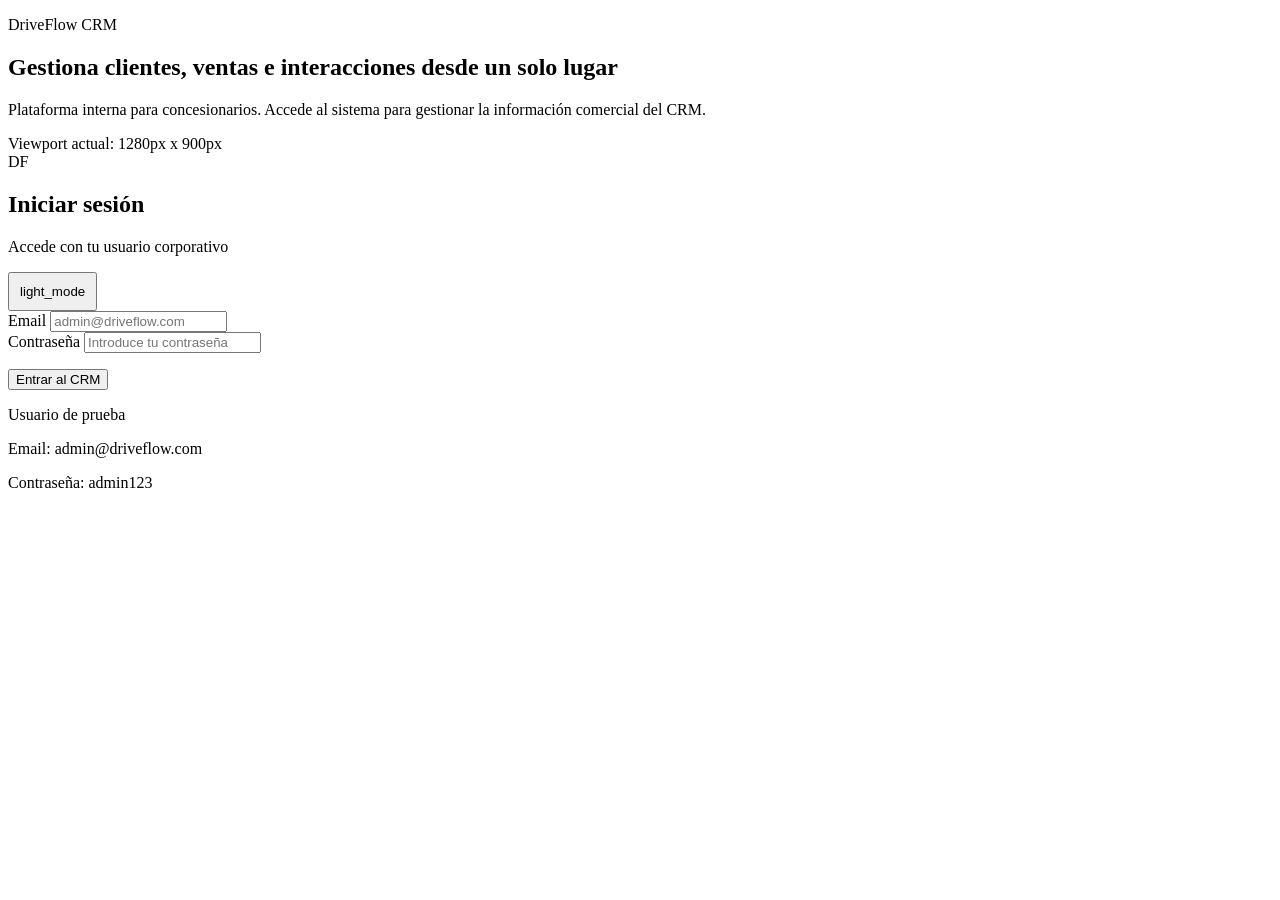
==== commit efe935ab: "Add light mode" ====
--- a/Lenguaje de Marcas/dashboard.html
+++ b/Lenguaje de Marcas/dashboard.html
@@ -10,117 +10,134 @@
 
 </head>
 
-<body>
+<body class="dashboard">
 
-    <aside class="sidebar" id="sidebar">
+    <section class="dash-section" id="">
 
-        <div class="sidebar__brand">
-            <div class="logo">DF</div>
-            <div class="sidebar__brand-text">
-                <span class="sidebar__brand-name">DriveFlow</span>
-                <span class="sidebar__brand-sub">CRM</span>
-            </div>
-        </div>
+        <aside class="sidebar" id="sidebar">
 
-        <nav class="sidebar__nav">
-
-            <span class="sidebar__label">Principal</span>
-
-            <a class="sidebar__link sidebar__link--active" href="./dashboard.html" data-tooltip="Dashboard">
-                <span class="material-symbols-rounded sidebar__icon">dashboard</span>
-                <span class="sidebar__text">Dashboard</span>
-            </a>
-
-            <div class="sidebar__divider"></div>
-            <span class="sidebar__label">Gestión</span>
-
-            <a class="sidebar__link" href="./paginas/clientes.html" data-tooltip="Clientes">
-                <span class="material-symbols-rounded sidebar__icon">groups</span>
-                <span class="sidebar__text">Clientes</span>
-                <span id="badge-clientes" class="sidebar__badge">25</span>
-            </a>
-
-            <a class="sidebar__link" href="./paginas/usuarios.html" data-tooltip="Usuarios">
-                <span class="material-symbols-rounded sidebar__icon">badge</span>
-                <span class="sidebar__text">Usuarios</span>
-                <span id="badge-usuarios" class="sidebar__badge">8</span>
-            </a>
-
-            <a class="sidebar__link" href="./paginas/coches.html" data-tooltip="Coches">
-                <span class="material-symbols-rounded sidebar__icon">directions_car</span>
-                <span class="sidebar__text">Coches</span>
-                <span id="badge-coches" class="sidebar__badge">56</span>
-            </a>
-
-            <div class="sidebar__divider"></div>
-            <span class="sidebar__label">Comercial</span>
-
-            <a class="sidebar__link" href="./paginas/ventas.html" data-tooltip="Ventas">
-                <span class="material-symbols-rounded sidebar__icon">payments</span>
-                <span class="sidebar__text">Ventas</span>
-            </a>
-
-            <a class="sidebar__link" href="./paginas/detalle-ventas.html" data-tooltip="Detalle ventas">
-                <span class="material-symbols-rounded sidebar__icon">receipt_long</span>
-                <span class="sidebar__text">Detalle ventas</span>
-            </a>
-
-            <a class="sidebar__link" href="./paginas/interacciones-cliente.html" data-tooltip="Interacciones">
-                <span class="material-symbols-rounded sidebar__icon">forum</span>
-                <span class="sidebar__text">Interacciones</span>
-            </a>
-
-        </nav>
-
-        <div class="sidebar__footer">
-            <div class="sidebar__profile">
-                <div class="sidebar__avatar">JP</div>
-                <div class="sidebar__profile-info">
-                    <div class="sidebar__profile-name">Juan Pérez</div>
-                    <div class="sidebar__profile-role">Administrador</div>
+            <div class="sidebar__brand">
+                <div class="logo">DF</div>
+                <div class="sidebar__brand-text">
+                    <span class="sidebar__brand-name">DriveFlow</span>
+                    <span class="sidebar__brand-sub">CRM</span>
                 </div>
             </div>
-        </div>
 
-    </aside>
+            <nav class="sidebar__nav">
 
-    <section class="dash-total">
+                <span class="sidebar__label">Principal</span>
 
-        <h1 class="title">Dashboard</h1>
+                <a class="sidebar__link sidebar__link--active" href="./dashboard.html" data-tooltip="Dashboard">
+                    <span class="material-symbols-rounded sidebar__icon">dashboard</span>
+                    <span class="sidebar__text">Dashboard</span>
+                </a>
 
-        <div class="dash-total__container">
+                <div class="sidebar__divider"></div>
+                <span class="sidebar__label">Gestión</span>
 
-            <aside class="dash-total__left">
+                <a class="sidebar__link" href="./paginas/clientes.html" data-tooltip="Clientes">
+                    <span class="material-symbols-rounded sidebar__icon">groups</span>
+                    <span class="sidebar__text">Clientes</span>
+                    <span id="badge-clientes" class="sidebar__badge">25</span>
+                </a>
 
-                <div class="dash-total__div">
-                    <span class="material-symbols-rounded">payments</span>
-                    <h2 class="heading"><span class="text">Total de ventas en el mes: </span> <br> <span id="total-ventas">1.000.000</span> €</h2>
+                <a class="sidebar__link" href="./paginas/usuarios.html" data-tooltip="Usuarios">
+                    <span class="material-symbols-rounded sidebar__icon">badge</span>
+                    <span class="sidebar__text">Usuarios</span>
+                    <span id="badge-usuarios" class="sidebar__badge">8</span>
+                </a>
+
+                <a class="sidebar__link" href="./paginas/coches.html" data-tooltip="Coches">
+                    <span class="material-symbols-rounded sidebar__icon">directions_car</span>
+                    <span class="sidebar__text">Coches</span>
+                    <span id="badge-coches" class="sidebar__badge">56</span>
+                </a>
+
+                <div class="sidebar__divider"></div>
+                <span class="sidebar__label">Comercial</span>
+
+                <a class="sidebar__link" href="./paginas/ventas.html" data-tooltip="Ventas">
+                    <span class="material-symbols-rounded sidebar__icon">payments</span>
+                    <span class="sidebar__text">Ventas</span>
+                </a>
+
+                <a class="sidebar__link" href="./paginas/detalle-ventas.html" data-tooltip="Detalle ventas">
+                    <span class="material-symbols-rounded sidebar__icon">receipt_long</span>
+                    <span class="sidebar__text">Detalle ventas</span>
+                </a>
+
+                <a class="sidebar__link" href="./paginas/interacciones-cliente.html" data-tooltip="Interacciones">
+                    <span class="material-symbols-rounded sidebar__icon">forum</span>
+                    <span class="sidebar__text">Interacciones</span>
+                </a>
+
+                <div class="sidebar__divider"></div>
+                <button class="sidebar__link" type="button" id="themeToggle" data-tooltip="Cambiar tema">
+                    <span class="material-symbols-rounded sidebar__icon" id="themeIcon">light_mode</span>
+                    <span id="themeText" class="sidebar__text">Modo claro</span>
+                </button>
+
+                <button class="sidebar__link" type="button" id="logoutButton" data-tooltip="Cerrar sesión">
+                    <span class="material-symbols-rounded sidebar__icon">logout</span>
+                    <span class="sidebar__text">Cerrar sesión</span>
+                </button>
+
+            </nav>
+
+            <div class="sidebar__footer">
+                <div class="sidebar__profile">
+                    <div class="sidebar__avatar">JP</div>
+                    <div class="sidebar__profile-info">
+                        <div class="sidebar__profile-name">Juan Pérez</div>
+                        <div class="sidebar__profile-role">Administrador</div>
+                    </div>
+                </div>
+            </div>
+
+        </aside>
+
+        <div class="dash-total">
+
+            <h1 class="heading">Dashboard</h1>
+
+            <div class="dash-total__container">
+
+                <div class="dash-total__top">
+
+                    <div class="dash-total__div">
+                        <span class="material-symbols-rounded">payments</span>
+                        <h2 class="heading"><span class="text">Total de ventas en el mes: </span> <br> <span
+                                id="total-ventas"></span> €</h2>
+                    </div>
+
+                    <div class="dash-total__div">
+                        <span class="material-symbols-rounded">badge</span>
+                        <h2 class="heading"><span class="text">Total de usuarios: </span> <br> <span
+                                id="total-usuarios"></span></h2>
+                    </div>
+
+                    <div class="dash-total__div">
+                        <span class="material-symbols-rounded">groups</span>
+                        <h2 class="heading"><span class="text">Total de clientes: </span> <br> <span
+                                id="total-clientes"></span></h2>
+                    </div>
+
+                    <div class="dash-total__div">
+                        <span class="material-symbols-rounded">directions_car</span>
+                        <h2 class="heading"><span class="text">Total de coches: </span> <br> <span
+                                id="total-coches"></span></h2>
+                    </div>
+
                 </div>
 
-                <div class="dash-total__div">
-                    <span class="material-symbols-rounded">badge</span>
-                    <h2 class="heading"><span class="text">Total de usuarios: </span> <br> <span id="total-usuarios">25</span></h2>
-                </div>
 
-                <div class="dash-total__div">
-                    <span class="material-symbols-rounded">groups</span>
-                    <h2 class="heading"><span class="text">Total de clientes: </span> <br> <span id="total-clientes">25</span></h2>
-                </div>
-
-                <div class="dash-total__div">
-                    <span class="material-symbols-rounded">directions_car</span>
-                    <h2 class="heading"><span class="text">Total de coches: </span> <br> <span id="total-coches">56</span></h2>
-                </div>
-
-            </aside>
-
-            <aside class="dash-total__right">
 
                 <div class="dash-total__div">
 
                     <h1 class="heading">Últimas ventas</h1>
 
-                    <div id="ultimas-ventas-container">
+                    <div id="ultimas-ventas-container" class="dash-total__LastSales">
                         <div class="dash-total__innerDiv">
                             <div class="dash-total__textContainer">
                                 <h2 class="text">2026-02-10</h2>
@@ -151,7 +168,9 @@
 
                 </div>
 
-            </aside>
+
+
+            </div>
 
         </div>
 
--- a/Lenguaje de Marcas/css/styles.css
+++ b/Lenguaje de Marcas/css/styles.css
@@ -37,6 +37,75 @@
     --sidebar-collapsed: 80px;
     --sidebar-expanded: 260px;
     --transition: 0.5s cubic-bezier(0.4, 0, 0.2, 1);
+}
+
+:root.light-mode {
+    --color-primary: #f0f2f5;
+    --color-secondary: #ffffff;
+    --color-tertiary: #e4e6eb;
+    --color-white: #1c1e21;
+    --color-text: #2d3436;
+    --color-muted: #65676b;
+    --color-card: rgba(255, 255, 255, 0.9);
+    --color-border: rgba(0, 0, 0, 0.1);
+    --shadow-card: 0 12px 30px rgba(0, 0, 0, 0.1);
+    --color-light: #03182b;
+}
+
+/* Light mode specific overrides */
+.light-mode body {
+    background: radial-gradient(circle at top left, var(--color-tertiary), transparent 32%),
+        linear-gradient(135deg, var(--color-primary), var(--color-secondary) 45%, var(--color-tertiary));
+}
+
+.light-mode .sidebar {
+    background: rgba(255, 255, 255, 0.92);
+    border-right: 1px solid rgba(0, 0, 0, 0.1);
+}
+
+.light-mode .sidebar__link--active {
+    color: #ffffff !important;
+}
+
+.light-mode .sidebar__link--active .sidebar__badge {
+    color: #ffffff;
+    background: rgba(0, 0, 0, 0.2);
+}
+
+.light-mode .sidebar__label {
+    color: rgba(0, 0, 0, 0.4);
+}
+
+.light-mode .table {
+    background-color: rgba(255, 255, 255, 0.6);
+    backdrop-filter: blur(10px);
+}
+
+.light-mode .table__dataItem {
+    background: rgba(0, 0, 0, 0.03);
+    border-color: rgba(0, 0, 0, 0.05);
+}
+
+.light-mode .table__dataItem:hover {
+    background: rgba(0, 0, 0, 0.05);
+}
+
+.light-mode .input {
+    background-color: rgba(0, 0, 0, 0.05);
+    border-color: rgba(0, 0, 0, 0.1);
+    color: var(--color-text);
+}
+
+.light-mode .sidebar__profile:hover {
+    background: rgba(0, 0, 0, 0.04);
+}
+
+.light-mode .sidebar__profile-name {
+    color: var(--color-text);
+}
+
+.light-mode .sidebar__brand-name {
+    color: var(--color-text);
 }
 
 /* #endregion */
@@ -528,6 +597,8 @@
     align-items: center;
     padding: 30px 30px 0 30px;
     margin-bottom: 35px;
+    border-bottom: 1px solid var(--color-border);
+    padding-bottom: 35px;
 }
 
 .table__interaction {
@@ -867,15 +938,23 @@
 
 /* #region  DASHBOARD */
 
+.dash-section {
+    display: flex;
+    flex: 1;
+    min-width: 0;
+}
+
 .dash-total {
+    background-color: color-mix(var(--color-primary), transparent 50%);
+    border-radius: var(--radius-lg);
+    box-shadow: var(--shadow-card);
+    border: 1px solid var(--color-border);
     display: flex;
     flex-direction: column;
-    align-items: start;
-    justify-content: center;
-    width: 100%;
-    margin-top: 15px;
-    gap: 50px;
-    padding: 50px;
+    width: 95%;
+    height: fit-content;
+    margin: 50px;
+    padding: 35px;
 }
 
 .dash-total__div {
@@ -883,7 +962,7 @@
     padding: 30px;
     border: 1px solid var(--color-border);
     border-radius: var(--radius-lg);
-    background-color: color-mix(var(--color-primary), transparent 50%);
+    background-color: color-mix(var(--color-light), transparent 90%);
     box-shadow: var(--shadow-card);
     backdrop-filter: blur(18px);
     text-align: center;
@@ -898,7 +977,6 @@
 .dash-total__innerDiv {
     display: flex;
     align-items: center;
-    gap: 12px;
     flex-direction: row;
     border: 1px solid var(--color-border);
     background-color: color-mix(rgba(0, 0, 0, 0.295), transparent 30%);
@@ -912,27 +990,28 @@
     font-size: 3rem;
 }
 
-.dash-total__left {
-    display: flex;
-    flex-direction: column;
+.dash-total__top {
+    display: flex;
+    flex-direction: row;
     gap: 15px;
     margin-right: 15px;
     height: 100%;
 }
 
-.dash-total__right {
-    display: flex;
-    width: 80%;
-    height: 100%;
-}
-
 .dash-total__container {
     display: flex;
-    align-items: center;
-    justify-content: center;
-    flex-direction: row;
-    width: 100%;
-    margin-left: -25px;
+    flex-direction: column;
+    width: 100%;
+    margin: 0;
+    margin-top: 25px;
+    gap: 25px;
+}
+
+.dash-total__LastSales {
+    display: grid;
+    grid-template-columns: repeat(3, minmax(280px, 1fr));
+    gap: 24px;
+    width: 100%;
 }
 
 
@@ -982,7 +1061,7 @@
 .cli-clientes__list-section {
     border: 1px solid var(--color-border);
     border-radius: var(--radius-lg);
-    background-color: rgba(3, 24, 43, 0.76);
+    background-color: color-mix(var(--color-primary), transparent 50%);
     box-shadow: var(--shadow-card);
     backdrop-filter: blur(16px);
 }
@@ -1256,7 +1335,7 @@
 .usu-usuarios__list-section {
     border: 1px solid var(--color-border);
     border-radius: var(--radius-lg);
-    background-color: rgba(3, 24, 43, 0.76);
+    background-color: color-mix(var(--color-primary, transparent 50%));
     box-shadow: var(--shadow-card);
     backdrop-filter: blur(16px);
 }
@@ -1540,7 +1619,7 @@
 .int-interacciones__panel {
     border: 1px solid var(--color-border);
     border-radius: var(--radius-lg);
-    background-color: rgba(3, 24, 43, 0.76);
+    background-color: color-mix(var(--color-primary), transparent 50%);
     box-shadow: var(--shadow-card);
     backdrop-filter: blur(16px);
 }
@@ -1654,9 +1733,9 @@
 .int-interacciones__calendar-day {
     min-height: 110px;
     padding: 10px;
-    border: 1px solid rgba(244, 215, 220, 0.12);
+    border: 1px solid var(--color-border);
     border-radius: var(--radius-md);
-    background-color: rgba(255, 255, 255, 0.05);
+    background-color: color-mix(var(--color-primary), transparent 50%);
 }
 
 .int-interacciones__calendar-day--empty {
--- a/Lenguaje de Marcas/css/medias.css
+++ b/Lenguaje de Marcas/css/medias.css
@@ -772,6 +772,10 @@
         align-items: center;
     }
 
+    .dash-section {
+        flex-direction: column;
+    }
+
     .sidebar__nav{
         flex-direction: row;
         flex-wrap: wrap;
@@ -780,4 +784,73 @@
         align-items: center;
         justify-content: center;
     }
-}+}
+
+@media (max-width: 1250px){
+    .dash-total__LastSales{
+        display: grid;
+        grid-template-columns: repeat(1, minmax(280px, 1fr));  
+        gap: 24px;  
+        width: 100%;    
+    }
+
+    .dash-total {
+        width: 90%;
+        margin: 30px auto;
+    }
+}
+
+@media (max-width: 1050px) {
+    .dash-total__top {
+        display: grid;
+        grid-template-columns: repeat(2, 1fr);
+        gap: 20px;
+    }
+}
+
+@media (max-width: 650px){
+    .button{
+        font-size: 0.875rem;
+        display: flex;
+        align-items: center;
+        justify-content: center;
+    }
+
+    .dash-total {
+        width: 100%;
+        margin: 0;
+        border-radius: 0;
+        border-left: none;
+        border-right: none;
+        padding: 24px 16px;
+    }
+
+    .dash-total__top {
+        grid-template-columns: 1fr;
+    }
+
+    .dash-total__innerDiv {
+        flex-direction: column;
+        align-items: flex-start;
+        gap: 16px;
+    }
+
+    .dash-total__innerDiv .heading {
+        font-size: 1.5rem;
+    }
+}
+
+@media (max-width: 480px) {
+    .dash-total__div {
+        padding: 20px;
+    }
+
+    .dash-total__div .heading {
+        font-size: 1.4rem;
+    }
+
+    .dash-total__innerDiv {
+        padding: 20px;
+        width: 100%;
+    }
+}
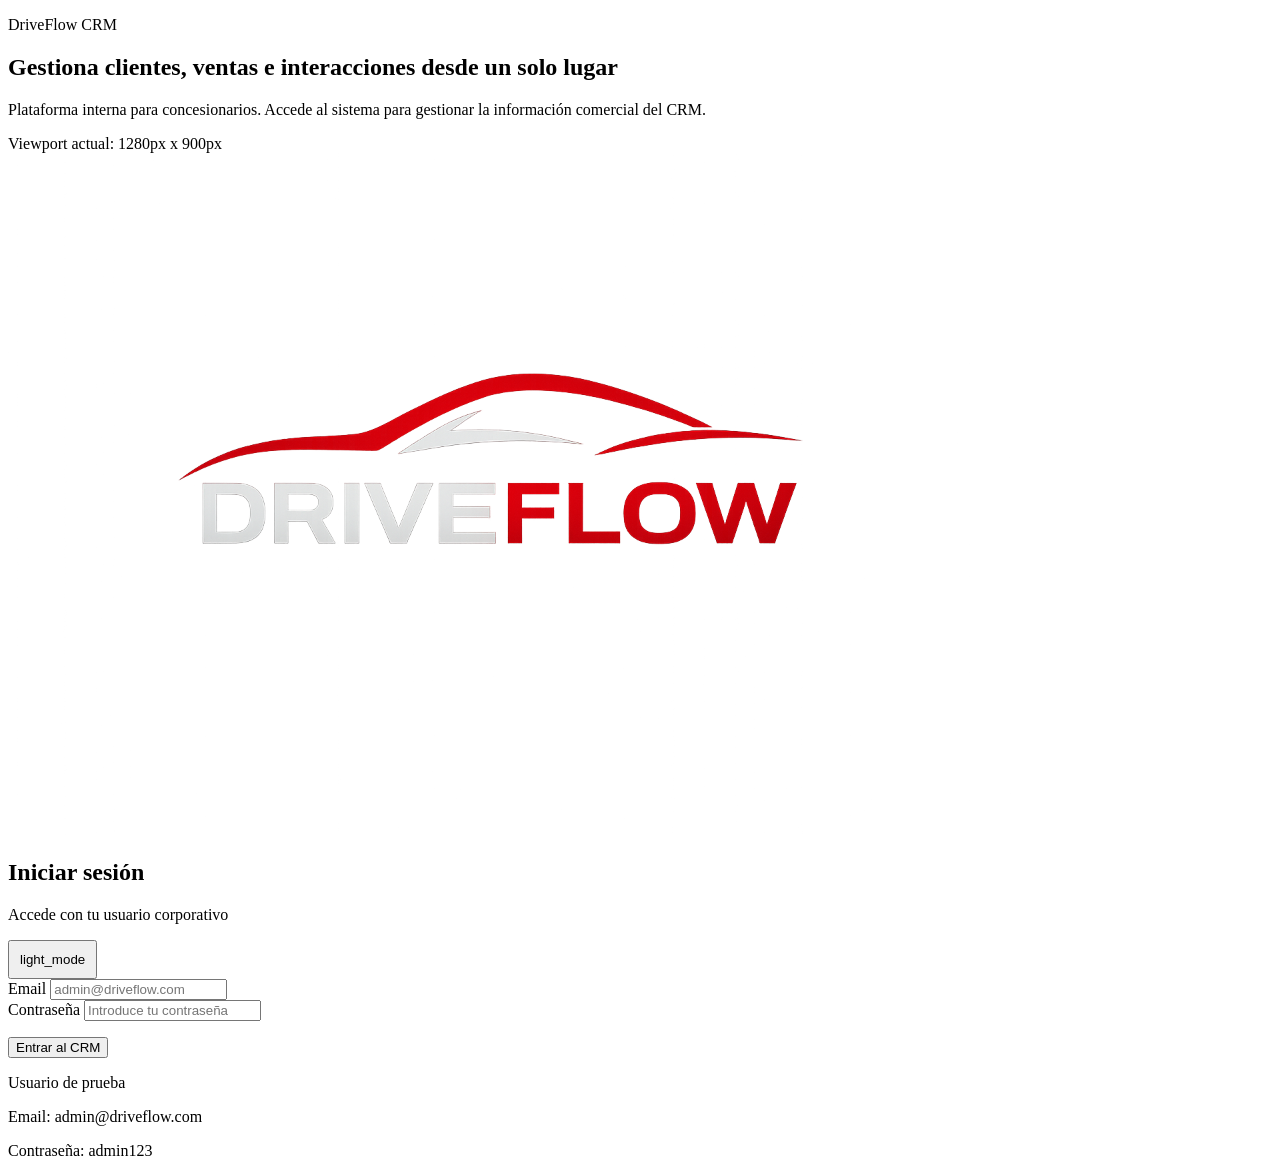
==== commit 036b2312: "Update logo" ====
--- a/Lenguaje de Marcas/dashboard.html
+++ b/Lenguaje de Marcas/dashboard.html
@@ -17,7 +17,7 @@
         <aside class="sidebar" id="sidebar">
 
             <div class="sidebar__brand">
-                <div class="logo">DF</div>
+                <div class="logo"><img src="img/logo.png" alt="DriveFlow Logo"></div>
                 <div class="sidebar__brand-text">
                     <span class="sidebar__brand-name">DriveFlow</span>
                     <span class="sidebar__brand-sub">CRM</span>
--- a/Lenguaje de Marcas/css/styles.css
+++ b/Lenguaje de Marcas/css/styles.css
@@ -76,36 +76,108 @@
     color: rgba(0, 0, 0, 0.4);
 }
 
-.light-mode .table {
+.light-mode .table,
+.light-mode .dash-total,
+.light-mode .dash-total__div,
+.light-mode .cli-clientes__panel,
+.light-mode .cli-clientes__list-section,
+.light-mode .usu-usuarios__panel,
+.light-mode .usu-usuarios__list-section,
+.light-mode .int-interacciones__calendar-section,
+.light-mode .int-interacciones__list-section,
+.light-mode .int-interacciones__panel,
+.light-mode .log-login__form {
     background-color: rgba(255, 255, 255, 0.6);
     backdrop-filter: blur(10px);
 }
 
-.light-mode .table__dataItem {
+.light-mode .table__dataItem,
+.light-mode .cli-clientes__row,
+.light-mode .usu-usuarios__row,
+.light-mode .int-interacciones__row,
+.light-mode .int-interacciones__calendar-day {
     background: rgba(0, 0, 0, 0.03);
     border-color: rgba(0, 0, 0, 0.05);
 }
 
-.light-mode .table__dataItem:hover {
-    background: rgba(0, 0, 0, 0.05);
-}
-
-.light-mode .input {
+.light-mode .table__dataItem:hover,
+.light-mode .cli-clientes__row:hover,
+.light-mode .usu-usuarios__row:hover,
+.light-mode .int-interacciones__row:hover {
+    background: rgba(0, 0, 0, 0.06);
+}
+
+.light-mode .input,
+.light-mode .cli-clientes__input,
+.light-mode .cli-clientes__search,
+.light-mode .usu-usuarios__input,
+.light-mode .usu-usuarios__search,
+.light-mode .int-interacciones__input,
+.light-mode .int-interacciones__search {
     background-color: rgba(0, 0, 0, 0.05);
     border-color: rgba(0, 0, 0, 0.1);
     color: var(--color-text);
+    color-scheme: light;
+}
+
+.light-mode .input::placeholder,
+.light-mode .cli-clientes__input::placeholder,
+.light-mode .cli-clientes__search::placeholder,
+.light-mode .usu-usuarios__input::placeholder,
+.light-mode .usu-usuarios__search::placeholder,
+.light-mode .int-interacciones__input::placeholder,
+.light-mode .int-interacciones__search::placeholder {
+    color: rgba(0, 0, 0, 0.4);
+}
+
+.light-mode .cli-clientes__thead,
+.light-mode .usu-usuarios__thead,
+.light-mode .int-interacciones__thead,
+.light-mode .int-interacciones__calendar-weekdays {
+    background-color: rgba(0, 0, 0, 0.05);
+}
+
+.light-mode .cli-clientes__table th,
+.light-mode .cli-clientes__table td,
+.light-mode .usu-usuarios__table th,
+.light-mode .usu-usuarios__table td,
+.light-mode .int-interacciones__table th,
+.light-mode .int-interacciones__table td {
+    border-bottom-color: rgba(0, 0, 0, 0.1);
 }
 
 .light-mode .sidebar__profile:hover {
     background: rgba(0, 0, 0, 0.04);
 }
 
-.light-mode .sidebar__profile-name {
-    color: var(--color-text);
-}
-
+.light-mode .sidebar__profile-name,
 .light-mode .sidebar__brand-name {
     color: var(--color-text);
+}
+
+.light-mode .cli-clientes__icon-button,
+.light-mode .usu-usuarios__icon-button,
+.light-mode .int-interacciones__icon-button {
+    border-color: rgba(0, 0, 0, 0.1);
+}
+
+.light-mode .cli-clientes__icon-button--delete,
+.light-mode .usu-usuarios__icon-button--delete,
+.light-mode .int-interacciones__icon-button--delete {
+    color: var(--color-danger);
+}
+
+.light-mode .cli-clientes__message--error,
+.light-mode .usu-usuarios__message--error,
+.light-mode .int-interacciones__message--error,
+.light-mode .log-login__error {
+    color: var(--color-danger);
+}
+
+.light-mode .cli-clientes__message--success,
+.light-mode .usu-usuarios__message--success,
+.light-mode .int-interacciones__message--success {
+    color: #1e7e34;
 }
 
 /* #endregion */
@@ -138,13 +210,21 @@
     height: 44px;
     min-width: 44px;
     border-radius: 14px;
-    background: var(--gradient-primary);
+    background: var(--color-white);
     display: grid;
     place-items: center;
     font-weight: 900;
     font-size: 1rem;
     color: var(--color-primary);
     letter-spacing: -0.04em;
+    overflow: hidden;
+}
+
+.logo img {
+    width: 100%;
+    height: 100%;
+    object-fit: contain;
+    padding: 2px;
 }
 
 .title {
@@ -716,7 +796,7 @@
     position: absolute;
     inset: 0;
     background:
-        linear-gradient(90deg, rgba(3, 24, 43, 0.9), rgba(13, 49, 84, 0.5)),
+        linear-gradient(90deg, color-mix(var(--color-primary), transparent 50%), color-mix(var(--color-secondary), transparent 50%)),
         url("https://images.unsplash.com/photo-1500530855697-b586d89ba3ee?auto=format&fit=crop&w=1400&q=80");
     background-size: cover;
     background-position: center;
@@ -780,7 +860,7 @@
     padding: 12px 16px;
     border: 1px solid var(--color-border);
     border-radius: var(--radius-md);
-    background-color: rgba(3, 24, 43, 0.42);
+    background-color: color-mix(var(--color-light), transparent 90%);
     backdrop-filter: blur(12px);
 }
 
@@ -825,10 +905,18 @@
     display: grid;
     place-items: center;
     border-radius: 18px;
-    background: var(--gradient-primary);
+    background: var(--color-white);
     color: var(--color-white);
     font-weight: 800;
     font-size: 1.1rem;
+    overflow: hidden;
+}
+
+.log-login__logo img {
+    width: 100%;
+    height: 100%;
+    object-fit: contain;
+    padding: 3px;
 }
 
 .log-login__form-title {
@@ -855,29 +943,6 @@
     color: var(--color-light);
     font-size: 0.92rem;
     font-weight: 650;
-}
-
-.log-login__input {
-    width: 100%;
-    padding: 14px 16px;
-    border: 1px solid rgba(244, 215, 220, 0.28);
-    border-radius: var(--radius-md);
-    background-color: rgba(255, 255, 255, 0.08);
-    color: var(--color-white);
-    font-family: var(--font-main);
-    font-size: 1rem;
-    outline: none;
-    transition: border-color var(--transition-base), background-color var(--transition-base), transform var(--transition-base);
-}
-
-.log-login__input::placeholder {
-    color: rgba(244, 215, 220, 0.45);
-}
-
-.log-login__input:focus {
-    border-color: var(--color-accent);
-    background-color: rgba(255, 255, 255, 0.12);
-    transform: translateY(-1px);
 }
 
 .log-login__error {
@@ -917,8 +982,8 @@
     margin-top: 22px;
     padding: 14px 16px;
     border-radius: var(--radius-md);
-    background-color: rgba(244, 215, 220, 0.08);
-    border: 1px solid rgba(244, 215, 220, 0.18);
+    background-color: color-mix(var(--color-light), transparent 90%);
+    border: 1px solid var(--color-border);
 }
 
 .log-login__demo-title {
@@ -2012,4 +2077,20 @@
     min-width: 0;
 }
 
+/* #endregion */
+
+/* #region ANIMACIONES */
+
+.fade-in-section {
+    opacity: 0;
+    transform: translateY(20px);
+    transition: opacity 0.8s ease-out, transform 0.8s ease-out;
+    will-change: opacity, visibility;
+}
+
+.fade-in-section.is-visible {
+    opacity: 1;
+    transform: none;
+}
+
 /* #endregion */
--- a/Lenguaje de Marcas/css/medias.css
+++ b/Lenguaje de Marcas/css/medias.css
@@ -756,18 +756,18 @@
 
 /* #endregion */
 
-@media (max-width: 900px){
-    .c-section{
+@media (max-width: 900px) {
+    .c-section {
         flex-direction: column;
         align-items: center;
     }
 
-    .s-section{
+    .s-section {
         flex-direction: column;
         align-items: center;
     }
 
-    .sd-section{
+    .sd-section {
         flex-direction: column;
         align-items: center;
     }
@@ -776,7 +776,7 @@
         flex-direction: column;
     }
 
-    .sidebar__nav{
+    .sidebar__nav {
         flex-direction: row;
         flex-wrap: wrap;
         gap: 8px;
@@ -786,17 +786,25 @@
     }
 }
 
-@media (max-width: 1250px){
-    .dash-total__LastSales{
+@media (max-width: 1250px) {
+    .dash-total__LastSales {
         display: grid;
-        grid-template-columns: repeat(1, minmax(280px, 1fr));  
-        gap: 24px;  
-        width: 100%;    
+        grid-template-columns: repeat(1, minmax(280px, 1fr));
+        gap: 24px;
+        width: 100%;
     }
 
     .dash-total {
         width: 90%;
         margin: 30px auto;
+    }
+
+    .dash-total__LastSales {
+        grid-template-columns: repeat(2, 1fr);
+    }
+
+    .log-login {
+        grid-template-columns: 1fr 1fr;
     }
 }
 
@@ -808,8 +816,8 @@
     }
 }
 
-@media (max-width: 650px){
-    .button{
+@media (max-width: 650px) {
+    .button {
         font-size: 0.875rem;
         display: flex;
         align-items: center;
@@ -854,3 +862,159 @@
         width: 100%;
     }
 }
+
+@media (max-width: 768px) {
+
+    body,
+    .cli-body,
+    .usu-body,
+    .int-body,
+    .log-body {
+        flex-direction: column;
+    }
+
+    .sidebar {
+        width: 100% !important;
+        height: auto !important;
+        min-height: 65px;
+        flex-direction: row;
+        padding: 8px 10px;
+        position: fixed;
+        bottom: auto;
+        top: 0;
+        z-index: 1000;
+        border-right: none;
+        border-top: 1px solid var(--color-border);
+        justify-content: space-around;
+        align-items: center;
+        background: rgba(3, 24, 43, 0.98);
+    }
+
+    .sidebar:hover,
+    .sidebar.expanded {
+        width: 100% !important;
+    }
+
+    .sidebar__brand,
+    .sidebar__footer,
+    .sidebar__label,
+    .sidebar__divider,
+    .sidebar__text {
+        display: none !important;
+    }
+
+    .sidebar__nav {
+        flex-direction: row;
+        justify-content: space-around;
+        width: 100%;
+        gap: 5px;
+    }
+
+    .sidebar__link {
+        padding: 10px;
+        justify-content: center;
+        flex: 1;
+    }
+
+    .sidebar__icon {
+        font-size: 1.5rem;
+    }
+
+    .sidebar__badge {
+        position: absolute;
+        top: 5px;
+        right: 50%;
+        transform: translateX(15px);
+    }
+
+    .s-section,
+    .c-section,
+    .sd-section,
+    .dash-section,
+    .cli-layout,
+    .usu-layout,
+    .int-layout {
+        padding-bottom: 85px !important;
+        width: 100%;
+    }
+
+    .table,
+    .dash-total {
+        margin: 15px auto;
+        width: calc(100% - 30px);
+        padding: 15px;
+    }
+
+    .table__top {
+        flex-direction: column;
+        align-items: flex-start;
+        padding: 15px 0;
+        gap: 15px;
+    }
+
+    .table__interaction {
+        flex-direction: column;
+        width: 100%;
+        height: auto;
+    }
+
+    .table__dataBox {
+        grid-template-columns: 1fr;
+        padding: 15px 0;
+    }
+
+    /* Dashboard */
+    .dash-total__top {
+        flex-direction: column;
+    }
+
+    .dash-total__innerDiv {
+        flex-direction: column;
+        align-items: flex-start;
+        gap: 15px;
+    }
+
+    .dash-total__LastSales {
+        grid-template-columns: 1fr;
+    }
+
+    .cli-clientes,
+    .usu-usuarios,
+    .int-interacciones {
+        padding: 15px;
+    }
+
+    .cli-clientes__toolbar,
+    .usu-usuarios__toolbar,
+    .int-interacciones__toolbar {
+        flex-direction: column;
+        align-items: flex-start;
+    }
+
+    .cli-clientes__search-box,
+    .usu-usuarios__search-box {
+        width: 100%;
+    }
+
+    .log-login {
+        grid-template-columns: 1fr;
+    }
+
+    .log-login__hero {
+        display: none;
+    }
+
+    .title {
+        font-size: 3rem;
+    }
+
+    .subtitle,
+    .subtitle--dash {
+        font-size: 1.8rem;
+    }
+
+    .creation {
+        width: 90%;
+        padding: 20px;
+    }
+}
